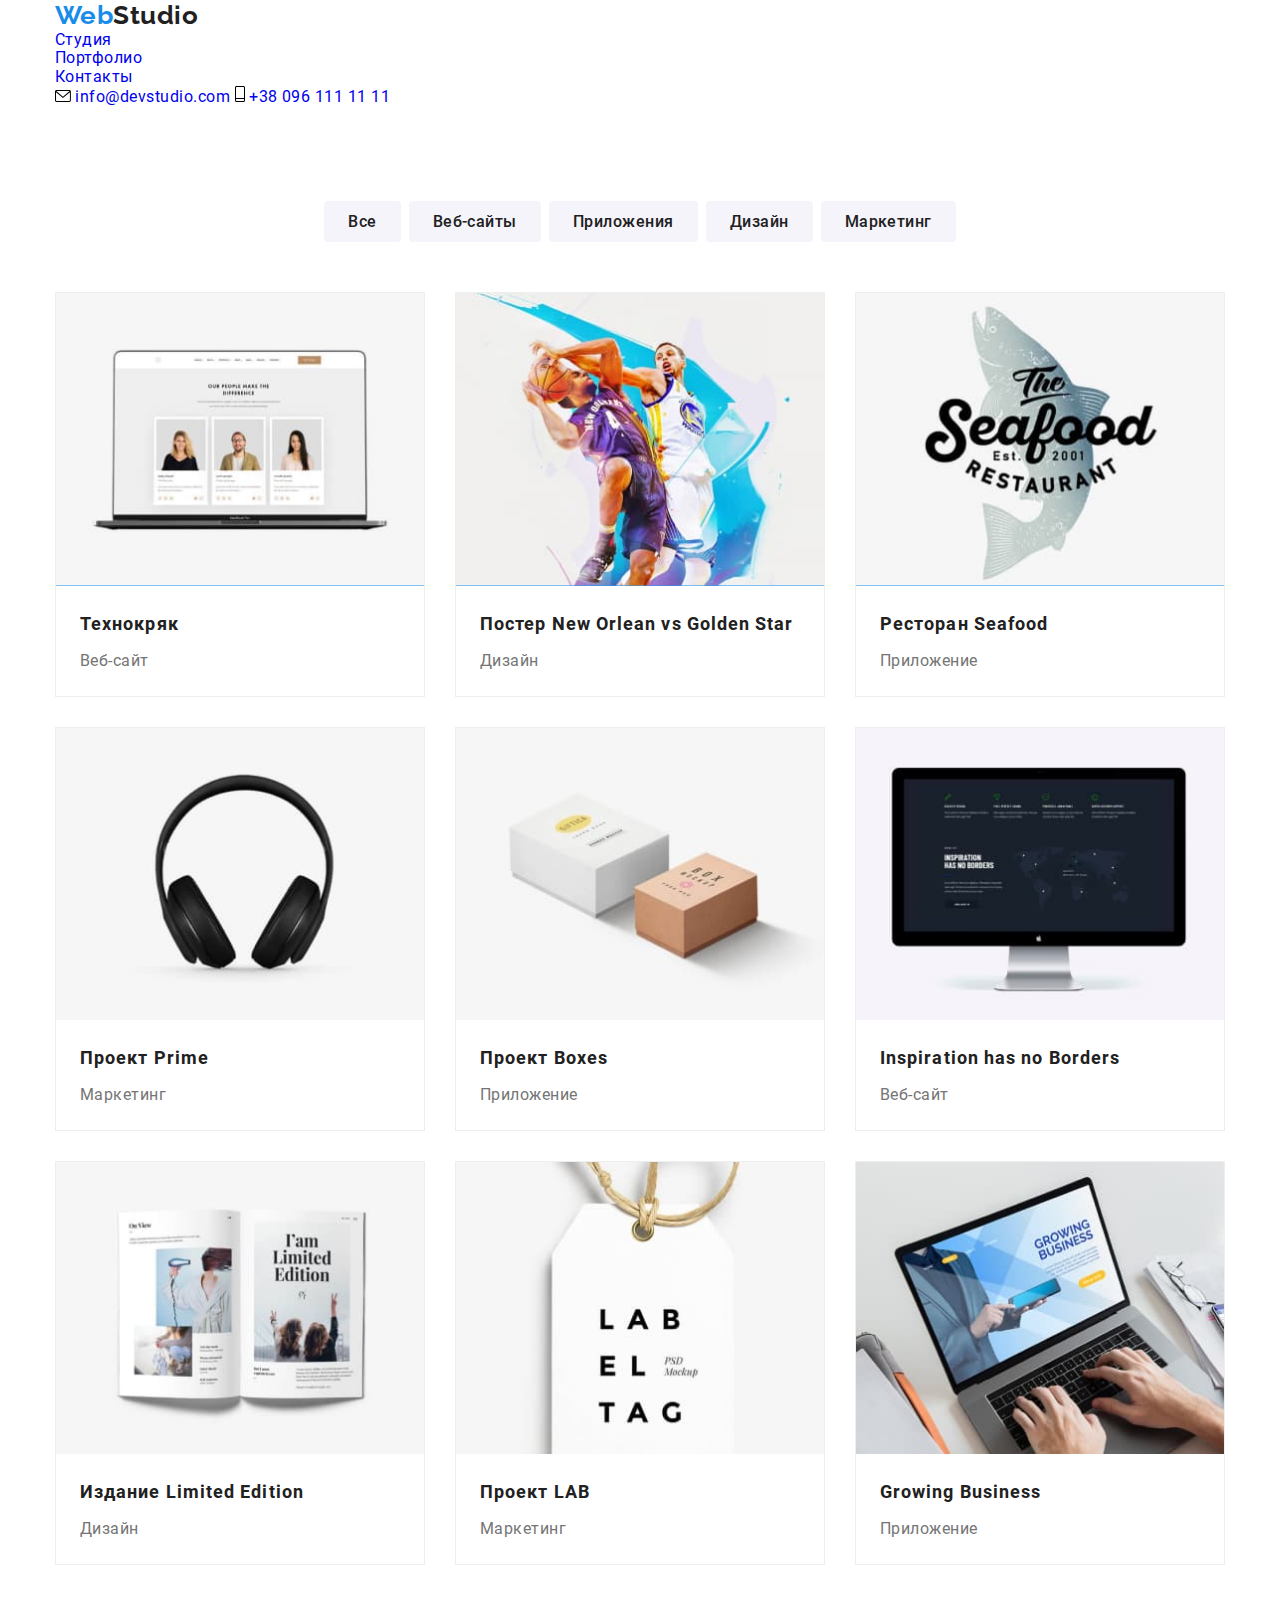
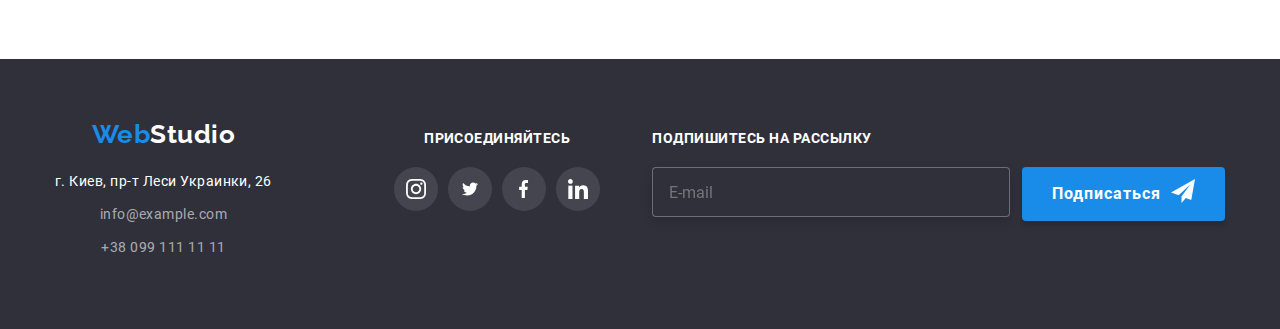
==== portfolio.html @ 05b466fe "Сдалан секции Студии" ====
<!DOCTYPE html>
<html lang="ru">
<head>
    <meta charset="UTF-8">
    <meta name="viewport" content="width=device-width, initial-scale=1.0">
    <title>Portfolio</title>
    <link rel="stylesheet" href="./css/main.min.css">
</head>
<body>
  <header class="page-header">
    <div class="container">
      <div class="page-header__flex">
        <a class="logo link" href="#">
          <span class="logo__web">Web</span>
          <span class="logo__studio">Studio</span>
        </a>
        <nav>
          <ul class="page-header__nav-list list">
            <li class="page-header__nav-item">
              <a class="page-header__nav-link link" href="/index.html">Студия</a>
            </li>
            <li class="page-header__nav-item">
              <a class="page-header__nav-link page-header__nav-link--current link" href="#">Портфолио</a>
            </li>
            <li class="page-header__nav-item">
              <a class="page-header__nav-link link" href="#">Контакты</a>
            </li>
          </ul>
        </nav>
        <div class="page-header__contact">
          <a class="page-header__link link" href="meilto:info@devstudio.com">
            <svg class="page-header__logo" width="16" height="12">
              <use href="./img/sprite.svg#meil"></use>
            </svg>
            info@devstudio.com
          </a>
          <a class="page-header__link link" href="tel:+380961111111">
            <svg class="page-header__logo" width="10" height="16">
              <use href="./img/sprite.svg#phone"></use>
            </svg>
            +38 096 111 11 11
          </a>
        </div>
      </div>
    </div>
      </header>
    <main>
        <section class="section">
            <div class="container">
                <!-- кнопки -->
                <ul class="portfolio-buttons list">
                    <li class="portfolio-buttons__item"><button type="button" class="portfolio-buttons__button">Все</button></li>
                    <li class="portfolio-buttons__item"><button type="button" class="portfolio-buttons__button">Веб-сайты</button></li>
                    <li class="portfolio-buttons__item"><button type="button" class="portfolio-buttons__button">Приложения</button></li>
                    <li class="portfolio-buttons__item"><button type="button" class="portfolio-buttons__button">Дизайн</button></li>
                    <li class="portfolio-buttons__item"><button type="button" class="portfolio-buttons__button">Маркетинг</button></li>
                </ul>

                <!-- перечень работ  -->
                <ul class="project list">
                    <li class="project__list">
                        <a class="project-card link" href="#">
                            <div class="project-card__top">
                                <img class="project-card__img" src="./img/prj1.jpg" alt="пример веб-сайта"/>
                                <div class="project-card__action">
                                    <p class="project-card__info">Технокряк это современная площадка распространения коронавируса. Компании используют эту платформу для цифрового шпионажа и атак на защищённые сервера конкурентов.</p>
                                </div>
                            </div>
                           <div class="project-card__list">
                                <h3 class="project-card__title">Технокряк</h3>
                                <p class="project-card__text">Веб-сайт</p>
                           </div>
                        </a>
                    </li>
                    <li class="project__list">
                        <a class="project-card link" href="#">
                            <div class="project-card__top">
                                <img class="project-card__img" src="./img/prj2.jpg" alt="дизайн постера"/>
                                <div class="project-card__action">
                                    <p class="project-card__info">Технокряк это современная площадка распространения коронавируса. Компании используют эту платформу для цифрового шпионажа и атак на защищённые сервера конкурентов.</p>
                                </div>
                            </div>
                            <div class="project-card__list">
                                 <h3 class="project-card__title">Постер New Orlean vs Golden Star</h3>
                                 <p class="project-card__text">Дизайн</p>
                            </div>
                         </a>
                    </li>
                    <li class="project__list">
                        <a class="project-card link" href="#">
                            <div class="project-card__top">
                                <img class="project-card__img" src="./img/prj3.jpg" alt="приложение ресторана"/>
                                <div class="project-card__action">
                                    <p class="project-card__info">Технокряк это современная площадка распространения коронавируса. Компании используют эту платформу для цифрового шпионажа и атак на защищённые сервера конкурентов.</p>
                                </div>
                            </div>                       
                            <div class="project-card__list">
                                 <h3 class="project-card__title">Ресторан Seafood</h3>
                                 <p class="project-card__text">Приложение</p>
                            </div>
                         </a>
                    </li>
                    <li class="project__list">
                        <a class="project-card link" href="#">
                            <div class="project-card__top">
                                <img class="project-card__img" src="./img/prj4.jpg" alt="прект маректинг"/>
                                <div class="project-card__action">
                                    <p class="project-card__info">Технокряк это современная площадка распространения коронавируса. Компании используют эту платформу для цифрового шпионажа и атак на защищённые сервера конкурентов.</p>
                                </div>
                            </div>
                            <div class="project-card__list">
                                 <h3 class="project-card__title">Проект Prime</h3>
                                 <p class="project-card__text">Маркетинг</p>
                            </div>
                         </a>
                    </li>
                    <li class="project__list">
                        <a class="project-card link" href="#">
                            <div class="project-card__top">
                                <img class="project-card__img" src="./img/prj5.jpg" alt="приложение коробки"/>
                                <div class="project-card__action">
                                    <p class="project-card__info">Технокряк это современная площадка распространения коронавируса. Компании используют эту платформу для цифрового шпионажа и атак на защищённые сервера конкурентов.</p>
                                </div>
                            </div>           
                            <div class="project-card__list">
                                 <h3 class="project-card__title">Проект Boxes</h3>
                                 <p class="project-card__text">Приложение</p>
                            </div>
                         </a>
                    </li>
                    <li class="project__list">
                        <a class="project-card link" href="#">
                            <div class="project-card__top">
                                <img class="project-card__img" src="./img/prj6.jpg" alt="пример веб-сайта на мониторе"/>
                                <div class="project-card__action">
                                    <p class="project-card__info">Технокряк это современная площадка распространения коронавируса. Компании используют эту платформу для цифрового шпионажа и атак на защищённые сервера конкурентов.</p>
                                </div>
                            </div>   
                            <div class="project-card__list">
                                 <h3 class="project-card__title">Inspiration has no Borders</h3>
                                 <p class="project-card__text">Веб-сайт</p>
                            </div>
                         </a> 
                    </li>
                    <li class="project__list">
                        <a class="project-card link" href="#">
                            <div class="project-card__top">
                                <img class="project-card__img" src="./img/prj7.jpg" alt="дизайн журнала"/>
                                <div class="project-card__action">
                                    <p class="project-card__info">Технокряк это современная площадка распространения коронавируса. Компании используют эту платформу для цифрового шпионажа и атак на защищённые сервера конкурентов.</p>
                                </div>
                            </div>  
                            <div class="project-card__list">
                                 <h3 class="project-card__title">Издание Limited Edition</h3>
                                 <p class="project-card__text">Дизайн</p>
                            </div>
                         </a>
                    </li>
                    <li class="project__list">
                        <a class="project-card link" href="#">
                            <div class="project-card__top">
                                <img class="project-card__img" src="./img/prj8.jpg" alt="маркетинговый проект"/>
                                <div class="project-card__action">
                                    <p class="project-card__info">Технокряк это современная площадка распространения коронавируса. Компании используют эту платформу для цифрового шпионажа и атак на защищённые сервера конкурентов.</p>
                                </div>
                            </div>  
                            <div class="project-card__list">
                                 <h3 class="project-card__title">Проект LAB</h3>
                                 <p class="project-card__text">Маркетинг</p>
                            </div>
                         </a> 
                    </li>
                    <li class="project__list">
                        <a class="project-card link" href="#">
                            <div class="project-card__top">
                                <img class="project-card__img" src="./img/prj9.jpg" alt="пример приложения"/>
                                <div class="project-card__action">
                                    <p class="project-card__info">Технокряк это современная площадка распространения коронавируса. Компании используют эту платформу для цифрового шпионажа и атак на защищённые сервера конкурентов.</p>
                                </div>
                            </div> 
                            <div class="project-card__list">
                                 <h3 class="project-card__title">Growing Business</h3>
                                 <p class="project-card__text">Приложение</p>
                            </div>
                         </a>
                    </li>
                </ul>
            </div>
        </section>
    </main>
    <footer>
        <div class="container footer">
            <div class="footer__info">
              <a class="logo footer__info-logo link" href="#">
                <span class="logo__web">Web</span>
                <span class="logo__studio logo__studio--invers">Studio</span>
              </a>
              <address  class="footer__contact">
                <span class="footer__adress">г. Киев, пр-т Леси Украинки, 26</span
                ><br />
                <a class="footer__link link" href="mailto:info@example.com"
                  >info@example.com</a
                ><br />
                <a class="footer__link link" href="tel:+380991111111"
                  >+38 099 111 11 11</a
                >
              </address>
            </div>
    
            <!-- добавление соц-сетей -->
            <div class="footer__social">
              <p class="footer__text">присоединяйтесь</p>
              <ul class="social-icon list">
                <li class="social-icon__item">
                  <a class="social-icon__link footer__social--iconcolor footer__social--iconbackcolor" href="#">
                    <svg width="20" height="20">
                      <use href="./img/sprite.svg#instagram"></use>
                    </svg>
                  </a>
                </li>
                <li class="social-icon__item">
                  <a class="social-icon__link footer__social--iconcolor footer__social--iconbackcolor" href="#">
                    <svg width="20" height="16">
                      <use href="./img/sprite.svg#twitter"></use>
                    </svg>
                  </a>
                </li>
                <li class="social-icon__item">
                  <a class="social-icon__link footer__social--iconcolor footer__social--iconbackcolor" href="#">
                    <svg width="10" height="20">
                      <use href="./img/sprite.svg#facebook"></use>
                    </svg>
                  </a>
                </li>
                <li class="social-icon__item">
                  <a class="social-icon__link footer__social--iconcolor footer__social--iconbackcolor" href="#">
                    <svg width="20" height="20">
                      <use href="./img/sprite.svg#linkedin"></use>
                    </svg>
                  </a>
                </li>
              </ul>
            </div>
            <!-- добавление формы -->
            <div class="footer__form">
              <p class="footer__text">Подпишитесь на рассылку</p>
              <form class="footer__form-area">
                <input
                  class="footer__mail-input"
                  type="email"
                  name="E-mail"
                  placeholder="E-mail"
                />
                <button class="footer__button" type="submit">
                  <p class="footer__button-text">Подписаться</p>
                  <svg width="24" height="24">
                    <use href="./img/sprite.svg#icon-plain-1"></use>
                  </svg>
                </button>
              </form>
            </div>
          </div>
    </footer>
</body>
</html>
---- css/main.min.css ----
/*! normalize.css v8.0.1 | MIT License | github.com/necolas/normalize.css */html{line-height:1.15;-webkit-text-size-adjust:100%}body{margin:0}main{display:block}h1{font-size:2em;margin:0.67em 0}hr{-webkit-box-sizing:content-box;box-sizing:content-box;height:0;overflow:visible}pre{font-family:monospace, monospace;font-size:1em}a{background-color:transparent}abbr[title]{border-bottom:none;text-decoration:underline;-webkit-text-decoration:underline dotted;text-decoration:underline dotted}b,strong{font-weight:bolder}code,kbd,samp{font-family:monospace, monospace;font-size:1em}small{font-size:80%}sub,sup{font-size:75%;line-height:0;position:relative;vertical-align:baseline}sub{bottom:-0.25em}sup{top:-0.5em}img{border-style:none}button,input,optgroup,select,textarea{font-family:inherit;font-size:100%;line-height:1.15;margin:0}button,input{overflow:visible}button,select{text-transform:none}button,[type="button"],[type="reset"],[type="submit"]{-webkit-appearance:button}button::-moz-focus-inner,[type="button"]::-moz-focus-inner,[type="reset"]::-moz-focus-inner,[type="submit"]::-moz-focus-inner{border-style:none;padding:0}button:-moz-focusring,[type="button"]:-moz-focusring,[type="reset"]:-moz-focusring,[type="submit"]:-moz-focusring{outline:1px dotted ButtonText}fieldset{padding:0.35em 0.75em 0.625em}legend{-webkit-box-sizing:border-box;box-sizing:border-box;color:inherit;display:table;max-width:100%;padding:0;white-space:normal}progress{vertical-align:baseline}textarea{overflow:auto}[type="checkbox"],[type="radio"]{-webkit-box-sizing:border-box;box-sizing:border-box;padding:0}[type="number"]::-webkit-inner-spin-button,[type="number"]::-webkit-outer-spin-button{height:auto}[type="search"]{-webkit-appearance:textfield;outline-offset:-2px}[type="search"]::-webkit-search-decoration{-webkit-appearance:none}::-webkit-file-upload-button{-webkit-appearance:button;font:inherit}details{display:block}summary{display:list-item}template{display:none}[hidden]{display:none}@font-face{font-family:'Roboto';font-style:normal;font-weight:400;src:url("../fonts/roboto-v20-latin_cyrillic-regular.eot");src:local(""),url("../fonts/roboto-v20-latin_cyrillic-regular.eot?#iefix") format("embedded-opentype"),url("../fonts/roboto-v20-latin_cyrillic-regular.woff2") format("woff2"),url("../fonts/roboto-v20-latin_cyrillic-regular.woff") format("woff"),url("../fonts/roboto-v20-latin_cyrillic-regular.ttf") format("truetype"),url("../fonts/roboto-v20-latin_cyrillic-regular.svg#Roboto") format("svg")}@font-face{font-family:'Roboto';font-style:normal;font-weight:500;src:url("../fonts/roboto-v20-latin_cyrillic-500.eot");src:local(""),url("../fonts/roboto-v20-latin_cyrillic-500.eot?#iefix") format("embedded-opentype"),url("../fonts/roboto-v20-latin_cyrillic-500.woff2") format("woff2"),url("../fonts/roboto-v20-latin_cyrillic-500.woff") format("woff"),url("../fonts/roboto-v20-latin_cyrillic-500.ttf") format("truetype"),url("../fonts/roboto-v20-latin_cyrillic-500.svg#Roboto") format("svg")}@font-face{font-family:'Roboto';font-style:normal;font-weight:700;src:url("../fonts/roboto-v20-latin_cyrillic-700.eot");src:local(""),url("../fonts/roboto-v20-latin_cyrillic-700.eot?#iefix") format("embedded-opentype"),url("../fonts/roboto-v20-latin_cyrillic-700.woff2") format("woff2"),url("../fonts/roboto-v20-latin_cyrillic-700.woff") format("woff"),url("../fonts/roboto-v20-latin_cyrillic-700.ttf") format("truetype"),url("../fonts/roboto-v20-latin_cyrillic-700.svg#Roboto") format("svg")}@font-face{font-family:'Roboto';font-style:normal;font-weight:900;src:url("../fonts/roboto-v20-latin_cyrillic-900.eot");src:local(""),url("../fonts/roboto-v20-latin_cyrillic-900.eot?#iefix") format("embedded-opentype"),url("../fonts/roboto-v20-latin_cyrillic-900.woff2") format("woff2"),url("../fonts/roboto-v20-latin_cyrillic-900.woff") format("woff"),url("../fonts/roboto-v20-latin_cyrillic-900.ttf") format("truetype"),url("../fonts/roboto-v20-latin_cyrillic-900.svg#Roboto") format("svg")}@font-face{font-family:'Raleway';font-style:normal;font-weight:700;src:url("../fonts/raleway-v19-latin_cyrillic-700.eot");src:local(""),url("../fonts/raleway-v19-latin_cyrillic-700.eot?#iefix") format("embedded-opentype"),url("../fonts/raleway-v19-latin_cyrillic-700.woff2") format("woff2"),url("../fonts/raleway-v19-latin_cyrillic-700.woff") format("woff"),url("../fonts/raleway-v19-latin_cyrillic-700.ttf") format("truetype"),url("../fonts/raleway-v19-latin_cyrillic-700.svg#Raleway") format("svg")}html{-webkit-box-sizing:border-box;box-sizing:border-box}*,::after,::before{-webkit-box-sizing:inherit;box-sizing:inherit}body{margin:0px;font-family:"Roboto",sans-serif;letter-spacing:0.03em;background-color:#fff;color:#757575}h1,h2,h3,h4,ul,li,p{margin:0px;padding:0px}textarea{resize:none}.section{padding:60px 0px}@media screen and (min-width: 1200px){.section{padding:94px 0}}.title{margin-bottom:30px;color:#212121;font-weight:700;font-size:36px;line-height:1.16;text-align:center}@media screen and (min-width: 1200px){.title{margin-bottom:50px}}img{display:block}.container{padding:0px 15px;margin:0px auto}@media screen and (min-width: 480px){.container{width:480px}}@media screen and (min-width: 768px){.container{width:768px}}@media screen and (min-width: 1200px){.container{width:1200px}}.link{text-decoration:none}.list{list-style:none}footer{padding:60px 0px;background-color:#2f303a}.logo{display:-webkit-box;display:-ms-flexbox;display:flex;font-family:"Raleway",sans-serif;font-weight:700;font-size:26px;line-height:1.19}.logo__web{color:#188ce8}.logo__studio{color:#212121}.logo__studio--invers{color:#fff}.hero{padding:118px 0;text-align:center;max-width:480px;max-height:400px;margin:0px auto;background-color:#c4c4c4;background-image:-webkit-gradient(linear, left top, left bottom, from(rgba(47,48,58,0.4)), to(rgba(47,48,58,0.4))),url(../img/hero.jpg);background-image:linear-gradient(rgba(47,48,58,0.4), rgba(47,48,58,0.4)),url(../img/hero.jpg);background-position:center;background-size:cover}@media screen and (min-width: 768px){.hero{max-width:768px;max-height:400px}}@media screen and (min-width: 1200px){.hero{max-width:1600px;max-height:600px;padding:200px 0}}.hero__title{width:360px;margin:0 auto 30px;font-weight:900;font-size:26px;line-height:1.42;letter-spacing:0.06em;text-transform:uppercase;text-align:center;color:#fff}@media screen and (min-width: 1200px){.hero__title{width:696px;font-size:44px;line-height:1.36}}.hero__button{font-weight:700;font-size:16px;line-height:1.87;letter-spacing:0.06em;cursor:pointer;border-radius:4px;border-style:none;outline:transparent;display:inline-block;text-align:center;padding:10px 32px;color:#fff;background-color:#188ce8;-webkit-box-shadow:0px 4px 4px rgba(0,0,0,0.15);box-shadow:0px 4px 4px rgba(0,0,0,0.15)}.backdrop{position:fixed;top:0;left:0;width:100%;height:100%;background-color:rgba(0,0,0,0.2);opacity:1;-webkit-transition:opacity 250ms cubic-bezier(0.4, 0, 0.2, 1);transition:opacity 250ms cubic-bezier(0.4, 0, 0.2, 1);overflow-y:scroll}.backdrop.is-hidden{opacity:0;pointer-events:none}.modal{height:581px;width:528px;padding:40px 41px;background-color:#fff;position:absolute;top:50%;left:50%;border-radius:4px;-webkit-box-shadow:0px 1px 3px rgba(0,0,0,0.12),0px 1px 1px rgba(0,0,0,0.14),0px 2px 1px rgba(0,0,0,0.2);box-shadow:0px 1px 3px rgba(0,0,0,0.12),0px 1px 1px rgba(0,0,0,0.14),0px 2px 1px rgba(0,0,0,0.2);-webkit-transform:translate(-50%, -50%) scale(1);transform:translate(-50%, -50%) scale(1);-webkit-transition:-webkit-transform 250ms cubic-bezier(0.4, 0, 0.2, 1);transition:-webkit-transform 250ms cubic-bezier(0.4, 0, 0.2, 1);transition:transform 250ms cubic-bezier(0.4, 0, 0.2, 1);transition:transform 250ms cubic-bezier(0.4, 0, 0.2, 1), -webkit-transform 250ms cubic-bezier(0.4, 0, 0.2, 1)}.backdrop.is-hidden .modal{-webkit-transform:translate(-50%, -50%) scale(1.1);transform:translate(-50%, -50%) scale(1.1)}.modal__close-button{position:absolute;top:8px;right:8px;width:30px;height:30px;display:-webkit-box;display:-ms-flexbox;display:flex;-webkit-box-align:center;-ms-flex-align:center;align-items:center;-webkit-box-pack:center;-ms-flex-pack:center;justify-content:center;border:1px solid rgba(0,0,0,0.1);border-radius:50%;background-color:#fff;cursor:pointer;-webkit-transition:fill 250ms cubic-bezier(0.4, 0, 0.2, 1);transition:fill 250ms cubic-bezier(0.4, 0, 0.2, 1)}.modal__close-button:hover{fill:#188ce8}.modal__title{margin-bottom:12px;text-align:center;color:#212121;font-weight:700;font-size:20px;line-height:1.15}.modal__field{display:-webkit-box;display:-ms-flexbox;display:flex;-webkit-box-orient:vertical;-webkit-box-direction:normal;-ms-flex-direction:column;flex-direction:column;margin-bottom:10px}.modal__label{margin-bottom:4px;font-size:12px;line-height:1.16;letter-spacing:0.01em;cursor:pointer}.modal__textarea{margin:0px;padding:0px;padding-top:12px;padding-left:16px;margin-bottom:20px;height:120px;border:1px solid rgba(33,33,33,0.2);-webkit-box-sizing:border-box;box-sizing:border-box;border-radius:4px;cursor:pointer;-webkit-transition:border 250ms cubic-bezier(0.4, 0, 0.2, 1);transition:border 250ms cubic-bezier(0.4, 0, 0.2, 1)}.modal__textarea:focus{border:1px solid #188ce8;outline:none}.modal__textarea::-webkit-input-placeholder{font-size:12px;line-height:1.16;letter-spacing:0.01em;color:rgba(117,117,117,0.5)}.modal__textarea:-ms-input-placeholder{font-size:12px;line-height:1.16;letter-spacing:0.01em;color:rgba(117,117,117,0.5)}.modal__textarea::-ms-input-placeholder{font-size:12px;line-height:1.16;letter-spacing:0.01em;color:rgba(117,117,117,0.5)}.modal__textarea::placeholder{font-size:12px;line-height:1.16;letter-spacing:0.01em;color:rgba(117,117,117,0.5)}.modal__policy{position:relative;display:-webkit-box;display:-ms-flexbox;display:flex;-webkit-box-align:center;-ms-flex-align:center;align-items:center;margin:0px;padding:0px;margin-bottom:30px}.modal__policy-lable{margin-left:35px;font-size:14px;line-height:1.71;cursor:pointer}.modal__policy-link{color:#188ce8}.modal__checkbox{position:absolute;clip:rect(0 0 0 0);width:1px;height:1px;margin:-1px}.modal__checkbox-icon{position:absolute;left:13px;top:50%;-webkit-transform:translateY(-50%);transform:translateY(-50%);display:inline-block;margin-right:7px;width:15px;height:15px;border:2px solid #212121;border-radius:4px;-webkit-transition-duration:250ms;transition-duration:250ms;-webkit-transition-timing-function:cubic-bezier(0.4, 0, 0.2, 1);transition-timing-function:cubic-bezier(0.4, 0, 0.2, 1)}.modal__checkbox:checked+.modal__checkbox-icon{background-color:#188ce8;background-image:url(../img/icon-check.svg);background-size:contain;background-origin:border-box;border-color:#188ce8}.modal__button{display:block;margin:0px auto;padding:10px 55px;text-align:center;background-color:#188ce8;color:#fff;-webkit-box-shadow:0px 4px 4px rgba(0,0,0,0.15);box-shadow:0px 4px 4px rgba(0,0,0,0.15);border-radius:4px;border-color:transparent;cursor:pointer;font-weight:700;font-size:16px;line-height:1.87;text-align:center;letter-spacing:0.06em}.modal__form{position:relative}.modal__form-input{width:100%;height:40px;margin:0px;padding:0px;padding-left:42px;border:1px solid rgba(33,33,33,0.2);-webkit-box-sizing:border-box;box-sizing:border-box;border-radius:4px;cursor:pointer;-webkit-transition:border 250ms cubic-bezier(0.4, 0, 0.2, 1);transition:border 250ms cubic-bezier(0.4, 0, 0.2, 1)}.modal__form-input:focus{border:1px solid #188ce8;outline:none}.modal__form-input:focus+.modal__form-icon{fill:#188ce8}.modal__form-icon{position:absolute;top:50%;left:15px;-webkit-transform:translateY(-50%);transform:translateY(-50%);fill:#212121;-webkit-transition:fill 250ms cubic-bezier(0.4, 0, 0.2, 1);transition:fill 250ms cubic-bezier(0.4, 0, 0.2, 1)}.advantages{padding:94px 0 0}.advantages__title--hidden{position:absolute;clip:rect(0 0 0 0);width:1px;height:1px;margin:-1px}.advantages__list{margin-bottom:-30px}@media screen and (min-width: 768px){.advantages__list{display:-webkit-box;display:-ms-flexbox;display:flex;-ms-flex-wrap:wrap;flex-wrap:wrap;-webkit-box-pack:justify;-ms-flex-pack:justify;justify-content:space-between;margin:-15px}}.advantages__item{margin-bottom:30px}@media screen and (min-width: 768px){.advantages__item{width:calc((100% - 4 * 15px) / 2);margin:15px}}@media screen and (min-width: 1200px){.advantages__item{width:calc((100% - 8 * 15px) / 4);margin:15px}}.advantages__card{height:120px;margin-bottom:30px;display:-webkit-box;display:-ms-flexbox;display:flex;-webkit-box-align:center;-ms-flex-align:center;align-items:center;-webkit-box-pack:center;-ms-flex-pack:center;justify-content:center;background-color:#f5f4fa}.advantages__sub-title{font-weight:700;font-size:14px;line-height:1.14;margin-bottom:10px;color:#212121;text-transform:uppercase}.advantages__text{font-weight:400;font-size:14px;line-height:1.71;-webkit-box-align:stretch;-ms-flex-align:stretch;align-items:stretch}.job{display:none}@media screen and (min-width: 1200px){.job{display:inline-block}.job__list{display:-webkit-box;display:-ms-flexbox;display:flex}.job__item:not(:last-child){margin-right:30px}.job__img{position:relative}.job__img-title{position:absolute;bottom:0;width:100%;height:70px;background-color:rgba(47,48,58,0.8)}.job__sub-title{padding:27px 0;text-align:center;font-weight:700;font-size:14px;line-height:1.14;text-transform:uppercase;color:#fff}}.team{background-color:#f5f4fa;margin-bottom:-30px}@media screen and (min-width: 768px){.team__list{display:-webkit-box;display:-ms-flexbox;display:flex;-ms-flex-wrap:wrap;flex-wrap:wrap;-webkit-box-pack:justify;-ms-flex-pack:justify;justify-content:space-between;margin:-15px}}.team-card{display:block;margin-bottom:30px;padding-bottom:24px;text-align:center;font-size:16px;line-height:1.18;background-color:#fff;-webkit-box-shadow:0px 1px 3px rgba(0,0,0,0.12),0px 1px 1px rgba(0,0,0,0.14),0px 2px 1px rgba(0,0,0,0.2);box-shadow:0px 1px 3px rgba(0,0,0,0.12),0px 1px 1px rgba(0,0,0,0.14),0px 2px 1px rgba(0,0,0,0.2);border-radius:0px 0px 4px 4px}@media screen and (min-width: 768px){.team-card{width:calc((100% - 4 * 15px) / 2);margin:15px}}@media screen and (min-width: 1200px){.team-card{width:calc((100% - 8 * 15px) / 4);margin:15px}}.team-card__foto{width:100%;margin-bottom:30px}.team-card__sub-title{margin-bottom:10px;color:#212121;font-weight:500}.team-card__text{font-weight:400;margin-bottom:16px}.social-icon{display:-webkit-box;display:-ms-flexbox;display:flex;-webkit-box-align:center;-ms-flex-align:center;align-items:center;-webkit-box-pack:center;-ms-flex-pack:center;justify-content:center}.social-icon__item:not(:last-child){margin-right:10px}.social-icon__link{display:-webkit-box;display:-ms-flexbox;display:flex;-webkit-box-align:center;-ms-flex-align:center;align-items:center;-webkit-box-pack:center;-ms-flex-pack:center;justify-content:center;width:44px;height:44px;border-radius:50%;fill:#afb1b8;-webkit-transition-property:fill, background-color;transition-property:fill, background-color;-webkit-transition-duration:250ms;transition-duration:250ms;-webkit-transition-timing-function:cubic-bezier(0.4, 0, 0.2, 1);transition-timing-function:cubic-bezier(0.4, 0, 0.2, 1)}.social-icon__link:hover,.social-icon__link:focus{background-color:#188ce8;fill:#fff}.our-clients__list{display:-webkit-box;display:-ms-flexbox;display:flex;-ms-flex-wrap:wrap;flex-wrap:wrap;-webkit-box-pack:justify;-ms-flex-pack:justify;justify-content:space-between;margin-bottom:-30px;margin:-15px}@media screen and (min-width: 768px){.our-clients__list{margin:-15px}}.our-clients__item{height:90px;width:calc((100% - 4 * 15px) / 2);margin:15px}@media screen and (min-width: 768px){.our-clients__item{width:calc((100% - 6 * 15px) / 3)}}@media screen and (min-width: 1200px){.our-clients__item{width:calc((100% - 12 * 15px) / 6)}}.our-clients__link{display:-webkit-box;display:-ms-flexbox;display:flex;-webkit-box-align:center;-ms-flex-align:center;align-items:center;-webkit-box-pack:center;-ms-flex-pack:center;justify-content:center;width:100%;height:100%;border:1px solid #afb1b8;border-radius:4px;fill:#afb1b8;-webkit-transition-property:fill, border;transition-property:fill, border;-webkit-transition-duration:250ms;transition-duration:250ms;-webkit-transition-timing-function:cubic-bezier(0.4, 0, 0.2, 1);transition-timing-function:cubic-bezier(0.4, 0, 0.2, 1)}.our-clients__link:hover,.our-clients__link:focus{fill:#188ce8;border:1px solid #188ce8}.portfolio-buttons{display:-webkit-box;display:-ms-flexbox;display:flex;-webkit-box-align:center;-ms-flex-align:center;align-items:center;-webkit-box-pack:center;-ms-flex-pack:center;justify-content:center;margin-bottom:50px}.portfolio-buttons__item:not(:last-child){margin-right:8px}.portfolio-buttons__button{padding:6px 22px;background-color:#f5f4fa;color:#212121;border-radius:4px;border-color:transparent;cursor:pointer;font-family:inherit;font-weight:500;font-size:16px;line-height:1.62;text-align:center;letter-spacing:0.03em;-webkit-transition-property:background-color, color, -webkit-filter;transition-property:background-color, color, -webkit-filter;transition-property:background-color, color, filter;transition-property:background-color, color, filter, -webkit-filter;-webkit-transition-duration:250ms;transition-duration:250ms;-webkit-transition-timing-function:cubic-bezier(0.4, 0, 0.2, 1);transition-timing-function:cubic-bezier(0.4, 0, 0.2, 1)}.portfolio-buttons__button:focus,.portfolio-buttons__button:hover{color:#fff;background-color:#188ce8;-webkit-filter:drop-shadow(0px 4px 4px rgba(0,0,0,0.25));filter:drop-shadow(0px 4px 4px rgba(0,0,0,0.25))}.project{display:-webkit-box;display:-ms-flexbox;display:flex;-ms-flex-wrap:wrap;flex-wrap:wrap;margin:-30px 0 0 -30px}.project__list{width:370px;border:1px solid #eee;margin:30px 0 0 30px;-ms-flex-preferred-size:calc(100% / 3-30px);flex-basis:calc(100% / 3-30px)}.project-card{display:block;-webkit-transition-property:-webkit-box-shadow;transition-property:-webkit-box-shadow;transition-property:box-shadow;transition-property:box-shadow, -webkit-box-shadow;-webkit-transition-duration:250ms;transition-duration:250ms;-webkit-transition-timing-function:cubic-bezier(0.4, 0, 0.2, 1);transition-timing-function:cubic-bezier(0.4, 0, 0.2, 1)}.project-card:focus,.project-card:hover{-webkit-box-shadow:0px 1px 1px rgba(0,0,0,0.12),0px 4px 4px rgba(0,0,0,0.06),1px 4px 6px rgba(0,0,0,0.16);box-shadow:0px 1px 1px rgba(0,0,0,0.12),0px 4px 4px rgba(0,0,0,0.06),1px 4px 6px rgba(0,0,0,0.16)}.project-card__img{display:block;width:100%;margin:0}.project-card__list{display:block;padding:20px 24px}.project-card__title{color:#212121;margin-bottom:4px;font-weight:700;font-size:18px;line-height:2;letter-spacing:0.06em}.project-card__text{color:#757575;font-size:16px;line-height:1.87}.project-card__top{position:relative;overflow:hidden}.project-card__action{position:absolute;top:0;left:0;width:100%;height:100%;padding:63px 24px;background-color:rgba(33,150,243,0.9);-webkit-transform:translateY(100%);transform:translateY(100%);-webkit-transition:-webkit-transform 250ms cubic-bezier(0.4, 0, 0.2, 1);transition:-webkit-transform 250ms cubic-bezier(0.4, 0, 0.2, 1);transition:transform 250ms cubic-bezier(0.4, 0, 0.2, 1);transition:transform 250ms cubic-bezier(0.4, 0, 0.2, 1), -webkit-transform 250ms cubic-bezier(0.4, 0, 0.2, 1)}.project-card__info{font-size:18px;line-height:1.56;color:#fff}.project__list:hover .project-card__action{-webkit-transform:translateY(0);transform:translateY(0)}.footer{text-align:center}@media screen and (min-width: 1200px){.footer{display:-webkit-box;display:-ms-flexbox;display:flex;-webkit-box-pack:justify;-ms-flex-pack:justify;justify-content:space-between;-webkit-box-align:baseline;-ms-flex-align:baseline;align-items:baseline}}@media screen and (min-width: 768px){.footer__main{display:-webkit-box;display:-ms-flexbox;display:flex;-ms-flex-pack:distribute;justify-content:space-around}}@media screen and (min-width: 768px){.footer__info{text-align:center}}@media screen and (min-width: 1200px){.footer__info{margin-right:70px}}.footer__info-logo{-webkit-box-pack:center;-ms-flex-pack:center;justify-content:center;margin-bottom:20px}.footer__contact{margin-bottom:60px;font-style:normal;font-weight:400;font-size:14px;line-height:1.71}@media screen and (min-width: 1200px){.footer__contact{margin-bottom:0}}.footer__adress{display:inline-block;margin-bottom:9px;color:#fff}.footer__link{display:inline-block;margin-bottom:9px;color:rgba(255,255,255,0.6);-webkit-transition:color 250ms cubic-bezier(0.4, 0, 0.2, 1);transition:color 250ms cubic-bezier(0.4, 0, 0.2, 1)}.footer__link:hover,.footer__link:focus{color:#188ce8}.footer__text{margin-bottom:20px;font-weight:700;font-size:14px;line-height:1.14;text-transform:uppercase;color:#fff}.footer__social{margin-bottom:63px}@media screen and (min-width: 1200px){.footer__social{margin-bottom:0}}.footer__social--iconcolor{fill:#fff}.footer__social--iconbackcolor{background-color:rgba(255,255,255,0.1)}@media screen and (min-width: 1200px){.footer__form{text-align:left}}.footer__form-area{display:block}@media screen and (min-width: 1200px){.footer__form-area{display:-webkit-box;display:-ms-flexbox;display:flex}}.footer__mail-input{width:450px;height:50px;padding:0px;margin-bottom:20px;padding-left:16px;border:1px solid rgba(255,255,255,0.3);-webkit-box-sizing:border-box;box-sizing:border-box;-webkit-filter:drop-shadow(0px 4px 4px rgba(0,0,0,0.15));filter:drop-shadow(0px 4px 4px rgba(0,0,0,0.15));border-radius:4px;background-color:#2f303a;color:#fff;-webkit-transition:border 250ms cubic-bezier(0.4, 0, 0.2, 1);transition:border 250ms cubic-bezier(0.4, 0, 0.2, 1)}@media screen and (min-width: 1200px){.footer__mail-input{width:358px;margin-right:12px;margin-bottom:0}}.footer__mail-input:focus{margin-bottom:20px;border:1px solid #188ce8;outline:none}.footer__button{display:-webkit-box;display:-ms-flexbox;display:flex;margin:0 auto;padding:10px 28px;background-color:#188ce8;color:#fff;fill:#fff;font-weight:700;font-size:16px;line-height:1.87;text-align:center;letter-spacing:0.06em;-webkit-box-shadow:0px 4px 4px rgba(0,0,0,0.15);box-shadow:0px 4px 4px rgba(0,0,0,0.15);border-radius:4px;border-color:transparent;cursor:pointer}@media screen and (min-width: 1200px){.footer__button{margin:0}}.footer__button-text{margin-right:10px}
/*# sourceMappingURL=main.min.css.map */
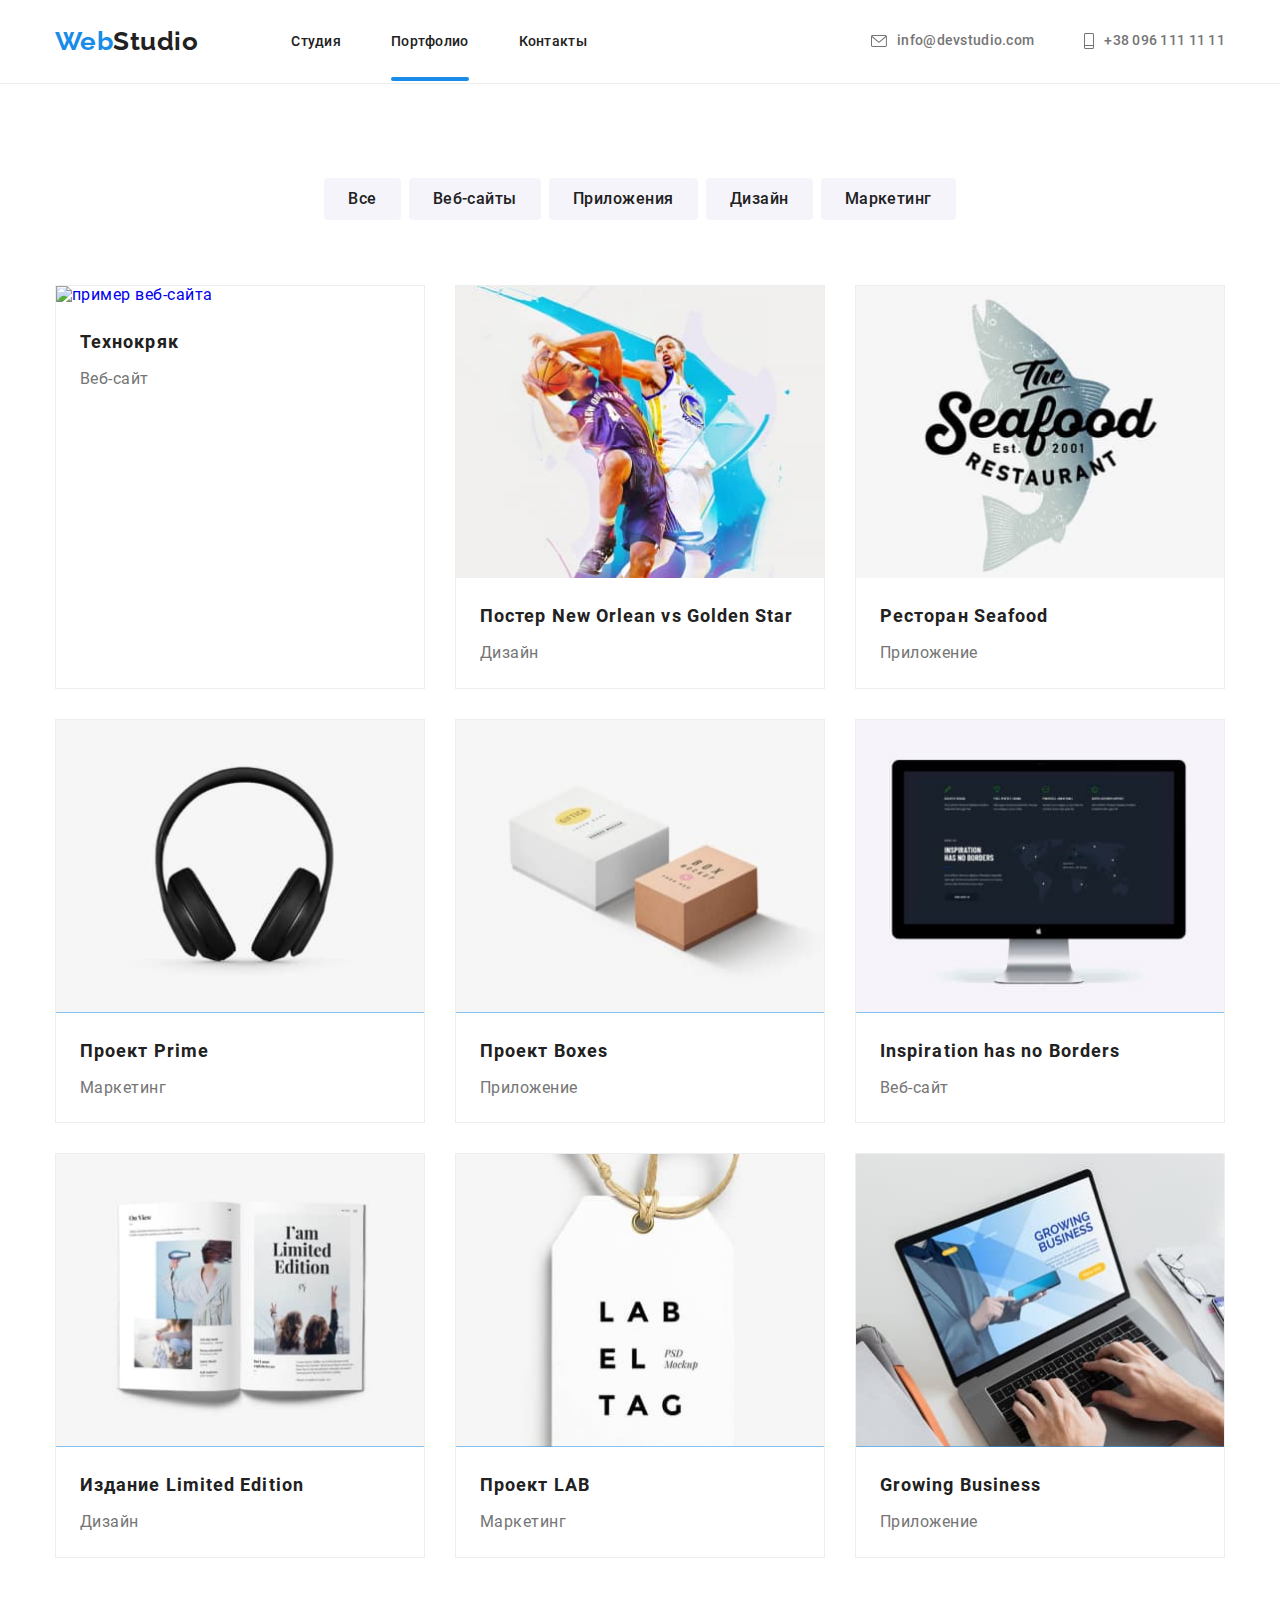
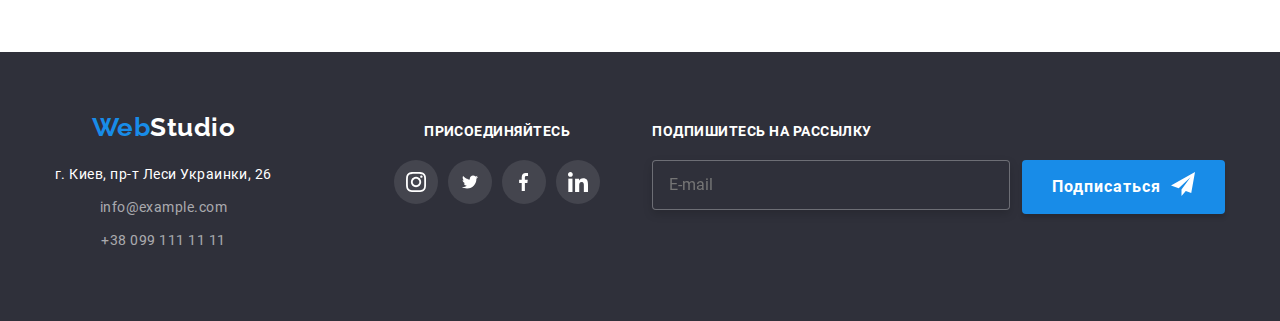
==== commit de702039: "Сделан бекгранд героя" ====
--- a/portfolio.html
+++ b/portfolio.html
@@ -10,7 +10,7 @@
   <header class="page-header">
     <div class="container">
       <div class="page-header__flex">
-        <a class="logo link" href="#">
+        <a class="logo page-header__logo link" href="#">
           <span class="logo__web">Web</span>
           <span class="logo__studio">Studio</span>
         </a>
@@ -29,18 +29,23 @@
         </nav>
         <div class="page-header__contact">
           <a class="page-header__link link" href="meilto:info@devstudio.com">
-            <svg class="page-header__logo" width="16" height="12">
+            <svg class="page-header__icon" width="16" height="12">
               <use href="./img/sprite.svg#meil"></use>
             </svg>
             info@devstudio.com
           </a>
           <a class="page-header__link link" href="tel:+380961111111">
-            <svg class="page-header__logo" width="10" height="16">
+            <svg class="page-header__icon" width="10" height="16">
               <use href="./img/sprite.svg#phone"></use>
             </svg>
             +38 096 111 11 11
           </a>
         </div>
+        <button class="page-header__menu" type="button" data-menu-open>
+          <svg width="40px" height="40px" class="page-header__menu-icon">
+            <use href="./img/sprite.svg#icon-menu" ></use>
+          </svg>
+        </button>
       </div>
     </div>
       </header>
@@ -61,7 +66,32 @@
                     <li class="project__list">
                         <a class="project-card link" href="#">
                             <div class="project-card__top">
-                                <img class="project-card__img" src="./img/prj1.jpg" alt="пример веб-сайта"/>
+                              <picture>
+                                <source
+                                srcset="
+                                ./img/portfolio/card-1/card-1-mobile.webp,
+                                ./img/portfolio/card-1/card-1-mobile-2x.webp,
+                                ./img/portfolio/card-1/card-1-tablet.webp,
+                                ./img/portfolio/card-1/card-1-tablet-2x.webp,
+                                ./img/portfolio/card-1/card-1-descktop.webp,
+                                ./img/portfolio/card-1/card-1-descktop-2x.webp"
+                                type="image/webp"
+                                />
+                                <img
+                                class="project-card__img"
+                                srcset="
+                                ./img/portfolio/card-1/card-1-mobile.jpg,
+                                ./img/portfolio/card-1/card-1-mobile-2x.jpg,
+                                ./img/portfolio/card-1/card-1-tablet.jpg,
+                                ./img/portfolio/card-1/card-1-tablet-2x.jpg,
+                                ./img/portfolio/card-1/card-1-descktop.jpg,
+                                ./img/portfolio/card-1/card-1-descktop-2x.jpg
+                                "
+                                src="./img/portfolio/card-1/card-1-mobile.jpg "
+                                alt="пример веб-сайта"
+                              />
+                              </picture>
+                                <!-- <img class="project-card__img" src="./img/prj1.jpg" alt="пример веб-сайта"/> -->
                                 <div class="project-card__action">
                                     <p class="project-card__info">Технокряк это современная площадка распространения коронавируса. Компании используют эту платформу для цифрового шпионажа и атак на защищённые сервера конкурентов.</p>
                                 </div>
--- a/css/main.min.css
+++ b/css/main.min.css
@@ -1,2 +1,2 @@
-/*! normalize.css v8.0.1 | MIT License | github.com/necolas/normalize.css */html{line-height:1.15;-webkit-text-size-adjust:100%}body{margin:0}main{display:block}h1{font-size:2em;margin:0.67em 0}hr{-webkit-box-sizing:content-box;box-sizing:content-box;height:0;overflow:visible}pre{font-family:monospace, monospace;font-size:1em}a{background-color:transparent}abbr[title]{border-bottom:none;text-decoration:underline;-webkit-text-decoration:underline dotted;text-decoration:underline dotted}b,strong{font-weight:bolder}code,kbd,samp{font-family:monospace, monospace;font-size:1em}small{font-size:80%}sub,sup{font-size:75%;line-height:0;position:relative;vertical-align:baseline}sub{bottom:-0.25em}sup{top:-0.5em}img{border-style:none}button,input,optgroup,select,textarea{font-family:inherit;font-size:100%;line-height:1.15;margin:0}button,input{overflow:visible}button,select{text-transform:none}button,[type="button"],[type="reset"],[type="submit"]{-webkit-appearance:button}button::-moz-focus-inner,[type="button"]::-moz-focus-inner,[type="reset"]::-moz-focus-inner,[type="submit"]::-moz-focus-inner{border-style:none;padding:0}button:-moz-focusring,[type="button"]:-moz-focusring,[type="reset"]:-moz-focusring,[type="submit"]:-moz-focusring{outline:1px dotted ButtonText}fieldset{padding:0.35em 0.75em 0.625em}legend{-webkit-box-sizing:border-box;box-sizing:border-box;color:inherit;display:table;max-width:100%;padding:0;white-space:normal}progress{vertical-align:baseline}textarea{overflow:auto}[type="checkbox"],[type="radio"]{-webkit-box-sizing:border-box;box-sizing:border-box;padding:0}[type="number"]::-webkit-inner-spin-button,[type="number"]::-webkit-outer-spin-button{height:auto}[type="search"]{-webkit-appearance:textfield;outline-offset:-2px}[type="search"]::-webkit-search-decoration{-webkit-appearance:none}::-webkit-file-upload-button{-webkit-appearance:button;font:inherit}details{display:block}summary{display:list-item}template{display:none}[hidden]{display:none}@font-face{font-family:'Roboto';font-style:normal;font-weight:400;src:url("../fonts/roboto-v20-latin_cyrillic-regular.eot");src:local(""),url("../fonts/roboto-v20-latin_cyrillic-regular.eot?#iefix") format("embedded-opentype"),url("../fonts/roboto-v20-latin_cyrillic-regular.woff2") format("woff2"),url("../fonts/roboto-v20-latin_cyrillic-regular.woff") format("woff"),url("../fonts/roboto-v20-latin_cyrillic-regular.ttf") format("truetype"),url("../fonts/roboto-v20-latin_cyrillic-regular.svg#Roboto") format("svg")}@font-face{font-family:'Roboto';font-style:normal;font-weight:500;src:url("../fonts/roboto-v20-latin_cyrillic-500.eot");src:local(""),url("../fonts/roboto-v20-latin_cyrillic-500.eot?#iefix") format("embedded-opentype"),url("../fonts/roboto-v20-latin_cyrillic-500.woff2") format("woff2"),url("../fonts/roboto-v20-latin_cyrillic-500.woff") format("woff"),url("../fonts/roboto-v20-latin_cyrillic-500.ttf") format("truetype"),url("../fonts/roboto-v20-latin_cyrillic-500.svg#Roboto") format("svg")}@font-face{font-family:'Roboto';font-style:normal;font-weight:700;src:url("../fonts/roboto-v20-latin_cyrillic-700.eot");src:local(""),url("../fonts/roboto-v20-latin_cyrillic-700.eot?#iefix") format("embedded-opentype"),url("../fonts/roboto-v20-latin_cyrillic-700.woff2") format("woff2"),url("../fonts/roboto-v20-latin_cyrillic-700.woff") format("woff"),url("../fonts/roboto-v20-latin_cyrillic-700.ttf") format("truetype"),url("../fonts/roboto-v20-latin_cyrillic-700.svg#Roboto") format("svg")}@font-face{font-family:'Roboto';font-style:normal;font-weight:900;src:url("../fonts/roboto-v20-latin_cyrillic-900.eot");src:local(""),url("../fonts/roboto-v20-latin_cyrillic-900.eot?#iefix") format("embedded-opentype"),url("../fonts/roboto-v20-latin_cyrillic-900.woff2") format("woff2"),url("../fonts/roboto-v20-latin_cyrillic-900.woff") format("woff"),url("../fonts/roboto-v20-latin_cyrillic-900.ttf") format("truetype"),url("../fonts/roboto-v20-latin_cyrillic-900.svg#Roboto") format("svg")}@font-face{font-family:'Raleway';font-style:normal;font-weight:700;src:url("../fonts/raleway-v19-latin_cyrillic-700.eot");src:local(""),url("../fonts/raleway-v19-latin_cyrillic-700.eot?#iefix") format("embedded-opentype"),url("../fonts/raleway-v19-latin_cyrillic-700.woff2") format("woff2"),url("../fonts/raleway-v19-latin_cyrillic-700.woff") format("woff"),url("../fonts/raleway-v19-latin_cyrillic-700.ttf") format("truetype"),url("../fonts/raleway-v19-latin_cyrillic-700.svg#Raleway") format("svg")}html{-webkit-box-sizing:border-box;box-sizing:border-box}*,::after,::before{-webkit-box-sizing:inherit;box-sizing:inherit}body{margin:0px;font-family:"Roboto",sans-serif;letter-spacing:0.03em;background-color:#fff;color:#757575}h1,h2,h3,h4,ul,li,p{margin:0px;padding:0px}textarea{resize:none}.section{padding:60px 0px}@media screen and (min-width: 1200px){.section{padding:94px 0}}.title{margin-bottom:30px;color:#212121;font-weight:700;font-size:36px;line-height:1.16;text-align:center}@media screen and (min-width: 1200px){.title{margin-bottom:50px}}img{display:block}.container{padding:0px 15px;margin:0px auto}@media screen and (min-width: 480px){.container{width:480px}}@media screen and (min-width: 768px){.container{width:768px}}@media screen and (min-width: 1200px){.container{width:1200px}}.link{text-decoration:none}.list{list-style:none}footer{padding:60px 0px;background-color:#2f303a}.logo{display:-webkit-box;display:-ms-flexbox;display:flex;font-family:"Raleway",sans-serif;font-weight:700;font-size:26px;line-height:1.19}.logo__web{color:#188ce8}.logo__studio{color:#212121}.logo__studio--invers{color:#fff}.hero{padding:118px 0;text-align:center;max-width:480px;max-height:400px;margin:0px auto;background-color:#c4c4c4;background-image:-webkit-gradient(linear, left top, left bottom, from(rgba(47,48,58,0.4)), to(rgba(47,48,58,0.4))),url(../img/hero.jpg);background-image:linear-gradient(rgba(47,48,58,0.4), rgba(47,48,58,0.4)),url(../img/hero.jpg);background-position:center;background-size:cover}@media screen and (min-width: 768px){.hero{max-width:768px;max-height:400px}}@media screen and (min-width: 1200px){.hero{max-width:1600px;max-height:600px;padding:200px 0}}.hero__title{width:360px;margin:0 auto 30px;font-weight:900;font-size:26px;line-height:1.42;letter-spacing:0.06em;text-transform:uppercase;text-align:center;color:#fff}@media screen and (min-width: 1200px){.hero__title{width:696px;font-size:44px;line-height:1.36}}.hero__button{font-weight:700;font-size:16px;line-height:1.87;letter-spacing:0.06em;cursor:pointer;border-radius:4px;border-style:none;outline:transparent;display:inline-block;text-align:center;padding:10px 32px;color:#fff;background-color:#188ce8;-webkit-box-shadow:0px 4px 4px rgba(0,0,0,0.15);box-shadow:0px 4px 4px rgba(0,0,0,0.15)}.backdrop{position:fixed;top:0;left:0;width:100%;height:100%;background-color:rgba(0,0,0,0.2);opacity:1;-webkit-transition:opacity 250ms cubic-bezier(0.4, 0, 0.2, 1);transition:opacity 250ms cubic-bezier(0.4, 0, 0.2, 1);overflow-y:scroll}.backdrop.is-hidden{opacity:0;pointer-events:none}.modal{height:581px;width:528px;padding:40px 41px;background-color:#fff;position:absolute;top:50%;left:50%;border-radius:4px;-webkit-box-shadow:0px 1px 3px rgba(0,0,0,0.12),0px 1px 1px rgba(0,0,0,0.14),0px 2px 1px rgba(0,0,0,0.2);box-shadow:0px 1px 3px rgba(0,0,0,0.12),0px 1px 1px rgba(0,0,0,0.14),0px 2px 1px rgba(0,0,0,0.2);-webkit-transform:translate(-50%, -50%) scale(1);transform:translate(-50%, -50%) scale(1);-webkit-transition:-webkit-transform 250ms cubic-bezier(0.4, 0, 0.2, 1);transition:-webkit-transform 250ms cubic-bezier(0.4, 0, 0.2, 1);transition:transform 250ms cubic-bezier(0.4, 0, 0.2, 1);transition:transform 250ms cubic-bezier(0.4, 0, 0.2, 1), -webkit-transform 250ms cubic-bezier(0.4, 0, 0.2, 1)}.backdrop.is-hidden .modal{-webkit-transform:translate(-50%, -50%) scale(1.1);transform:translate(-50%, -50%) scale(1.1)}.modal__close-button{position:absolute;top:8px;right:8px;width:30px;height:30px;display:-webkit-box;display:-ms-flexbox;display:flex;-webkit-box-align:center;-ms-flex-align:center;align-items:center;-webkit-box-pack:center;-ms-flex-pack:center;justify-content:center;border:1px solid rgba(0,0,0,0.1);border-radius:50%;background-color:#fff;cursor:pointer;-webkit-transition:fill 250ms cubic-bezier(0.4, 0, 0.2, 1);transition:fill 250ms cubic-bezier(0.4, 0, 0.2, 1)}.modal__close-button:hover{fill:#188ce8}.modal__title{margin-bottom:12px;text-align:center;color:#212121;font-weight:700;font-size:20px;line-height:1.15}.modal__field{display:-webkit-box;display:-ms-flexbox;display:flex;-webkit-box-orient:vertical;-webkit-box-direction:normal;-ms-flex-direction:column;flex-direction:column;margin-bottom:10px}.modal__label{margin-bottom:4px;font-size:12px;line-height:1.16;letter-spacing:0.01em;cursor:pointer}.modal__textarea{margin:0px;padding:0px;padding-top:12px;padding-left:16px;margin-bottom:20px;height:120px;border:1px solid rgba(33,33,33,0.2);-webkit-box-sizing:border-box;box-sizing:border-box;border-radius:4px;cursor:pointer;-webkit-transition:border 250ms cubic-bezier(0.4, 0, 0.2, 1);transition:border 250ms cubic-bezier(0.4, 0, 0.2, 1)}.modal__textarea:focus{border:1px solid #188ce8;outline:none}.modal__textarea::-webkit-input-placeholder{font-size:12px;line-height:1.16;letter-spacing:0.01em;color:rgba(117,117,117,0.5)}.modal__textarea:-ms-input-placeholder{font-size:12px;line-height:1.16;letter-spacing:0.01em;color:rgba(117,117,117,0.5)}.modal__textarea::-ms-input-placeholder{font-size:12px;line-height:1.16;letter-spacing:0.01em;color:rgba(117,117,117,0.5)}.modal__textarea::placeholder{font-size:12px;line-height:1.16;letter-spacing:0.01em;color:rgba(117,117,117,0.5)}.modal__policy{position:relative;display:-webkit-box;display:-ms-flexbox;display:flex;-webkit-box-align:center;-ms-flex-align:center;align-items:center;margin:0px;padding:0px;margin-bottom:30px}.modal__policy-lable{margin-left:35px;font-size:14px;line-height:1.71;cursor:pointer}.modal__policy-link{color:#188ce8}.modal__checkbox{position:absolute;clip:rect(0 0 0 0);width:1px;height:1px;margin:-1px}.modal__checkbox-icon{position:absolute;left:13px;top:50%;-webkit-transform:translateY(-50%);transform:translateY(-50%);display:inline-block;margin-right:7px;width:15px;height:15px;border:2px solid #212121;border-radius:4px;-webkit-transition-duration:250ms;transition-duration:250ms;-webkit-transition-timing-function:cubic-bezier(0.4, 0, 0.2, 1);transition-timing-function:cubic-bezier(0.4, 0, 0.2, 1)}.modal__checkbox:checked+.modal__checkbox-icon{background-color:#188ce8;background-image:url(../img/icon-check.svg);background-size:contain;background-origin:border-box;border-color:#188ce8}.modal__button{display:block;margin:0px auto;padding:10px 55px;text-align:center;background-color:#188ce8;color:#fff;-webkit-box-shadow:0px 4px 4px rgba(0,0,0,0.15);box-shadow:0px 4px 4px rgba(0,0,0,0.15);border-radius:4px;border-color:transparent;cursor:pointer;font-weight:700;font-size:16px;line-height:1.87;text-align:center;letter-spacing:0.06em}.modal__form{position:relative}.modal__form-input{width:100%;height:40px;margin:0px;padding:0px;padding-left:42px;border:1px solid rgba(33,33,33,0.2);-webkit-box-sizing:border-box;box-sizing:border-box;border-radius:4px;cursor:pointer;-webkit-transition:border 250ms cubic-bezier(0.4, 0, 0.2, 1);transition:border 250ms cubic-bezier(0.4, 0, 0.2, 1)}.modal__form-input:focus{border:1px solid #188ce8;outline:none}.modal__form-input:focus+.modal__form-icon{fill:#188ce8}.modal__form-icon{position:absolute;top:50%;left:15px;-webkit-transform:translateY(-50%);transform:translateY(-50%);fill:#212121;-webkit-transition:fill 250ms cubic-bezier(0.4, 0, 0.2, 1);transition:fill 250ms cubic-bezier(0.4, 0, 0.2, 1)}.advantages{padding:94px 0 0}.advantages__title--hidden{position:absolute;clip:rect(0 0 0 0);width:1px;height:1px;margin:-1px}.advantages__list{margin-bottom:-30px}@media screen and (min-width: 768px){.advantages__list{display:-webkit-box;display:-ms-flexbox;display:flex;-ms-flex-wrap:wrap;flex-wrap:wrap;-webkit-box-pack:justify;-ms-flex-pack:justify;justify-content:space-between;margin:-15px}}.advantages__item{margin-bottom:30px}@media screen and (min-width: 768px){.advantages__item{width:calc((100% - 4 * 15px) / 2);margin:15px}}@media screen and (min-width: 1200px){.advantages__item{width:calc((100% - 8 * 15px) / 4);margin:15px}}.advantages__card{height:120px;margin-bottom:30px;display:-webkit-box;display:-ms-flexbox;display:flex;-webkit-box-align:center;-ms-flex-align:center;align-items:center;-webkit-box-pack:center;-ms-flex-pack:center;justify-content:center;background-color:#f5f4fa}.advantages__sub-title{font-weight:700;font-size:14px;line-height:1.14;margin-bottom:10px;color:#212121;text-transform:uppercase}.advantages__text{font-weight:400;font-size:14px;line-height:1.71;-webkit-box-align:stretch;-ms-flex-align:stretch;align-items:stretch}.job{display:none}@media screen and (min-width: 1200px){.job{display:inline-block}.job__list{display:-webkit-box;display:-ms-flexbox;display:flex}.job__item:not(:last-child){margin-right:30px}.job__img{position:relative}.job__img-title{position:absolute;bottom:0;width:100%;height:70px;background-color:rgba(47,48,58,0.8)}.job__sub-title{padding:27px 0;text-align:center;font-weight:700;font-size:14px;line-height:1.14;text-transform:uppercase;color:#fff}}.team{background-color:#f5f4fa;margin-bottom:-30px}@media screen and (min-width: 768px){.team__list{display:-webkit-box;display:-ms-flexbox;display:flex;-ms-flex-wrap:wrap;flex-wrap:wrap;-webkit-box-pack:justify;-ms-flex-pack:justify;justify-content:space-between;margin:-15px}}.team-card{display:block;margin-bottom:30px;padding-bottom:24px;text-align:center;font-size:16px;line-height:1.18;background-color:#fff;-webkit-box-shadow:0px 1px 3px rgba(0,0,0,0.12),0px 1px 1px rgba(0,0,0,0.14),0px 2px 1px rgba(0,0,0,0.2);box-shadow:0px 1px 3px rgba(0,0,0,0.12),0px 1px 1px rgba(0,0,0,0.14),0px 2px 1px rgba(0,0,0,0.2);border-radius:0px 0px 4px 4px}@media screen and (min-width: 768px){.team-card{width:calc((100% - 4 * 15px) / 2);margin:15px}}@media screen and (min-width: 1200px){.team-card{width:calc((100% - 8 * 15px) / 4);margin:15px}}.team-card__foto{width:100%;margin-bottom:30px}.team-card__sub-title{margin-bottom:10px;color:#212121;font-weight:500}.team-card__text{font-weight:400;margin-bottom:16px}.social-icon{display:-webkit-box;display:-ms-flexbox;display:flex;-webkit-box-align:center;-ms-flex-align:center;align-items:center;-webkit-box-pack:center;-ms-flex-pack:center;justify-content:center}.social-icon__item:not(:last-child){margin-right:10px}.social-icon__link{display:-webkit-box;display:-ms-flexbox;display:flex;-webkit-box-align:center;-ms-flex-align:center;align-items:center;-webkit-box-pack:center;-ms-flex-pack:center;justify-content:center;width:44px;height:44px;border-radius:50%;fill:#afb1b8;-webkit-transition-property:fill, background-color;transition-property:fill, background-color;-webkit-transition-duration:250ms;transition-duration:250ms;-webkit-transition-timing-function:cubic-bezier(0.4, 0, 0.2, 1);transition-timing-function:cubic-bezier(0.4, 0, 0.2, 1)}.social-icon__link:hover,.social-icon__link:focus{background-color:#188ce8;fill:#fff}.our-clients__list{display:-webkit-box;display:-ms-flexbox;display:flex;-ms-flex-wrap:wrap;flex-wrap:wrap;-webkit-box-pack:justify;-ms-flex-pack:justify;justify-content:space-between;margin-bottom:-30px;margin:-15px}@media screen and (min-width: 768px){.our-clients__list{margin:-15px}}.our-clients__item{height:90px;width:calc((100% - 4 * 15px) / 2);margin:15px}@media screen and (min-width: 768px){.our-clients__item{width:calc((100% - 6 * 15px) / 3)}}@media screen and (min-width: 1200px){.our-clients__item{width:calc((100% - 12 * 15px) / 6)}}.our-clients__link{display:-webkit-box;display:-ms-flexbox;display:flex;-webkit-box-align:center;-ms-flex-align:center;align-items:center;-webkit-box-pack:center;-ms-flex-pack:center;justify-content:center;width:100%;height:100%;border:1px solid #afb1b8;border-radius:4px;fill:#afb1b8;-webkit-transition-property:fill, border;transition-property:fill, border;-webkit-transition-duration:250ms;transition-duration:250ms;-webkit-transition-timing-function:cubic-bezier(0.4, 0, 0.2, 1);transition-timing-function:cubic-bezier(0.4, 0, 0.2, 1)}.our-clients__link:hover,.our-clients__link:focus{fill:#188ce8;border:1px solid #188ce8}.portfolio-buttons{display:-webkit-box;display:-ms-flexbox;display:flex;-webkit-box-align:center;-ms-flex-align:center;align-items:center;-webkit-box-pack:center;-ms-flex-pack:center;justify-content:center;margin-bottom:50px}.portfolio-buttons__item:not(:last-child){margin-right:8px}.portfolio-buttons__button{padding:6px 22px;background-color:#f5f4fa;color:#212121;border-radius:4px;border-color:transparent;cursor:pointer;font-family:inherit;font-weight:500;font-size:16px;line-height:1.62;text-align:center;letter-spacing:0.03em;-webkit-transition-property:background-color, color, -webkit-filter;transition-property:background-color, color, -webkit-filter;transition-property:background-color, color, filter;transition-property:background-color, color, filter, -webkit-filter;-webkit-transition-duration:250ms;transition-duration:250ms;-webkit-transition-timing-function:cubic-bezier(0.4, 0, 0.2, 1);transition-timing-function:cubic-bezier(0.4, 0, 0.2, 1)}.portfolio-buttons__button:focus,.portfolio-buttons__button:hover{color:#fff;background-color:#188ce8;-webkit-filter:drop-shadow(0px 4px 4px rgba(0,0,0,0.25));filter:drop-shadow(0px 4px 4px rgba(0,0,0,0.25))}.project{display:-webkit-box;display:-ms-flexbox;display:flex;-ms-flex-wrap:wrap;flex-wrap:wrap;margin:-30px 0 0 -30px}.project__list{width:370px;border:1px solid #eee;margin:30px 0 0 30px;-ms-flex-preferred-size:calc(100% / 3-30px);flex-basis:calc(100% / 3-30px)}.project-card{display:block;-webkit-transition-property:-webkit-box-shadow;transition-property:-webkit-box-shadow;transition-property:box-shadow;transition-property:box-shadow, -webkit-box-shadow;-webkit-transition-duration:250ms;transition-duration:250ms;-webkit-transition-timing-function:cubic-bezier(0.4, 0, 0.2, 1);transition-timing-function:cubic-bezier(0.4, 0, 0.2, 1)}.project-card:focus,.project-card:hover{-webkit-box-shadow:0px 1px 1px rgba(0,0,0,0.12),0px 4px 4px rgba(0,0,0,0.06),1px 4px 6px rgba(0,0,0,0.16);box-shadow:0px 1px 1px rgba(0,0,0,0.12),0px 4px 4px rgba(0,0,0,0.06),1px 4px 6px rgba(0,0,0,0.16)}.project-card__img{display:block;width:100%;margin:0}.project-card__list{display:block;padding:20px 24px}.project-card__title{color:#212121;margin-bottom:4px;font-weight:700;font-size:18px;line-height:2;letter-spacing:0.06em}.project-card__text{color:#757575;font-size:16px;line-height:1.87}.project-card__top{position:relative;overflow:hidden}.project-card__action{position:absolute;top:0;left:0;width:100%;height:100%;padding:63px 24px;background-color:rgba(33,150,243,0.9);-webkit-transform:translateY(100%);transform:translateY(100%);-webkit-transition:-webkit-transform 250ms cubic-bezier(0.4, 0, 0.2, 1);transition:-webkit-transform 250ms cubic-bezier(0.4, 0, 0.2, 1);transition:transform 250ms cubic-bezier(0.4, 0, 0.2, 1);transition:transform 250ms cubic-bezier(0.4, 0, 0.2, 1), -webkit-transform 250ms cubic-bezier(0.4, 0, 0.2, 1)}.project-card__info{font-size:18px;line-height:1.56;color:#fff}.project__list:hover .project-card__action{-webkit-transform:translateY(0);transform:translateY(0)}.footer{text-align:center}@media screen and (min-width: 1200px){.footer{display:-webkit-box;display:-ms-flexbox;display:flex;-webkit-box-pack:justify;-ms-flex-pack:justify;justify-content:space-between;-webkit-box-align:baseline;-ms-flex-align:baseline;align-items:baseline}}@media screen and (min-width: 768px){.footer__main{display:-webkit-box;display:-ms-flexbox;display:flex;-ms-flex-pack:distribute;justify-content:space-around}}@media screen and (min-width: 768px){.footer__info{text-align:center}}@media screen and (min-width: 1200px){.footer__info{margin-right:70px}}.footer__info-logo{-webkit-box-pack:center;-ms-flex-pack:center;justify-content:center;margin-bottom:20px}.footer__contact{margin-bottom:60px;font-style:normal;font-weight:400;font-size:14px;line-height:1.71}@media screen and (min-width: 1200px){.footer__contact{margin-bottom:0}}.footer__adress{display:inline-block;margin-bottom:9px;color:#fff}.footer__link{display:inline-block;margin-bottom:9px;color:rgba(255,255,255,0.6);-webkit-transition:color 250ms cubic-bezier(0.4, 0, 0.2, 1);transition:color 250ms cubic-bezier(0.4, 0, 0.2, 1)}.footer__link:hover,.footer__link:focus{color:#188ce8}.footer__text{margin-bottom:20px;font-weight:700;font-size:14px;line-height:1.14;text-transform:uppercase;color:#fff}.footer__social{margin-bottom:63px}@media screen and (min-width: 1200px){.footer__social{margin-bottom:0}}.footer__social--iconcolor{fill:#fff}.footer__social--iconbackcolor{background-color:rgba(255,255,255,0.1)}@media screen and (min-width: 1200px){.footer__form{text-align:left}}.footer__form-area{display:block}@media screen and (min-width: 1200px){.footer__form-area{display:-webkit-box;display:-ms-flexbox;display:flex}}.footer__mail-input{width:450px;height:50px;padding:0px;margin-bottom:20px;padding-left:16px;border:1px solid rgba(255,255,255,0.3);-webkit-box-sizing:border-box;box-sizing:border-box;-webkit-filter:drop-shadow(0px 4px 4px rgba(0,0,0,0.15));filter:drop-shadow(0px 4px 4px rgba(0,0,0,0.15));border-radius:4px;background-color:#2f303a;color:#fff;-webkit-transition:border 250ms cubic-bezier(0.4, 0, 0.2, 1);transition:border 250ms cubic-bezier(0.4, 0, 0.2, 1)}@media screen and (min-width: 1200px){.footer__mail-input{width:358px;margin-right:12px;margin-bottom:0}}.footer__mail-input:focus{margin-bottom:20px;border:1px solid #188ce8;outline:none}.footer__button{display:-webkit-box;display:-ms-flexbox;display:flex;margin:0 auto;padding:10px 28px;background-color:#188ce8;color:#fff;fill:#fff;font-weight:700;font-size:16px;line-height:1.87;text-align:center;letter-spacing:0.06em;-webkit-box-shadow:0px 4px 4px rgba(0,0,0,0.15);box-shadow:0px 4px 4px rgba(0,0,0,0.15);border-radius:4px;border-color:transparent;cursor:pointer}@media screen and (min-width: 1200px){.footer__button{margin:0}}.footer__button-text{margin-right:10px}
+/*! normalize.css v8.0.1 | MIT License | github.com/necolas/normalize.css */html{line-height:1.15;-webkit-text-size-adjust:100%}body{margin:0}main{display:block}h1{font-size:2em;margin:0.67em 0}hr{-webkit-box-sizing:content-box;box-sizing:content-box;height:0;overflow:visible}pre{font-family:monospace, monospace;font-size:1em}a{background-color:transparent}abbr[title]{border-bottom:none;text-decoration:underline;-webkit-text-decoration:underline dotted;text-decoration:underline dotted}b,strong{font-weight:bolder}code,kbd,samp{font-family:monospace, monospace;font-size:1em}small{font-size:80%}sub,sup{font-size:75%;line-height:0;position:relative;vertical-align:baseline}sub{bottom:-0.25em}sup{top:-0.5em}img{border-style:none}button,input,optgroup,select,textarea{font-family:inherit;font-size:100%;line-height:1.15;margin:0}button,input{overflow:visible}button,select{text-transform:none}button,[type="button"],[type="reset"],[type="submit"]{-webkit-appearance:button}button::-moz-focus-inner,[type="button"]::-moz-focus-inner,[type="reset"]::-moz-focus-inner,[type="submit"]::-moz-focus-inner{border-style:none;padding:0}button:-moz-focusring,[type="button"]:-moz-focusring,[type="reset"]:-moz-focusring,[type="submit"]:-moz-focusring{outline:1px dotted ButtonText}fieldset{padding:0.35em 0.75em 0.625em}legend{-webkit-box-sizing:border-box;box-sizing:border-box;color:inherit;display:table;max-width:100%;padding:0;white-space:normal}progress{vertical-align:baseline}textarea{overflow:auto}[type="checkbox"],[type="radio"]{-webkit-box-sizing:border-box;box-sizing:border-box;padding:0}[type="number"]::-webkit-inner-spin-button,[type="number"]::-webkit-outer-spin-button{height:auto}[type="search"]{-webkit-appearance:textfield;outline-offset:-2px}[type="search"]::-webkit-search-decoration{-webkit-appearance:none}::-webkit-file-upload-button{-webkit-appearance:button;font:inherit}details{display:block}summary{display:list-item}template{display:none}[hidden]{display:none}@font-face{font-family:'Roboto';font-style:normal;font-weight:400;src:url("../fonts/roboto-v20-latin_cyrillic-regular.eot");src:local(""),url("../fonts/roboto-v20-latin_cyrillic-regular.eot?#iefix") format("embedded-opentype"),url("../fonts/roboto-v20-latin_cyrillic-regular.woff2") format("woff2"),url("../fonts/roboto-v20-latin_cyrillic-regular.woff") format("woff"),url("../fonts/roboto-v20-latin_cyrillic-regular.ttf") format("truetype"),url("../fonts/roboto-v20-latin_cyrillic-regular.svg#Roboto") format("svg")}@font-face{font-family:'Roboto';font-style:normal;font-weight:500;src:url("../fonts/roboto-v20-latin_cyrillic-500.eot");src:local(""),url("../fonts/roboto-v20-latin_cyrillic-500.eot?#iefix") format("embedded-opentype"),url("../fonts/roboto-v20-latin_cyrillic-500.woff2") format("woff2"),url("../fonts/roboto-v20-latin_cyrillic-500.woff") format("woff"),url("../fonts/roboto-v20-latin_cyrillic-500.ttf") format("truetype"),url("../fonts/roboto-v20-latin_cyrillic-500.svg#Roboto") format("svg")}@font-face{font-family:'Roboto';font-style:normal;font-weight:700;src:url("../fonts/roboto-v20-latin_cyrillic-700.eot");src:local(""),url("../fonts/roboto-v20-latin_cyrillic-700.eot?#iefix") format("embedded-opentype"),url("../fonts/roboto-v20-latin_cyrillic-700.woff2") format("woff2"),url("../fonts/roboto-v20-latin_cyrillic-700.woff") format("woff"),url("../fonts/roboto-v20-latin_cyrillic-700.ttf") format("truetype"),url("../fonts/roboto-v20-latin_cyrillic-700.svg#Roboto") format("svg")}@font-face{font-family:'Roboto';font-style:normal;font-weight:900;src:url("../fonts/roboto-v20-latin_cyrillic-900.eot");src:local(""),url("../fonts/roboto-v20-latin_cyrillic-900.eot?#iefix") format("embedded-opentype"),url("../fonts/roboto-v20-latin_cyrillic-900.woff2") format("woff2"),url("../fonts/roboto-v20-latin_cyrillic-900.woff") format("woff"),url("../fonts/roboto-v20-latin_cyrillic-900.ttf") format("truetype"),url("../fonts/roboto-v20-latin_cyrillic-900.svg#Roboto") format("svg")}@font-face{font-family:'Raleway';font-style:normal;font-weight:700;src:url("../fonts/raleway-v19-latin_cyrillic-700.eot");src:local(""),url("../fonts/raleway-v19-latin_cyrillic-700.eot?#iefix") format("embedded-opentype"),url("../fonts/raleway-v19-latin_cyrillic-700.woff2") format("woff2"),url("../fonts/raleway-v19-latin_cyrillic-700.woff") format("woff"),url("../fonts/raleway-v19-latin_cyrillic-700.ttf") format("truetype"),url("../fonts/raleway-v19-latin_cyrillic-700.svg#Raleway") format("svg")}html{-webkit-box-sizing:border-box;box-sizing:border-box}*,::after,::before{-webkit-box-sizing:inherit;box-sizing:inherit}body{margin:0px;font-family:"Roboto",sans-serif;letter-spacing:0.03em;background-color:#fff;color:#757575}h1,h2,h3,h4,ul,li,p{margin:0px;padding:0px}textarea{resize:none}.section{padding:60px 0px}@media screen and (min-width: 1200px){.section{padding:94px 0}}.title{margin-bottom:30px;color:#212121;font-weight:700;font-size:36px;line-height:1.16;text-align:center}@media screen and (min-width: 1200px){.title{margin-bottom:50px}}img{display:block;width:100%;height:auto}.container{padding:0px 15px;margin:0px auto}@media screen and (min-width: 480px){.container{width:480px}}@media screen and (min-width: 768px){.container{width:768px}}@media screen and (min-width: 1200px){.container{width:1200px}}.link{text-decoration:none}.list{list-style:none}footer{padding:60px 0px;background-color:#2f303a}.page-header{border-bottom:1px solid #ececec}.page-header__flex{display:-webkit-box;display:-ms-flexbox;display:flex;-webkit-box-align:center;-ms-flex-align:center;align-items:center}.page-header__nav-list{display:none}@media screen and (min-width: 768px){.page-header__nav-list{display:-webkit-box;display:-ms-flexbox;display:flex}}.page-header__contact{display:none}@media screen and (min-width: 768px){.page-header__contact{display:inline-block;margin-left:auto}}@media screen and (min-width: 1200px){.page-header__contact{display:-webkit-box;display:-ms-flexbox;display:flex;margin-right:-50px}}@media screen and (min-width: 768px){.page-header__link{display:-webkit-box;display:-ms-flexbox;display:flex;-webkit-box-align:center;-ms-flex-align:center;align-items:center;color:#757575;fill:#757575;font-weight:500;font-size:14px;line-height:1.14;letter-spacing:0.02em;-webkit-transition:color,fill 250ms cubic-bezier(0.4, 0, 0.2, 1);transition:color,fill 250ms cubic-bezier(0.4, 0, 0.2, 1)}.page-header__link:not(:last-child){margin-bottom:10px}}@media screen and (min-width: 1200px){.page-header__link{-webkit-box-align:center;-ms-flex-align:center;align-items:center;padding:32px 0;margin-right:50px}.page-header__link:not(:last-child){margin-bottom:0}}.page-header__link:focus,.page-header__link:hover{color:#188ce8;fill:#188ce8}.page-header__icon{margin-right:8px}@media screen and (min-width: 1200px){.page-header__icon{margin-right:10px}}.page-header__menu{margin-left:auto;background-color:transparent;border:none;cursor:pointer}@media screen and (min-width: 768px){.page-header__menu{display:none}}.page-header__logo{margin:16px 0;font-size:24px;line-height:1.16}@media screen and (min-width: 768px){.page-header__logo{margin:26px 88px 26px 0}}@media screen and (min-width: 1200px){.page-header__logo{margin-right:93px;font-size:26px;line-height:1.19}}.page-header__nav-link--current{position:relative}.page-header__nav-link--current::after{content:"";position:absolute;bottom:0;left:0;border-radius:2px;width:100%;height:4px;background-color:#188ce8}.page-header__nav-link{position:relative;padding:32px 0px;font-weight:500;font-size:14px;line-height:1.14;letter-spacing:0.02em;color:#212121;-webkit-transition:color 250ms cubic-bezier(0.4, 0, 0.2, 1);transition:color 250ms cubic-bezier(0.4, 0, 0.2, 1)}.page-header__nav-item:not(:last-child){margin-right:50px}.page-header__nav-link:hover,.page-header__nav-link:focus{color:#188ce8}.page-header__nav-link::after{content:"";position:absolute;bottom:0;left:0;border-radius:2px;width:100%;height:4px;background-color:#188ce8;-webkit-transform:scaleX(0);transform:scaleX(0);-webkit-transition:-webkit-transform 250ms cubic-bezier(0.4, 0, 0.2, 1);transition:-webkit-transform 250ms cubic-bezier(0.4, 0, 0.2, 1);transition:transform 250ms cubic-bezier(0.4, 0, 0.2, 1);transition:transform 250ms cubic-bezier(0.4, 0, 0.2, 1), -webkit-transform 250ms cubic-bezier(0.4, 0, 0.2, 1)}.page-header__nav-link--current::after,.page-header__nav-link:hover::after,.page-header__nav-link:focus::after{-webkit-transform:scaleX(1);transform:scaleX(1)}.logo{display:-webkit-box;display:-ms-flexbox;display:flex;font-family:"Raleway",sans-serif;font-weight:700;font-size:26px;line-height:1.19}.logo__web{color:#188ce8}.logo__studio{color:#212121}.logo__studio--invers{color:#fff}.hero{padding:118px 0;text-align:center;max-width:480px;max-height:400px;margin:0px auto;background-color:#c4c4c4;background-image:-webkit-gradient(linear, left top, left bottom, from(rgba(47,48,58,0.4)), to(rgba(47,48,58,0.4))),url(../img/hero/hero-mobile.jpg);background-image:linear-gradient(rgba(47,48,58,0.4), rgba(47,48,58,0.4)),url(../img/hero/hero-mobile.jpg);background-position:center;background-size:cover}@media screen and (-webkit-min-device-pixel-ratio: 2), screen and (min-resolution: 192dpi), screen and (min-resolution: 2dppx){.hero{background-image:-webkit-gradient(linear, left top, right top, from(rgba(47,48,58,0.4)), to(rgba(47,48,58,0.4))),url(../img/hero/hero-mobile-2x.jpg);background-image:linear-gradient(to right, rgba(47,48,58,0.4), rgba(47,48,58,0.4)),url(../img/hero/hero-mobile-2x.jpg)}}@media screen and (min-width: 768px){.hero{max-width:768px;max-height:400px;background-image:-webkit-gradient(linear, left top, right top, from(rgba(47,48,58,0.4)), to(rgba(47,48,58,0.4))),url(../img/hero/hero-tablet.jpg);background-image:linear-gradient(to right, rgba(47,48,58,0.4), rgba(47,48,58,0.4)),url(../img/hero/hero-tablet.jpg)}}@media screen and (min-width: 768px) and (-webkit-min-device-pixel-ratio: 2), screen and (min-width: 768px) and (min-resolution: 192dpi), screen and (min-width: 768px) and (min-resolution: 2dppx){.hero{background-image:-webkit-gradient(linear, left top, right top, from(rgba(47,48,58,0.4)), to(rgba(47,48,58,0.4))),url(../img/hero/hero-tablet-2x.jpg);background-image:linear-gradient(to right, rgba(47,48,58,0.4), rgba(47,48,58,0.4)),url(../img/hero/hero-tablet-2x.jpg)}}@media screen and (min-width: 1200px){.hero{max-width:1600px;max-height:600px;padding:200px 0;background-image:-webkit-gradient(linear, left top, right top, from(rgba(47,48,58,0.4)), to(rgba(47,48,58,0.4))),url(../img/hero/hero-descktop.jpg);background-image:linear-gradient(to right, rgba(47,48,58,0.4), rgba(47,48,58,0.4)),url(../img/hero/hero-descktop.jpg)}}@media screen and (min-width: 1200px) and (-webkit-min-device-pixel-ratio: 2), screen and (min-width: 1200px) and (min-resolution: 192dpi), screen and (min-width: 1200px) and (min-resolution: 2dppx){.hero{background-image:-webkit-gradient(linear, left top, right top, from(rgba(47,48,58,0.4)), to(rgba(47,48,58,0.4))),url(../img/hero/hero-descktop-2x.jpg);background-image:linear-gradient(to right, rgba(47,48,58,0.4), rgba(47,48,58,0.4)),url(../img/hero/hero-descktop-2x.jpg)}}.hero__title{width:360px;margin:0 auto 30px;font-weight:900;font-size:26px;line-height:1.42;letter-spacing:0.06em;text-transform:uppercase;text-align:center;color:#fff}@media screen and (min-width: 1200px){.hero__title{width:696px;font-size:44px;line-height:1.36}}.hero__button{font-weight:700;font-size:16px;line-height:1.87;letter-spacing:0.06em;cursor:pointer;border-radius:4px;border-style:none;outline:transparent;display:inline-block;text-align:center;padding:10px 32px;color:#fff;background-color:#188ce8;-webkit-box-shadow:0px 4px 4px rgba(0,0,0,0.15);box-shadow:0px 4px 4px rgba(0,0,0,0.15)}.backdrop{position:fixed;top:0;left:0;width:100%;height:100%;background-color:rgba(0,0,0,0.2);opacity:1;-webkit-transition:opacity 250ms cubic-bezier(0.4, 0, 0.2, 1);transition:opacity 250ms cubic-bezier(0.4, 0, 0.2, 1);overflow-y:scroll}.backdrop.is-hidden{opacity:0;pointer-events:none}.modal{height:609px;width:450px;padding:40px;background-color:#fff;position:absolute;top:50%;left:50%;border-radius:4px;-webkit-box-shadow:0px 1px 3px rgba(0,0,0,0.12),0px 1px 1px rgba(0,0,0,0.14),0px 2px 1px rgba(0,0,0,0.2);box-shadow:0px 1px 3px rgba(0,0,0,0.12),0px 1px 1px rgba(0,0,0,0.14),0px 2px 1px rgba(0,0,0,0.2);-webkit-transform:translate(-50%, -50%) scale(1);transform:translate(-50%, -50%) scale(1);-webkit-transition:-webkit-transform 250ms cubic-bezier(0.4, 0, 0.2, 1);transition:-webkit-transform 250ms cubic-bezier(0.4, 0, 0.2, 1);transition:transform 250ms cubic-bezier(0.4, 0, 0.2, 1);transition:transform 250ms cubic-bezier(0.4, 0, 0.2, 1), -webkit-transform 250ms cubic-bezier(0.4, 0, 0.2, 1)}@media screen and (min-width: 1200px){.modal{height:581px;width:528px}}.backdrop.is-hidden .modal{-webkit-transform:translate(-50%, -50%) scale(1.1);transform:translate(-50%, -50%) scale(1.1)}.modal__close-button{position:absolute;top:8px;right:8px;width:30px;height:30px;display:-webkit-box;display:-ms-flexbox;display:flex;-webkit-box-align:center;-ms-flex-align:center;align-items:center;-webkit-box-pack:center;-ms-flex-pack:center;justify-content:center;border:1px solid rgba(0,0,0,0.1);border-radius:50%;background-color:#fff;cursor:pointer;-webkit-transition:fill 250ms cubic-bezier(0.4, 0, 0.2, 1);transition:fill 250ms cubic-bezier(0.4, 0, 0.2, 1)}.modal__close-button:hover{fill:#188ce8}.modal__title{margin-bottom:12px;text-align:center;color:#212121;font-weight:700;font-size:20px;line-height:1.15}.modal__field{display:-webkit-box;display:-ms-flexbox;display:flex;-webkit-box-orient:vertical;-webkit-box-direction:normal;-ms-flex-direction:column;flex-direction:column;margin-bottom:10px}.modal__label{margin-bottom:4px;font-size:12px;line-height:1.16;letter-spacing:0.01em;cursor:pointer}.modal__textarea{margin:0px;padding:0px;padding-top:12px;padding-left:16px;margin-bottom:20px;height:120px;border:1px solid rgba(33,33,33,0.2);-webkit-box-sizing:border-box;box-sizing:border-box;border-radius:4px;cursor:pointer;-webkit-transition:border 250ms cubic-bezier(0.4, 0, 0.2, 1);transition:border 250ms cubic-bezier(0.4, 0, 0.2, 1)}.modal__textarea:focus{border:1px solid #188ce8;outline:none}.modal__textarea::-webkit-input-placeholder{font-size:12px;line-height:1.16;letter-spacing:0.01em;color:rgba(117,117,117,0.5)}.modal__textarea:-ms-input-placeholder{font-size:12px;line-height:1.16;letter-spacing:0.01em;color:rgba(117,117,117,0.5)}.modal__textarea::-ms-input-placeholder{font-size:12px;line-height:1.16;letter-spacing:0.01em;color:rgba(117,117,117,0.5)}.modal__textarea::placeholder{font-size:12px;line-height:1.16;letter-spacing:0.01em;color:rgba(117,117,117,0.5)}.modal__policy{position:relative;display:-webkit-box;display:-ms-flexbox;display:flex;-webkit-box-align:center;-ms-flex-align:center;align-items:center;-webkit-box-pack:start;-ms-flex-pack:start;justify-content:flex-start;margin:0px;padding:0px;margin-bottom:30px}.modal__policy-lable{margin-left:20px;font-size:12px;line-height:1.16;cursor:pointer}@media screen and (min-width: 1200px){.modal__policy-lable{margin-left:35px;font-size:14px;line-height:1.71}}.modal__policy-link{color:#188ce8}.modal__checkbox{position:absolute;clip:rect(0 0 0 0);width:1px;height:1px;margin:-1px}.modal__checkbox-icon{position:absolute;left:0;top:50%;-webkit-transform:translateY(-50%);transform:translateY(-50%);display:inline-block;margin-right:7px;width:15px;height:15px;border:2px solid #212121;border-radius:4px;-webkit-transition-duration:250ms;transition-duration:250ms;-webkit-transition-timing-function:cubic-bezier(0.4, 0, 0.2, 1);transition-timing-function:cubic-bezier(0.4, 0, 0.2, 1)}@media screen and (min-width: 1200px){.modal__checkbox-icon{left:13px}}.modal__checkbox:checked+.modal__checkbox-icon{background-color:#188ce8;background-image:url(../img/icon-check.svg);background-size:contain;background-origin:border-box;border-color:#188ce8}.modal__button{display:block;margin:0px auto;padding:10px 55px;text-align:center;background-color:#188ce8;color:#fff;-webkit-box-shadow:0px 4px 4px rgba(0,0,0,0.15);box-shadow:0px 4px 4px rgba(0,0,0,0.15);border-radius:4px;border-color:transparent;cursor:pointer;font-weight:700;font-size:16px;line-height:1.87;text-align:center;letter-spacing:0.06em}.modal__form{position:relative}.modal__form-input{width:100%;height:40px;margin:0px;padding:0px;padding-left:42px;border:1px solid rgba(33,33,33,0.2);-webkit-box-sizing:border-box;box-sizing:border-box;border-radius:4px;cursor:pointer;-webkit-transition:border 250ms cubic-bezier(0.4, 0, 0.2, 1);transition:border 250ms cubic-bezier(0.4, 0, 0.2, 1)}.modal__form-input:focus{border:1px solid #188ce8;outline:none}.modal__form-input:focus+.modal__form-icon{fill:#188ce8}.modal__form-icon{position:absolute;top:50%;left:15px;-webkit-transform:translateY(-50%);transform:translateY(-50%);fill:#212121;-webkit-transition:fill 250ms cubic-bezier(0.4, 0, 0.2, 1);transition:fill 250ms cubic-bezier(0.4, 0, 0.2, 1)}@media screen and (min-width: 1200px){.advantages{padding:94px 0 0}}.advantages__title--hidden{position:absolute;clip:rect(0 0 0 0);width:1px;height:1px;margin:-1px}.advantages__list{margin-bottom:-30px}@media screen and (min-width: 768px){.advantages__list{display:-webkit-box;display:-ms-flexbox;display:flex;-ms-flex-wrap:wrap;flex-wrap:wrap;-webkit-box-pack:justify;-ms-flex-pack:justify;justify-content:space-between;margin:-15px}}.advantages__item{margin-bottom:30px}@media screen and (min-width: 768px){.advantages__item{width:calc((100% - 4 * 15px) / 2);margin:15px}}@media screen and (min-width: 1200px){.advantages__item{width:calc((100% - 8 * 15px) / 4);margin:15px}}.advantages__card{height:120px;margin-bottom:30px;display:-webkit-box;display:-ms-flexbox;display:flex;-webkit-box-align:center;-ms-flex-align:center;align-items:center;-webkit-box-pack:center;-ms-flex-pack:center;justify-content:center;background-color:#f5f4fa}.advantages__sub-title{font-weight:700;font-size:14px;line-height:1.14;margin-bottom:10px;color:#212121;text-transform:uppercase}.advantages__text{font-weight:400;font-size:14px;line-height:1.71;-webkit-box-align:stretch;-ms-flex-align:stretch;align-items:stretch}.job{display:none}@media screen and (min-width: 1200px){.job{display:block;-webkit-box-align:center;-ms-flex-align:center;align-items:center}.job__list{display:-webkit-box;display:-ms-flexbox;display:flex;-webkit-box-pack:center;-ms-flex-pack:center;justify-content:center}.job__item:not(:last-child){margin-right:30px}.job__img{position:relative}.job__img-title{position:absolute;bottom:0;width:100%;height:70px;background-color:rgba(47,48,58,0.8)}.job__sub-title{padding:27px 0;text-align:center;font-weight:700;font-size:14px;line-height:1.14;text-transform:uppercase;color:#fff}}.team{background-color:#f5f4fa;margin-bottom:-30px}@media screen and (min-width: 768px){.team__list{display:-webkit-box;display:-ms-flexbox;display:flex;-ms-flex-wrap:wrap;flex-wrap:wrap;-webkit-box-pack:justify;-ms-flex-pack:justify;justify-content:space-between;margin:-15px}}.team-card{display:block;margin-bottom:30px;padding-bottom:24px;text-align:center;font-size:16px;line-height:1.18;background-color:#fff;-webkit-box-shadow:0px 1px 3px rgba(0,0,0,0.12),0px 1px 1px rgba(0,0,0,0.14),0px 2px 1px rgba(0,0,0,0.2);box-shadow:0px 1px 3px rgba(0,0,0,0.12),0px 1px 1px rgba(0,0,0,0.14),0px 2px 1px rgba(0,0,0,0.2);border-radius:0px 0px 4px 4px}@media screen and (min-width: 768px){.team-card{width:calc((100% - 4 * 15px) / 2);margin:15px}}@media screen and (min-width: 1200px){.team-card{width:calc((100% - 8 * 15px) / 4);margin:15px}}.team-card__foto{width:100%;margin-bottom:30px}.team-card__sub-title{margin-bottom:10px;color:#212121;font-weight:500}.team-card__text{font-weight:400;margin-bottom:16px}.social-icon{display:-webkit-box;display:-ms-flexbox;display:flex;-webkit-box-align:center;-ms-flex-align:center;align-items:center;-webkit-box-pack:center;-ms-flex-pack:center;justify-content:center}.social-icon__item:not(:last-child){margin-right:10px}.social-icon__link{display:-webkit-box;display:-ms-flexbox;display:flex;-webkit-box-align:center;-ms-flex-align:center;align-items:center;-webkit-box-pack:center;-ms-flex-pack:center;justify-content:center;width:44px;height:44px;border-radius:50%;fill:#afb1b8;-webkit-transition-property:fill, background-color;transition-property:fill, background-color;-webkit-transition-duration:250ms;transition-duration:250ms;-webkit-transition-timing-function:cubic-bezier(0.4, 0, 0.2, 1);transition-timing-function:cubic-bezier(0.4, 0, 0.2, 1)}.social-icon__link:hover,.social-icon__link:focus{background-color:#188ce8;fill:#fff}.our-clients__list{display:-webkit-box;display:-ms-flexbox;display:flex;-ms-flex-wrap:wrap;flex-wrap:wrap;-webkit-box-pack:justify;-ms-flex-pack:justify;justify-content:space-between;margin-bottom:-30px;margin:-15px}@media screen and (min-width: 768px){.our-clients__list{margin:-15px}}.our-clients__item{height:90px;width:calc((100% - 4 * 15px) / 2);margin:15px}@media screen and (min-width: 768px){.our-clients__item{width:calc((100% - 6 * 15px) / 3)}}@media screen and (min-width: 1200px){.our-clients__item{width:calc((100% - 12 * 15px) / 6)}}.our-clients__link{display:-webkit-box;display:-ms-flexbox;display:flex;-webkit-box-align:center;-ms-flex-align:center;align-items:center;-webkit-box-pack:center;-ms-flex-pack:center;justify-content:center;width:100%;height:100%;border:1px solid #afb1b8;border-radius:4px;fill:#afb1b8;-webkit-transition-property:fill, border;transition-property:fill, border;-webkit-transition-duration:250ms;transition-duration:250ms;-webkit-transition-timing-function:cubic-bezier(0.4, 0, 0.2, 1);transition-timing-function:cubic-bezier(0.4, 0, 0.2, 1)}.our-clients__link:hover,.our-clients__link:focus{fill:#188ce8;border:1px solid #188ce8}.portfolio-buttons{display:-webkit-box;display:-ms-flexbox;display:flex;-ms-flex-wrap:wrap;flex-wrap:wrap;margin-bottom:15px}@media screen and (min-width: 768px){.portfolio-buttons{-webkit-box-pack:center;-ms-flex-pack:center;justify-content:center;margin-bottom:30px}}@media screen and (min-width: 1200px){.portfolio-buttons{margin-bottom:50px}}.portfolio-buttons__item:not(:last-child){margin-right:8px}.portfolio-buttons__button{padding:6px 22px;margin-bottom:15px;background-color:#f5f4fa;color:#212121;border-radius:4px;border-color:transparent;cursor:pointer;font-family:inherit;font-weight:500;font-size:16px;line-height:1.62;text-align:center;letter-spacing:0.03em;-webkit-transition-property:background-color, color, -webkit-filter;transition-property:background-color, color, -webkit-filter;transition-property:background-color, color, filter;transition-property:background-color, color, filter, -webkit-filter;-webkit-transition-duration:250ms;transition-duration:250ms;-webkit-transition-timing-function:cubic-bezier(0.4, 0, 0.2, 1);transition-timing-function:cubic-bezier(0.4, 0, 0.2, 1)}.portfolio-buttons__button:focus,.portfolio-buttons__button:hover{color:#fff;background-color:#188ce8;-webkit-filter:drop-shadow(0px 4px 4px rgba(0,0,0,0.25));filter:drop-shadow(0px 4px 4px rgba(0,0,0,0.25))}.project{margin-bottom:-30px}@media screen and (min-width: 768px){.project{display:-webkit-box;display:-ms-flexbox;display:flex;-ms-flex-wrap:wrap;flex-wrap:wrap;-webkit-box-pack:justify;-ms-flex-pack:justify;justify-content:space-between;margin:-15px}}.project__list{-webkit-box-align:center;-ms-flex-align:center;align-items:center;margin-bottom:30px;border:1px solid #eee}@media screen and (min-width: 768px){.project__list{width:calc((100% - 4 * 15px) / 2);margin:15px}}@media screen and (min-width: 1200px){.project__list{width:calc((100% - 6* 15px)/3)}}.project-card{display:block;-webkit-transition-property:-webkit-box-shadow;transition-property:-webkit-box-shadow;transition-property:box-shadow;transition-property:box-shadow, -webkit-box-shadow;-webkit-transition-duration:250ms;transition-duration:250ms;-webkit-transition-timing-function:cubic-bezier(0.4, 0, 0.2, 1);transition-timing-function:cubic-bezier(0.4, 0, 0.2, 1)}.project-card:focus,.project-card:hover{-webkit-box-shadow:0px 1px 1px rgba(0,0,0,0.12),0px 4px 4px rgba(0,0,0,0.06),1px 4px 6px rgba(0,0,0,0.16);box-shadow:0px 1px 1px rgba(0,0,0,0.12),0px 4px 4px rgba(0,0,0,0.06),1px 4px 6px rgba(0,0,0,0.16)}.project-card__img{margin:0}.project-card__list{padding:20px 24px}.project-card__title{color:#212121;margin-bottom:4px;font-weight:700;font-size:18px;line-height:2;letter-spacing:0.06em}.project-card__text{color:#757575;font-size:16px;line-height:1.87}.project-card__top{position:relative;overflow:hidden}.project-card__action{position:absolute;top:0;left:0;width:100%;height:100%;padding:63px 24px;background-color:rgba(33,150,243,0.9);-webkit-transform:translateY(100%);transform:translateY(100%);-webkit-transition:-webkit-transform 250ms cubic-bezier(0.4, 0, 0.2, 1);transition:-webkit-transform 250ms cubic-bezier(0.4, 0, 0.2, 1);transition:transform 250ms cubic-bezier(0.4, 0, 0.2, 1);transition:transform 250ms cubic-bezier(0.4, 0, 0.2, 1), -webkit-transform 250ms cubic-bezier(0.4, 0, 0.2, 1)}.project-card__info{font-size:18px;line-height:1.56;color:#fff}.project-card:hover .project-card__action{-webkit-transform:translateY(0);transform:translateY(0)}.project-card:focus .project-card__action{-webkit-transform:translateY(0);transform:translateY(0)}.footer{text-align:center}@media screen and (min-width: 1200px){.footer{display:-webkit-box;display:-ms-flexbox;display:flex;-webkit-box-pack:justify;-ms-flex-pack:justify;justify-content:space-between;-webkit-box-align:baseline;-ms-flex-align:baseline;align-items:baseline}}@media screen and (min-width: 768px){.footer__main{display:-webkit-box;display:-ms-flexbox;display:flex;-ms-flex-pack:distribute;justify-content:space-around}}@media screen and (min-width: 768px){.footer__info{text-align:center}}@media screen and (min-width: 1200px){.footer__info{margin-right:70px}}.footer__info-logo{-webkit-box-pack:center;-ms-flex-pack:center;justify-content:center;margin-bottom:20px}.footer__contact{margin-bottom:60px;font-style:normal;font-weight:400;font-size:14px;line-height:1.71}@media screen and (min-width: 1200px){.footer__contact{margin-bottom:0}}.footer__adress{display:inline-block;margin-bottom:9px;color:#fff}.footer__link{display:inline-block;margin-bottom:9px;color:rgba(255,255,255,0.6);-webkit-transition:color 250ms cubic-bezier(0.4, 0, 0.2, 1);transition:color 250ms cubic-bezier(0.4, 0, 0.2, 1)}.footer__link:hover,.footer__link:focus{color:#188ce8}.footer__text{margin-bottom:20px;font-weight:700;font-size:14px;line-height:1.14;text-transform:uppercase;color:#fff}.footer__social{margin-bottom:63px}@media screen and (min-width: 1200px){.footer__social{margin-bottom:0}}.footer__social--iconcolor{fill:#fff}.footer__social--iconbackcolor{background-color:rgba(255,255,255,0.1)}@media screen and (min-width: 1200px){.footer__form{text-align:left}}.footer__form-area{display:block}@media screen and (min-width: 1200px){.footer__form-area{display:-webkit-box;display:-ms-flexbox;display:flex}}.footer__mail-input{width:450px;height:50px;padding:0px;margin-bottom:20px;padding-left:16px;border:1px solid rgba(255,255,255,0.3);-webkit-box-sizing:border-box;box-sizing:border-box;-webkit-filter:drop-shadow(0px 4px 4px rgba(0,0,0,0.15));filter:drop-shadow(0px 4px 4px rgba(0,0,0,0.15));border-radius:4px;background-color:#2f303a;color:#fff;-webkit-transition:border 250ms cubic-bezier(0.4, 0, 0.2, 1);transition:border 250ms cubic-bezier(0.4, 0, 0.2, 1)}@media screen and (min-width: 1200px){.footer__mail-input{width:358px;margin-right:12px;margin-bottom:0}}.footer__mail-input:focus{margin-bottom:20px;border:1px solid #188ce8;outline:none}.footer__button{display:-webkit-box;display:-ms-flexbox;display:flex;margin:0 auto;padding:10px 28px;background-color:#188ce8;color:#fff;fill:#fff;font-weight:700;font-size:16px;line-height:1.87;text-align:center;letter-spacing:0.06em;-webkit-box-shadow:0px 4px 4px rgba(0,0,0,0.15);box-shadow:0px 4px 4px rgba(0,0,0,0.15);border-radius:4px;border-color:transparent;cursor:pointer}@media screen and (min-width: 1200px){.footer__button{margin:0}}.footer__button-text{margin-right:10px}.menu{position:relative;background-color:#FFFF;width:100%;height:100%}.menu__close-button{position:absolute;right:10px;top:10px;border:none;background-color:transparent}.menu__nav{display:block;color:black}
 /*# sourceMappingURL=main.min.css.map */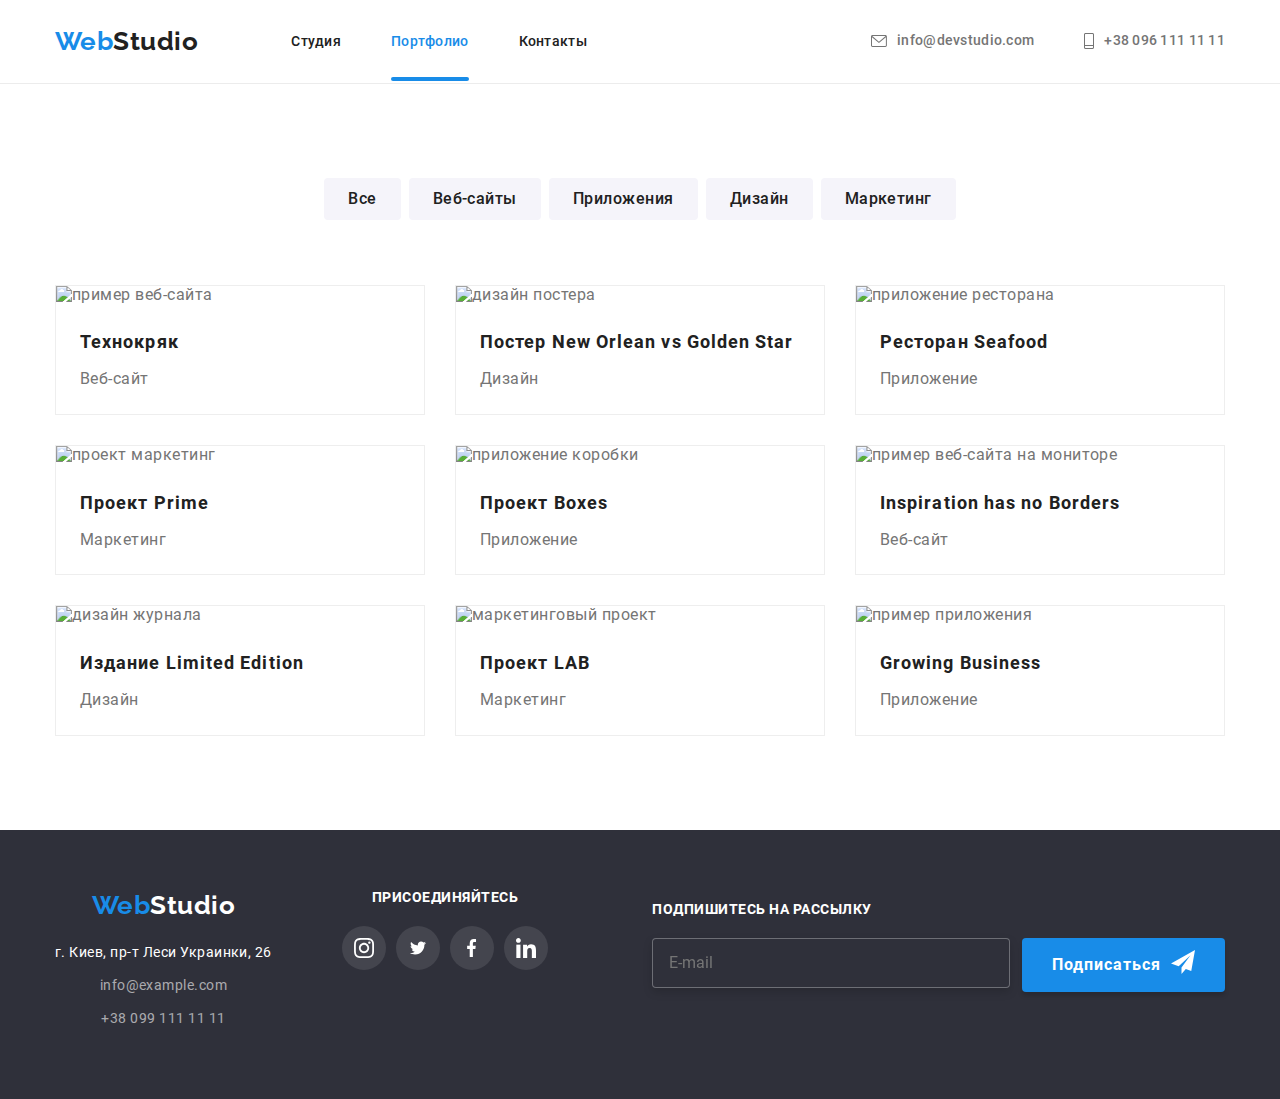
==== commit f15fe0f7: "Переделаны картинки портфолио+студия" ====
--- a/portfolio.html
+++ b/portfolio.html
@@ -7,48 +7,90 @@
     <link rel="stylesheet" href="./css/main.min.css">
 </head>
 <body>
-  <header class="page-header">
-    <div class="container">
-      <div class="page-header__flex">
-        <a class="logo page-header__logo link" href="#">
-          <span class="logo__web">Web</span>
-          <span class="logo__studio">Studio</span>
-        </a>
-        <nav>
-          <ul class="page-header__nav-list list">
-            <li class="page-header__nav-item">
-              <a class="page-header__nav-link link" href="/index.html">Студия</a>
+    <header class="page-header">
+      <div class="container">
+        <div class="page-header__flex">
+          <a class="logo page-header__logo link" href="#">
+            <span class="logo__web">Web</span>
+            <span class="logo__studio">Studio</span>
+          </a>
+          <nav>
+            <ul class="page-header__nav-list list">
+              <li class="page-header__nav-item">
+                <a class="page-header__nav-link link" href="./index.html">Студия</a>
+              </li>
+              <li class="page-header__nav-item">
+                <a class="page-header__nav-link page-header__nav-link--current link" href="#">Портфолио</a>
+              </li>
+              <li class="page-header__nav-item">
+                <a class="page-header__nav-link link" href="#">Контакты</a>
+              </li>
+            </ul>
+          </nav>
+          <div class="page-header__contact">
+            <a class="page-header__link link" href="meilto:info@devstudio.com">
+              <svg class="page-header__icon" width="16" height="12">
+                <use href="./img/sprite.svg#meil"></use>
+              </svg>
+              info@devstudio.com
+            </a>
+            <a class="page-header__link link" href="tel:+380961111111">
+              <svg class="page-header__icon" width="10" height="16">
+                <use href="./img/sprite.svg#phone"></use>
+              </svg>
+              +38 096 111 11 11
+            </a>
+          </div>
+          <button class="page-header__menu" type="button" data-menu-button>
+            <svg width="24" height="16" class="page-header__menu-icon">
+              <use class="btn-menu-open" href="./img/sprite.svg#burger-menu"></use>
+              <use class="btn-menu-close" href="./img/sprite.svg#close-logo"></use>
+            </svg>
+          </button>
+        </div>
+      </div>
+    </header>
+   
+    <div class="mobile-menu" data-menu>
+      <div class="container">
+        <ul class="page-header__nav-list list">
+          <li class="page-header__nav-item">
+            <a class="page-header__nav-link link" href="./index.html">Студия</a>
+          </li>
+          <li class="page-header__nav-item">
+            <a class="page-header__nav-link page-header__nav-link--current link" href="#">Портфолио</a>
+          </li>
+          <li class="page-header__nav-item">
+            <a class="page-header__nav-link link" href="#">Контакты</a>
+          </li>
+        </ul>
+        <div>
+          <div class="page-header__contact">
+            <a class="page-header__link link" href="meilto:info@devstudio.com">
+              info@devstudio.com
+            </a>
+            <a class="page-header__link link" href="tel:+380961111111">
+              +38 096 111 11 11
+            </a>
+          </div>
+
+          <ul class="social list">
+            <li class="social__item">
+              <a class="link social__link" href="#">Instagram </a>
             </li>
-            <li class="page-header__nav-item">
-              <a class="page-header__nav-link page-header__nav-link--current link" href="#">Портфолио</a>
+            <li class="social__item">
+              <a class="link social__link" href="#"> Twitter</a>
             </li>
-            <li class="page-header__nav-item">
-              <a class="page-header__nav-link link" href="#">Контакты</a>
+            <li class="social__item">
+              <a class="link social__link" href="#"> Facebook</a>
+            </li>
+            <li class="social__item">
+              <a class="link social__link" href="#"> LinkedIn</a>
             </li>
           </ul>
-        </nav>
-        <div class="page-header__contact">
-          <a class="page-header__link link" href="meilto:info@devstudio.com">
-            <svg class="page-header__icon" width="16" height="12">
-              <use href="./img/sprite.svg#meil"></use>
-            </svg>
-            info@devstudio.com
-          </a>
-          <a class="page-header__link link" href="tel:+380961111111">
-            <svg class="page-header__icon" width="10" height="16">
-              <use href="./img/sprite.svg#phone"></use>
-            </svg>
-            +38 096 111 11 11
-          </a>
         </div>
-        <button class="page-header__menu" type="button" data-menu-open>
-          <svg width="40px" height="40px" class="page-header__menu-icon">
-            <use href="./img/sprite.svg#icon-menu" ></use>
-          </svg>
-        </button>
       </div>
     </div>
-      </header>
     <main>
         <section class="section">
             <div class="container">
@@ -69,29 +111,29 @@
                               <picture>
                                 <source
                                 srcset="
-                                ./img/portfolio/card-1/card-1-mobile.webp,
-                                ./img/portfolio/card-1/card-1-mobile-2x.webp,
-                                ./img/portfolio/card-1/card-1-tablet.webp,
-                                ./img/portfolio/card-1/card-1-tablet-2x.webp,
-                                ./img/portfolio/card-1/card-1-descktop.webp,
-                                ./img/portfolio/card-1/card-1-descktop-2x.webp"
-                                type="image/webp"
-                                />
-                                <img
-                                class="project-card__img"
-                                srcset="
-                                ./img/portfolio/card-1/card-1-mobile.jpg,
-                                ./img/portfolio/card-1/card-1-mobile-2x.jpg,
-                                ./img/portfolio/card-1/card-1-tablet.jpg,
-                                ./img/portfolio/card-1/card-1-tablet-2x.jpg,
-                                ./img/portfolio/card-1/card-1-descktop.jpg,
-                                ./img/portfolio/card-1/card-1-descktop-2x.jpg
+                                ./img/portfolio/card-1/card-1-descktop.webp 1x,
+                                ./img/portfolio/card-1/card-1-descktop-2x.webp 2x,
+                                ./img/portfolio/card-1/card-1-tablet.webp 1x,
+                                ./img/portfolio/card-1/card-1-tablet-2x.webp 2x,
+                                ./img/portfolio/card-1/card-1-mobile.webp 1x,
+                                ./img/portfolio/card-1/card-1-mobile-2x.webp 2x
+                                "
+                                type="image/webp"
+                                />
+                                <img
+                                class="project-card__img"
+                                srcset="
+                                ./img/portfolio/card-1/card-1-descktop.jpg 1x,
+                                ./img/portfolio/card-1/card-1-descktop-2x.jpg 2x,
+                                ./img/portfolio/card-1/card-1-tablet.jpg 1x,
+                                ./img/portfolio/card-1/card-1-tablet-2x.jpg 2x,
+                                ./img/portfolio/card-1/card-1-mobile.jpg 1x,
+                                ./img/portfolio/card-1/card-1-mobile-2x.jpg 2x
                                 "
                                 src="./img/portfolio/card-1/card-1-mobile.jpg "
                                 alt="пример веб-сайта"
                               />
                               </picture>
-                                <!-- <img class="project-card__img" src="./img/prj1.jpg" alt="пример веб-сайта"/> -->
                                 <div class="project-card__action">
                                     <p class="project-card__info">Технокряк это современная площадка распространения коронавируса. Компании используют эту платформу для цифрового шпионажа и атак на защищённые сервера конкурентов.</p>
                                 </div>
@@ -105,7 +147,32 @@
                     <li class="project__list">
                         <a class="project-card link" href="#">
                             <div class="project-card__top">
-                                <img class="project-card__img" src="./img/prj2.jpg" alt="дизайн постера"/>
+                              <picture>
+                                <source
+                                srcset="
+                                ./img/portfolio/card-2/card-2-descktop.webp 1x,
+                                ./img/portfolio/card-2/card-2-descktop-2x.webp 2x,
+                                ./img/portfolio/card-2/card-2-tablet.webp 1x,
+                                ./img/portfolio/card-2/card-2-tablet-2x.webp 2x,
+                                ./img/portfolio/card-2/card-2-mobile.webp 1x,
+                                ./img/portfolio/card-2/card-2-mobile-2x.webp 2x
+                                "
+                                type="image/webp"
+                                />
+                                <img
+                                class="project-card__img"
+                                srcset="
+                                ./img/portfolio/card-2/card-2-descktop.jpg 1x,
+                                ./img/portfolio/card-2/card-2-descktop-2x.jpg 2x,
+                                ./img/portfolio/card-2/card-2-tablet.jpg 1x,
+                                ./img/portfolio/card-2/card-2-tablet-2x.jpg 2x,
+                                ./img/portfolio/card-2/card-2-mobile.jpg 1x,
+                                ./img/portfolio/card-2/card-2-mobile-2x.jpg 2x
+                                "
+                                src="./img/portfolio/card-2/card-2-mobile.jpg "
+                                alt="дизайн постера"
+                              />
+                              </picture>
                                 <div class="project-card__action">
                                     <p class="project-card__info">Технокряк это современная площадка распространения коронавируса. Компании используют эту платформу для цифрового шпионажа и атак на защищённые сервера конкурентов.</p>
                                 </div>
@@ -119,7 +186,32 @@
                     <li class="project__list">
                         <a class="project-card link" href="#">
                             <div class="project-card__top">
-                                <img class="project-card__img" src="./img/prj3.jpg" alt="приложение ресторана"/>
+                              <picture>
+                                <source
+                                srcset="
+                                ./img/portfolio/card-3/card-3-descktop.webp 1x,
+                                ./img/portfolio/card-3/card-3-descktop-2x.webp 2x,
+                                ./img/portfolio/card-3/card-3-tablet.webp 1x,
+                                ./img/portfolio/card-3/card-3-tablet-2x.webp 2x,
+                                ./img/portfolio/card-3/card-3-mobile.webp 1x,
+                                ./img/portfolio/card-3/card-3-mobile-2x.webp 2x
+                                "
+                                type="image/webp"
+                                />
+                                <img
+                                class="project-card__img"
+                                srcset="
+                                ./img/portfolio/card-3/card-3-descktop.jpg 1x,
+                                ./img/portfolio/card-3/card-3-descktop-2x.jpg 2x,
+                                ./img/portfolio/card-3/card-3-tablet.jpg 1x,
+                                ./img/portfolio/card-3/card-3-tablet-2x.jpg 2x,
+                                ./img/portfolio/card-3/card-3-mobile.jpg 1x,
+                                ./img/portfolio/card-3/card-3-mobile-2x.jpg 2x
+                                "
+                                src="./img/portfolio/card-3/card-3-mobile.jpg "
+                                alt="приложение ресторана"
+                              />
+                              </picture>
                                 <div class="project-card__action">
                                     <p class="project-card__info">Технокряк это современная площадка распространения коронавируса. Компании используют эту платформу для цифрового шпионажа и атак на защищённые сервера конкурентов.</p>
                                 </div>
@@ -133,7 +225,32 @@
                     <li class="project__list">
                         <a class="project-card link" href="#">
                             <div class="project-card__top">
-                                <img class="project-card__img" src="./img/prj4.jpg" alt="прект маректинг"/>
+                              <picture>
+                                <source
+                                srcset="
+                                ./img/portfolio/card-4/card-4-descktop.webp 1x,
+                                ./img/portfolio/card-4/card-4-descktop-2x.webp 2x,
+                                ./img/portfolio/card-4/card-4-tablet.webp 1x,
+                                ./img/portfolio/card-4/card-4-tablet-2x.webp 2x,
+                                ./img/portfolio/card-4/card-4-mobile.webp 1x,
+                                ./img/portfolio/card-4/card-4-mobile-2x.webp 2x
+                                "
+                                type="image/webp"
+                                />
+                                <img
+                                class="project-card__img"
+                                srcset="
+                                ./img/portfolio/card-4/card-4-descktop.jpg 1x,
+                                ./img/portfolio/card-4/card-4-descktop-2x.jpg 2x,
+                                ./img/portfolio/card-4/card-4-tablet.jpg 1x,
+                                ./img/portfolio/card-4/card-4-tablet-2x.jpg 2x,
+                                ./img/portfolio/card-4/card-4-mobile.jpg 1x,
+                                ./img/portfolio/card-4/card-4-mobile-2x.jpg 2x
+                                "
+                                src="./img/portfolio/card-4/card-4-mobile.jpg "
+                                alt="проект маркетинг"
+                              />
+                              </picture>
                                 <div class="project-card__action">
                                     <p class="project-card__info">Технокряк это современная площадка распространения коронавируса. Компании используют эту платформу для цифрового шпионажа и атак на защищённые сервера конкурентов.</p>
                                 </div>
@@ -147,7 +264,32 @@
                     <li class="project__list">
                         <a class="project-card link" href="#">
                             <div class="project-card__top">
-                                <img class="project-card__img" src="./img/prj5.jpg" alt="приложение коробки"/>
+                              <picture>
+                                <source
+                                srcset="
+                                ./img/portfolio/card-5/card-5-descktop.webp 1x,
+                                ./img/portfolio/card-5/card-5-descktop-2x.webp 2x,
+                                ./img/portfolio/card-5/card-5-tablet.webp 1x,
+                                ./img/portfolio/card-5/card-5-tablet-2x.webp 2x,
+                                ./img/portfolio/card-5/card-5-mobile.webp 1x,
+                                ./img/portfolio/card-5/card-5-mobile-2x.webp 2x
+                                "
+                                type="image/webp"
+                                />
+                                <img
+                                class="project-card__img"
+                                srcset="
+                                ./img/portfolio/card-5/card-5-descktop.jpg 1x,
+                                ./img/portfolio/card-5/card-5-descktop-2x.jpg 2x,
+                                ./img/portfolio/card-5/card-5-tablet.jpg 1x,
+                                ./img/portfolio/card-5/card-5-tablet-2x.jpg 2x,
+                                ./img/portfolio/card-5/card-5-mobile.jpg 1x,
+                                ./img/portfolio/card-5/card-5-mobile-2x.jpg 2x
+                                "
+                                src="./img/portfolio/card-5/card-5-mobile.jpg "
+                                alt="приложение коробки"
+                              />
+                              </picture>
                                 <div class="project-card__action">
                                     <p class="project-card__info">Технокряк это современная площадка распространения коронавируса. Компании используют эту платформу для цифрового шпионажа и атак на защищённые сервера конкурентов.</p>
                                 </div>
@@ -161,7 +303,32 @@
                     <li class="project__list">
                         <a class="project-card link" href="#">
                             <div class="project-card__top">
-                                <img class="project-card__img" src="./img/prj6.jpg" alt="пример веб-сайта на мониторе"/>
+                              <picture>
+                                <source
+                                srcset="
+                                ./img/portfolio/card-6/card-6-descktop.webp 1x,
+                                ./img/portfolio/card-6/card-6-descktop-2x.webp 2x,
+                                ./img/portfolio/card-6/card-6-tablet.webp 1x,
+                                ./img/portfolio/card-6/card-6-tablet-2x.webp 2x,
+                                ./img/portfolio/card-6/card-6-mobile.webp 1x,
+                                ./img/portfolio/card-6/card-6-mobile-2x.webp 2x
+                                "
+                                type="image/webp"
+                                />
+                                <img
+                                class="project-card__img"
+                                srcset="
+                                ./img/portfolio/card-6/card-6-descktop.jpg 1x,
+                                ./img/portfolio/card-6/card-6-descktop-2x.jpg 2x,
+                                ./img/portfolio/card-6/card-6-tablet.jpg 1x,
+                                ./img/portfolio/card-6/card-6-tablet-2x.jpg 2x,
+                                ./img/portfolio/card-6/card-6-mobile.jpg 1x,
+                                ./img/portfolio/card-6/card-6-mobile-2x.jpg 2x
+                                "
+                                src="./img/portfolio/card-6/card-6-mobile.jpg "
+                                alt="пример веб-сайта на мониторе"
+                              />
+                              </picture>
                                 <div class="project-card__action">
                                     <p class="project-card__info">Технокряк это современная площадка распространения коронавируса. Компании используют эту платформу для цифрового шпионажа и атак на защищённые сервера конкурентов.</p>
                                 </div>
@@ -175,7 +342,32 @@
                     <li class="project__list">
                         <a class="project-card link" href="#">
                             <div class="project-card__top">
-                                <img class="project-card__img" src="./img/prj7.jpg" alt="дизайн журнала"/>
+                              <picture>
+                                <source
+                                srcset="
+                                ./img/portfolio/card-7/card-7-descktop.webp 1x,
+                                ./img/portfolio/card-7/card-7-descktop-2x.webp 2x,
+                                ./img/portfolio/card-7/card-7-tablet.webp 1x,
+                                ./img/portfolio/card-7/card-7-tablet-2x.webp 2x,
+                                ./img/portfolio/card-7/card-7-mobile.webp 1x,
+                                ./img/portfolio/card-7/card-7-mobile-2x.webp 2x 
+                                "
+                                type="image/webp"
+                                />
+                                <img
+                                class="project-card__img"
+                                srcset="
+                                ./img/portfolio/card-7/card-7-descktop.jpg 1x,
+                                ./img/portfolio/card-7/card-7-descktop-2x.jpg 2x,
+                                ./img/portfolio/card-7/card-7-tablet.jpg 1x,
+                                ./img/portfolio/card-7/card-7-tablet-2x.jpg 2x,
+                                ./img/portfolio/card-7/card-7-mobile.jpg 1x,
+                                ./img/portfolio/card-7/card-7-mobile-2x.jpg 2x
+                                "
+                                src="./img/portfolio/card-7/card-7-mobile.jpg "
+                                alt="дизайн журнала"
+                              />
+                              </picture>
                                 <div class="project-card__action">
                                     <p class="project-card__info">Технокряк это современная площадка распространения коронавируса. Компании используют эту платформу для цифрового шпионажа и атак на защищённые сервера конкурентов.</p>
                                 </div>
@@ -189,7 +381,32 @@
                     <li class="project__list">
                         <a class="project-card link" href="#">
                             <div class="project-card__top">
-                                <img class="project-card__img" src="./img/prj8.jpg" alt="маркетинговый проект"/>
+                              <picture>
+                                <source
+                                srcset="
+                                ./img/portfolio/card-8/card-8-descktop.webp 1x,
+                                ./img/portfolio/card-8/card-8-descktop-2x.webp 2x,
+                                ./img/portfolio/card-8/card-8-tablet.webp 1x,
+                                ./img/portfolio/card-8/card-8-tablet-2x.webp 2x,
+                                ./img/portfolio/card-8/card-8-mobile.webp 1x,
+                                ./img/portfolio/card-8/card-8-mobile-2x.webp 2x
+                                "
+                                type="image/webp"
+                                />
+                                <img
+                                class="project-card__img"
+                                srcset="
+                                ./img/portfolio/card-8/card-8-descktop.jpg 1x,
+                                ./img/portfolio/card-8/card-8-descktop-2x.jpg 2x,
+                                ./img/portfolio/card-8/card-8-tablet.jpg 1x,
+                                ./img/portfolio/card-8/card-8-tablet-2x.jpg 2x,
+                                ./img/portfolio/card-8/card-8-mobile.jpg 1x,
+                                ./img/portfolio/card-8/card-8-mobile-2x.jpg 2x
+                                "
+                                src="./img/portfolio/card-8/card-8-mobile.jpg "
+                                alt="маркетинговый проект"
+                              />
+                              </picture>
                                 <div class="project-card__action">
                                     <p class="project-card__info">Технокряк это современная площадка распространения коронавируса. Компании используют эту платформу для цифрового шпионажа и атак на защищённые сервера конкурентов.</p>
                                 </div>
@@ -203,7 +420,32 @@
                     <li class="project__list">
                         <a class="project-card link" href="#">
                             <div class="project-card__top">
-                                <img class="project-card__img" src="./img/prj9.jpg" alt="пример приложения"/>
+                              <picture>
+                                <source
+                                srcset="
+                                ./img/portfolio/card-9/card-9-descktop.webp 1x,
+                                ./img/portfolio/card-9/card-9-descktop-2x.webp 2x,
+                                ./img/portfolio/card-9/card-9-tablet.webp 1x,
+                                ./img/portfolio/card-9/card-9-tablet-2x.webp 2x,
+                                ./img/portfolio/card-9/card-9-mobile.webp 1x,
+                                ./img/portfolio/card-9/card-9-mobile-2x.webp 2x
+                                "
+                                type="image/webp"
+                                />
+                                <img
+                                class="project-card__img"
+                                srcset="
+                                ./img/portfolio/card-9/card-9-descktop.jpg 1x,
+                                ./img/portfolio/card-9/card-9-descktop-2x.jpg 2x,
+                                ./img/portfolio/card-9/card-9-tablet.jpg 1x,
+                                ./img/portfolio/card-9/card-9-tablet-2x.jpg 2x,
+                                ./img/portfolio/card-9/card-9-mobile.jpg 1x,
+                                ./img/portfolio/card-9/card-9-mobile-2x.jpg 2x
+                                "
+                                src="./img/portfolio/card-9/card-9-mobile.jpg "
+                                alt="пример приложения"
+                              />
+                              </picture>
                                 <div class="project-card__action">
                                     <p class="project-card__info">Технокряк это современная площадка распространения коронавируса. Компании используют эту платформу для цифрового шпионажа и атак на защищённые сервера конкурентов.</p>
                                 </div>
@@ -219,77 +461,79 @@
         </section>
     </main>
     <footer>
-        <div class="container footer">
-            <div class="footer__info">
-              <a class="logo footer__info-logo link" href="#">
-                <span class="logo__web">Web</span>
-                <span class="logo__studio logo__studio--invers">Studio</span>
-              </a>
-              <address  class="footer__contact">
-                <span class="footer__adress">г. Киев, пр-т Леси Украинки, 26</span
-                ><br />
-                <a class="footer__link link" href="mailto:info@example.com"
-                  >info@example.com</a
-                ><br />
-                <a class="footer__link link" href="tel:+380991111111"
-                  >+38 099 111 11 11</a
-                >
-              </address>
-            </div>
-    
-            <!-- добавление соц-сетей -->
-            <div class="footer__social">
-              <p class="footer__text">присоединяйтесь</p>
-              <ul class="social-icon list">
-                <li class="social-icon__item">
-                  <a class="social-icon__link footer__social--iconcolor footer__social--iconbackcolor" href="#">
-                    <svg width="20" height="20">
-                      <use href="./img/sprite.svg#instagram"></use>
-                    </svg>
-                  </a>
-                </li>
-                <li class="social-icon__item">
-                  <a class="social-icon__link footer__social--iconcolor footer__social--iconbackcolor" href="#">
-                    <svg width="20" height="16">
-                      <use href="./img/sprite.svg#twitter"></use>
-                    </svg>
-                  </a>
-                </li>
-                <li class="social-icon__item">
-                  <a class="social-icon__link footer__social--iconcolor footer__social--iconbackcolor" href="#">
-                    <svg width="10" height="20">
-                      <use href="./img/sprite.svg#facebook"></use>
-                    </svg>
-                  </a>
-                </li>
-                <li class="social-icon__item">
-                  <a class="social-icon__link footer__social--iconcolor footer__social--iconbackcolor" href="#">
-                    <svg width="20" height="20">
-                      <use href="./img/sprite.svg#linkedin"></use>
-                    </svg>
-                  </a>
-                </li>
-              </ul>
-            </div>
-            <!-- добавление формы -->
-            <div class="footer__form">
-              <p class="footer__text">Подпишитесь на рассылку</p>
-              <form class="footer__form-area">
-                <input
-                  class="footer__mail-input"
-                  type="email"
-                  name="E-mail"
-                  placeholder="E-mail"
-                />
-                <button class="footer__button" type="submit">
-                  <p class="footer__button-text">Подписаться</p>
-                  <svg width="24" height="24">
-                    <use href="./img/sprite.svg#icon-plain-1"></use>
+      <div class="container footer">
+        <div class="footer__main">
+          <div class="footer__info">
+            <a class="logo footer__info-logo link" href="#">
+              <span class="logo__web">Web</span>
+              <span class="logo__studio logo__studio--invers">Studio</span>
+            </a>
+            <address  class="footer__contact">
+              <span class="footer__adress">г. Киев, пр-т Леси Украинки, 26</span
+              ><br />
+              <a class="footer__link link" href="mailto:info@example.com"
+                >info@example.com</a
+              ><br />
+              <a class="footer__link link" href="tel:+380991111111"
+                >+38 099 111 11 11</a
+              >
+            </address>
+          </div>
+          <!-- добавление соц-сетей -->
+          <div class="footer__social">
+            <p class="footer__text">присоединяйтесь</p>
+            <ul class="social-icon list">
+              <li class="social-icon__item">
+                <a class="social-icon__link footer__social--iconcolor footer__social--iconbackcolor" href="#">
+                  <svg width="20" height="20">
+                    <use href="./img/sprite.svg#instagram"></use>
                   </svg>
-                </button>
-              </form>
-            </div>
+                </a>
+              </li>
+              <li class="social-icon__item">
+                <a class="social-icon__link footer__social--iconcolor footer__social--iconbackcolor" href="#">
+                  <svg width="20" height="16">
+                    <use href="./img/sprite.svg#twitter"></use>
+                  </svg>
+                </a>
+              </li>
+              <li class="social-icon__item">
+                <a class="social-icon__link footer__social--iconcolor footer__social--iconbackcolor" href="#">
+                  <svg width="10" height="20">
+                    <use href="./img/sprite.svg#facebook"></use>
+                  </svg>
+                </a>
+              </li>
+              <li class="social-icon__item">
+                <a class="social-icon__link footer__social--iconcolor footer__social--iconbackcolor" href="#">
+                  <svg width="20" height="20">
+                    <use href="./img/sprite.svg#linkedin"></use>
+                  </svg>
+                </a>
+              </li>
+            </ul>
           </div>
+        </div>
+        <!-- добавление формы -->
+        <div class="footer__form">
+          <p class="footer__text">Подпишитесь на рассылку</p>
+          <form class="footer__form-area">
+            <input
+              class="footer__mail-input"
+              type="email"
+              name="E-mail"
+              placeholder="E-mail"
+            />
+            <button class="footer__button" type="submit">
+              <p class="footer__button-text">Подписаться</p>
+              <svg width="24" height="24">
+                <use href="./img/sprite.svg#icon-plain-1"></use>
+              </svg>
+            </button>
+          </form>
+        </div>
+      </div>
     </footer>
+    <script src="./js/mobile-menu.js"></script>
 </body>
 </html>--- a/css/main.min.css
+++ b/css/main.min.css
@@ -1,2 +1,2 @@
-/*! normalize.css v8.0.1 | MIT License | github.com/necolas/normalize.css */html{line-height:1.15;-webkit-text-size-adjust:100%}body{margin:0}main{display:block}h1{font-size:2em;margin:0.67em 0}hr{-webkit-box-sizing:content-box;box-sizing:content-box;height:0;overflow:visible}pre{font-family:monospace, monospace;font-size:1em}a{background-color:transparent}abbr[title]{border-bottom:none;text-decoration:underline;-webkit-text-decoration:underline dotted;text-decoration:underline dotted}b,strong{font-weight:bolder}code,kbd,samp{font-family:monospace, monospace;font-size:1em}small{font-size:80%}sub,sup{font-size:75%;line-height:0;position:relative;vertical-align:baseline}sub{bottom:-0.25em}sup{top:-0.5em}img{border-style:none}button,input,optgroup,select,textarea{font-family:inherit;font-size:100%;line-height:1.15;margin:0}button,input{overflow:visible}button,select{text-transform:none}button,[type="button"],[type="reset"],[type="submit"]{-webkit-appearance:button}button::-moz-focus-inner,[type="button"]::-moz-focus-inner,[type="reset"]::-moz-focus-inner,[type="submit"]::-moz-focus-inner{border-style:none;padding:0}button:-moz-focusring,[type="button"]:-moz-focusring,[type="reset"]:-moz-focusring,[type="submit"]:-moz-focusring{outline:1px dotted ButtonText}fieldset{padding:0.35em 0.75em 0.625em}legend{-webkit-box-sizing:border-box;box-sizing:border-box;color:inherit;display:table;max-width:100%;padding:0;white-space:normal}progress{vertical-align:baseline}textarea{overflow:auto}[type="checkbox"],[type="radio"]{-webkit-box-sizing:border-box;box-sizing:border-box;padding:0}[type="number"]::-webkit-inner-spin-button,[type="number"]::-webkit-outer-spin-button{height:auto}[type="search"]{-webkit-appearance:textfield;outline-offset:-2px}[type="search"]::-webkit-search-decoration{-webkit-appearance:none}::-webkit-file-upload-button{-webkit-appearance:button;font:inherit}details{display:block}summary{display:list-item}template{display:none}[hidden]{display:none}@font-face{font-family:'Roboto';font-style:normal;font-weight:400;src:url("../fonts/roboto-v20-latin_cyrillic-regular.eot");src:local(""),url("../fonts/roboto-v20-latin_cyrillic-regular.eot?#iefix") format("embedded-opentype"),url("../fonts/roboto-v20-latin_cyrillic-regular.woff2") format("woff2"),url("../fonts/roboto-v20-latin_cyrillic-regular.woff") format("woff"),url("../fonts/roboto-v20-latin_cyrillic-regular.ttf") format("truetype"),url("../fonts/roboto-v20-latin_cyrillic-regular.svg#Roboto") format("svg")}@font-face{font-family:'Roboto';font-style:normal;font-weight:500;src:url("../fonts/roboto-v20-latin_cyrillic-500.eot");src:local(""),url("../fonts/roboto-v20-latin_cyrillic-500.eot?#iefix") format("embedded-opentype"),url("../fonts/roboto-v20-latin_cyrillic-500.woff2") format("woff2"),url("../fonts/roboto-v20-latin_cyrillic-500.woff") format("woff"),url("../fonts/roboto-v20-latin_cyrillic-500.ttf") format("truetype"),url("../fonts/roboto-v20-latin_cyrillic-500.svg#Roboto") format("svg")}@font-face{font-family:'Roboto';font-style:normal;font-weight:700;src:url("../fonts/roboto-v20-latin_cyrillic-700.eot");src:local(""),url("../fonts/roboto-v20-latin_cyrillic-700.eot?#iefix") format("embedded-opentype"),url("../fonts/roboto-v20-latin_cyrillic-700.woff2") format("woff2"),url("../fonts/roboto-v20-latin_cyrillic-700.woff") format("woff"),url("../fonts/roboto-v20-latin_cyrillic-700.ttf") format("truetype"),url("../fonts/roboto-v20-latin_cyrillic-700.svg#Roboto") format("svg")}@font-face{font-family:'Roboto';font-style:normal;font-weight:900;src:url("../fonts/roboto-v20-latin_cyrillic-900.eot");src:local(""),url("../fonts/roboto-v20-latin_cyrillic-900.eot?#iefix") format("embedded-opentype"),url("../fonts/roboto-v20-latin_cyrillic-900.woff2") format("woff2"),url("../fonts/roboto-v20-latin_cyrillic-900.woff") format("woff"),url("../fonts/roboto-v20-latin_cyrillic-900.ttf") format("truetype"),url("../fonts/roboto-v20-latin_cyrillic-900.svg#Roboto") format("svg")}@font-face{font-family:'Raleway';font-style:normal;font-weight:700;src:url("../fonts/raleway-v19-latin_cyrillic-700.eot");src:local(""),url("../fonts/raleway-v19-latin_cyrillic-700.eot?#iefix") format("embedded-opentype"),url("../fonts/raleway-v19-latin_cyrillic-700.woff2") format("woff2"),url("../fonts/raleway-v19-latin_cyrillic-700.woff") format("woff"),url("../fonts/raleway-v19-latin_cyrillic-700.ttf") format("truetype"),url("../fonts/raleway-v19-latin_cyrillic-700.svg#Raleway") format("svg")}html{-webkit-box-sizing:border-box;box-sizing:border-box}*,::after,::before{-webkit-box-sizing:inherit;box-sizing:inherit}body{margin:0px;font-family:"Roboto",sans-serif;letter-spacing:0.03em;background-color:#fff;color:#757575}h1,h2,h3,h4,ul,li,p{margin:0px;padding:0px}textarea{resize:none}.section{padding:60px 0px}@media screen and (min-width: 1200px){.section{padding:94px 0}}.title{margin-bottom:30px;color:#212121;font-weight:700;font-size:36px;line-height:1.16;text-align:center}@media screen and (min-width: 1200px){.title{margin-bottom:50px}}img{display:block;width:100%;height:auto}.container{padding:0px 15px;margin:0px auto}@media screen and (min-width: 480px){.container{width:480px}}@media screen and (min-width: 768px){.container{width:768px}}@media screen and (min-width: 1200px){.container{width:1200px}}.link{text-decoration:none}.list{list-style:none}footer{padding:60px 0px;background-color:#2f303a}.page-header{border-bottom:1px solid #ececec}.page-header__flex{display:-webkit-box;display:-ms-flexbox;display:flex;-webkit-box-align:center;-ms-flex-align:center;align-items:center}.page-header__nav-list{display:none}@media screen and (min-width: 768px){.page-header__nav-list{display:-webkit-box;display:-ms-flexbox;display:flex}}.page-header__contact{display:none}@media screen and (min-width: 768px){.page-header__contact{display:inline-block;margin-left:auto}}@media screen and (min-width: 1200px){.page-header__contact{display:-webkit-box;display:-ms-flexbox;display:flex;margin-right:-50px}}@media screen and (min-width: 768px){.page-header__link{display:-webkit-box;display:-ms-flexbox;display:flex;-webkit-box-align:center;-ms-flex-align:center;align-items:center;color:#757575;fill:#757575;font-weight:500;font-size:14px;line-height:1.14;letter-spacing:0.02em;-webkit-transition:color,fill 250ms cubic-bezier(0.4, 0, 0.2, 1);transition:color,fill 250ms cubic-bezier(0.4, 0, 0.2, 1)}.page-header__link:not(:last-child){margin-bottom:10px}}@media screen and (min-width: 1200px){.page-header__link{-webkit-box-align:center;-ms-flex-align:center;align-items:center;padding:32px 0;margin-right:50px}.page-header__link:not(:last-child){margin-bottom:0}}.page-header__link:focus,.page-header__link:hover{color:#188ce8;fill:#188ce8}.page-header__icon{margin-right:8px}@media screen and (min-width: 1200px){.page-header__icon{margin-right:10px}}.page-header__menu{margin-left:auto;background-color:transparent;border:none;cursor:pointer}@media screen and (min-width: 768px){.page-header__menu{display:none}}.page-header__logo{margin:16px 0;font-size:24px;line-height:1.16}@media screen and (min-width: 768px){.page-header__logo{margin:26px 88px 26px 0}}@media screen and (min-width: 1200px){.page-header__logo{margin-right:93px;font-size:26px;line-height:1.19}}.page-header__nav-link--current{position:relative}.page-header__nav-link--current::after{content:"";position:absolute;bottom:0;left:0;border-radius:2px;width:100%;height:4px;background-color:#188ce8}.page-header__nav-link{position:relative;padding:32px 0px;font-weight:500;font-size:14px;line-height:1.14;letter-spacing:0.02em;color:#212121;-webkit-transition:color 250ms cubic-bezier(0.4, 0, 0.2, 1);transition:color 250ms cubic-bezier(0.4, 0, 0.2, 1)}.page-header__nav-item:not(:last-child){margin-right:50px}.page-header__nav-link:hover,.page-header__nav-link:focus{color:#188ce8}.page-header__nav-link::after{content:"";position:absolute;bottom:0;left:0;border-radius:2px;width:100%;height:4px;background-color:#188ce8;-webkit-transform:scaleX(0);transform:scaleX(0);-webkit-transition:-webkit-transform 250ms cubic-bezier(0.4, 0, 0.2, 1);transition:-webkit-transform 250ms cubic-bezier(0.4, 0, 0.2, 1);transition:transform 250ms cubic-bezier(0.4, 0, 0.2, 1);transition:transform 250ms cubic-bezier(0.4, 0, 0.2, 1), -webkit-transform 250ms cubic-bezier(0.4, 0, 0.2, 1)}.page-header__nav-link--current::after,.page-header__nav-link:hover::after,.page-header__nav-link:focus::after{-webkit-transform:scaleX(1);transform:scaleX(1)}.logo{display:-webkit-box;display:-ms-flexbox;display:flex;font-family:"Raleway",sans-serif;font-weight:700;font-size:26px;line-height:1.19}.logo__web{color:#188ce8}.logo__studio{color:#212121}.logo__studio--invers{color:#fff}.hero{padding:118px 0;text-align:center;max-width:480px;max-height:400px;margin:0px auto;background-color:#c4c4c4;background-image:-webkit-gradient(linear, left top, left bottom, from(rgba(47,48,58,0.4)), to(rgba(47,48,58,0.4))),url(../img/hero/hero-mobile.jpg);background-image:linear-gradient(rgba(47,48,58,0.4), rgba(47,48,58,0.4)),url(../img/hero/hero-mobile.jpg);background-position:center;background-size:cover}@media screen and (-webkit-min-device-pixel-ratio: 2), screen and (min-resolution: 192dpi), screen and (min-resolution: 2dppx){.hero{background-image:-webkit-gradient(linear, left top, right top, from(rgba(47,48,58,0.4)), to(rgba(47,48,58,0.4))),url(../img/hero/hero-mobile-2x.jpg);background-image:linear-gradient(to right, rgba(47,48,58,0.4), rgba(47,48,58,0.4)),url(../img/hero/hero-mobile-2x.jpg)}}@media screen and (min-width: 768px){.hero{max-width:768px;max-height:400px;background-image:-webkit-gradient(linear, left top, right top, from(rgba(47,48,58,0.4)), to(rgba(47,48,58,0.4))),url(../img/hero/hero-tablet.jpg);background-image:linear-gradient(to right, rgba(47,48,58,0.4), rgba(47,48,58,0.4)),url(../img/hero/hero-tablet.jpg)}}@media screen and (min-width: 768px) and (-webkit-min-device-pixel-ratio: 2), screen and (min-width: 768px) and (min-resolution: 192dpi), screen and (min-width: 768px) and (min-resolution: 2dppx){.hero{background-image:-webkit-gradient(linear, left top, right top, from(rgba(47,48,58,0.4)), to(rgba(47,48,58,0.4))),url(../img/hero/hero-tablet-2x.jpg);background-image:linear-gradient(to right, rgba(47,48,58,0.4), rgba(47,48,58,0.4)),url(../img/hero/hero-tablet-2x.jpg)}}@media screen and (min-width: 1200px){.hero{max-width:1600px;max-height:600px;padding:200px 0;background-image:-webkit-gradient(linear, left top, right top, from(rgba(47,48,58,0.4)), to(rgba(47,48,58,0.4))),url(../img/hero/hero-descktop.jpg);background-image:linear-gradient(to right, rgba(47,48,58,0.4), rgba(47,48,58,0.4)),url(../img/hero/hero-descktop.jpg)}}@media screen and (min-width: 1200px) and (-webkit-min-device-pixel-ratio: 2), screen and (min-width: 1200px) and (min-resolution: 192dpi), screen and (min-width: 1200px) and (min-resolution: 2dppx){.hero{background-image:-webkit-gradient(linear, left top, right top, from(rgba(47,48,58,0.4)), to(rgba(47,48,58,0.4))),url(../img/hero/hero-descktop-2x.jpg);background-image:linear-gradient(to right, rgba(47,48,58,0.4), rgba(47,48,58,0.4)),url(../img/hero/hero-descktop-2x.jpg)}}.hero__title{width:360px;margin:0 auto 30px;font-weight:900;font-size:26px;line-height:1.42;letter-spacing:0.06em;text-transform:uppercase;text-align:center;color:#fff}@media screen and (min-width: 1200px){.hero__title{width:696px;font-size:44px;line-height:1.36}}.hero__button{font-weight:700;font-size:16px;line-height:1.87;letter-spacing:0.06em;cursor:pointer;border-radius:4px;border-style:none;outline:transparent;display:inline-block;text-align:center;padding:10px 32px;color:#fff;background-color:#188ce8;-webkit-box-shadow:0px 4px 4px rgba(0,0,0,0.15);box-shadow:0px 4px 4px rgba(0,0,0,0.15)}.backdrop{position:fixed;top:0;left:0;width:100%;height:100%;background-color:rgba(0,0,0,0.2);opacity:1;-webkit-transition:opacity 250ms cubic-bezier(0.4, 0, 0.2, 1);transition:opacity 250ms cubic-bezier(0.4, 0, 0.2, 1);overflow-y:scroll}.backdrop.is-hidden{opacity:0;pointer-events:none}.modal{height:609px;width:450px;padding:40px;background-color:#fff;position:absolute;top:50%;left:50%;border-radius:4px;-webkit-box-shadow:0px 1px 3px rgba(0,0,0,0.12),0px 1px 1px rgba(0,0,0,0.14),0px 2px 1px rgba(0,0,0,0.2);box-shadow:0px 1px 3px rgba(0,0,0,0.12),0px 1px 1px rgba(0,0,0,0.14),0px 2px 1px rgba(0,0,0,0.2);-webkit-transform:translate(-50%, -50%) scale(1);transform:translate(-50%, -50%) scale(1);-webkit-transition:-webkit-transform 250ms cubic-bezier(0.4, 0, 0.2, 1);transition:-webkit-transform 250ms cubic-bezier(0.4, 0, 0.2, 1);transition:transform 250ms cubic-bezier(0.4, 0, 0.2, 1);transition:transform 250ms cubic-bezier(0.4, 0, 0.2, 1), -webkit-transform 250ms cubic-bezier(0.4, 0, 0.2, 1)}@media screen and (min-width: 1200px){.modal{height:581px;width:528px}}.backdrop.is-hidden .modal{-webkit-transform:translate(-50%, -50%) scale(1.1);transform:translate(-50%, -50%) scale(1.1)}.modal__close-button{position:absolute;top:8px;right:8px;width:30px;height:30px;display:-webkit-box;display:-ms-flexbox;display:flex;-webkit-box-align:center;-ms-flex-align:center;align-items:center;-webkit-box-pack:center;-ms-flex-pack:center;justify-content:center;border:1px solid rgba(0,0,0,0.1);border-radius:50%;background-color:#fff;cursor:pointer;-webkit-transition:fill 250ms cubic-bezier(0.4, 0, 0.2, 1);transition:fill 250ms cubic-bezier(0.4, 0, 0.2, 1)}.modal__close-button:hover{fill:#188ce8}.modal__title{margin-bottom:12px;text-align:center;color:#212121;font-weight:700;font-size:20px;line-height:1.15}.modal__field{display:-webkit-box;display:-ms-flexbox;display:flex;-webkit-box-orient:vertical;-webkit-box-direction:normal;-ms-flex-direction:column;flex-direction:column;margin-bottom:10px}.modal__label{margin-bottom:4px;font-size:12px;line-height:1.16;letter-spacing:0.01em;cursor:pointer}.modal__textarea{margin:0px;padding:0px;padding-top:12px;padding-left:16px;margin-bottom:20px;height:120px;border:1px solid rgba(33,33,33,0.2);-webkit-box-sizing:border-box;box-sizing:border-box;border-radius:4px;cursor:pointer;-webkit-transition:border 250ms cubic-bezier(0.4, 0, 0.2, 1);transition:border 250ms cubic-bezier(0.4, 0, 0.2, 1)}.modal__textarea:focus{border:1px solid #188ce8;outline:none}.modal__textarea::-webkit-input-placeholder{font-size:12px;line-height:1.16;letter-spacing:0.01em;color:rgba(117,117,117,0.5)}.modal__textarea:-ms-input-placeholder{font-size:12px;line-height:1.16;letter-spacing:0.01em;color:rgba(117,117,117,0.5)}.modal__textarea::-ms-input-placeholder{font-size:12px;line-height:1.16;letter-spacing:0.01em;color:rgba(117,117,117,0.5)}.modal__textarea::placeholder{font-size:12px;line-height:1.16;letter-spacing:0.01em;color:rgba(117,117,117,0.5)}.modal__policy{position:relative;display:-webkit-box;display:-ms-flexbox;display:flex;-webkit-box-align:center;-ms-flex-align:center;align-items:center;-webkit-box-pack:start;-ms-flex-pack:start;justify-content:flex-start;margin:0px;padding:0px;margin-bottom:30px}.modal__policy-lable{margin-left:20px;font-size:12px;line-height:1.16;cursor:pointer}@media screen and (min-width: 1200px){.modal__policy-lable{margin-left:35px;font-size:14px;line-height:1.71}}.modal__policy-link{color:#188ce8}.modal__checkbox{position:absolute;clip:rect(0 0 0 0);width:1px;height:1px;margin:-1px}.modal__checkbox-icon{position:absolute;left:0;top:50%;-webkit-transform:translateY(-50%);transform:translateY(-50%);display:inline-block;margin-right:7px;width:15px;height:15px;border:2px solid #212121;border-radius:4px;-webkit-transition-duration:250ms;transition-duration:250ms;-webkit-transition-timing-function:cubic-bezier(0.4, 0, 0.2, 1);transition-timing-function:cubic-bezier(0.4, 0, 0.2, 1)}@media screen and (min-width: 1200px){.modal__checkbox-icon{left:13px}}.modal__checkbox:checked+.modal__checkbox-icon{background-color:#188ce8;background-image:url(../img/icon-check.svg);background-size:contain;background-origin:border-box;border-color:#188ce8}.modal__button{display:block;margin:0px auto;padding:10px 55px;text-align:center;background-color:#188ce8;color:#fff;-webkit-box-shadow:0px 4px 4px rgba(0,0,0,0.15);box-shadow:0px 4px 4px rgba(0,0,0,0.15);border-radius:4px;border-color:transparent;cursor:pointer;font-weight:700;font-size:16px;line-height:1.87;text-align:center;letter-spacing:0.06em}.modal__form{position:relative}.modal__form-input{width:100%;height:40px;margin:0px;padding:0px;padding-left:42px;border:1px solid rgba(33,33,33,0.2);-webkit-box-sizing:border-box;box-sizing:border-box;border-radius:4px;cursor:pointer;-webkit-transition:border 250ms cubic-bezier(0.4, 0, 0.2, 1);transition:border 250ms cubic-bezier(0.4, 0, 0.2, 1)}.modal__form-input:focus{border:1px solid #188ce8;outline:none}.modal__form-input:focus+.modal__form-icon{fill:#188ce8}.modal__form-icon{position:absolute;top:50%;left:15px;-webkit-transform:translateY(-50%);transform:translateY(-50%);fill:#212121;-webkit-transition:fill 250ms cubic-bezier(0.4, 0, 0.2, 1);transition:fill 250ms cubic-bezier(0.4, 0, 0.2, 1)}@media screen and (min-width: 1200px){.advantages{padding:94px 0 0}}.advantages__title--hidden{position:absolute;clip:rect(0 0 0 0);width:1px;height:1px;margin:-1px}.advantages__list{margin-bottom:-30px}@media screen and (min-width: 768px){.advantages__list{display:-webkit-box;display:-ms-flexbox;display:flex;-ms-flex-wrap:wrap;flex-wrap:wrap;-webkit-box-pack:justify;-ms-flex-pack:justify;justify-content:space-between;margin:-15px}}.advantages__item{margin-bottom:30px}@media screen and (min-width: 768px){.advantages__item{width:calc((100% - 4 * 15px) / 2);margin:15px}}@media screen and (min-width: 1200px){.advantages__item{width:calc((100% - 8 * 15px) / 4);margin:15px}}.advantages__card{height:120px;margin-bottom:30px;display:-webkit-box;display:-ms-flexbox;display:flex;-webkit-box-align:center;-ms-flex-align:center;align-items:center;-webkit-box-pack:center;-ms-flex-pack:center;justify-content:center;background-color:#f5f4fa}.advantages__sub-title{font-weight:700;font-size:14px;line-height:1.14;margin-bottom:10px;color:#212121;text-transform:uppercase}.advantages__text{font-weight:400;font-size:14px;line-height:1.71;-webkit-box-align:stretch;-ms-flex-align:stretch;align-items:stretch}.job{display:none}@media screen and (min-width: 1200px){.job{display:block;-webkit-box-align:center;-ms-flex-align:center;align-items:center}.job__list{display:-webkit-box;display:-ms-flexbox;display:flex;-webkit-box-pack:center;-ms-flex-pack:center;justify-content:center}.job__item:not(:last-child){margin-right:30px}.job__img{position:relative}.job__img-title{position:absolute;bottom:0;width:100%;height:70px;background-color:rgba(47,48,58,0.8)}.job__sub-title{padding:27px 0;text-align:center;font-weight:700;font-size:14px;line-height:1.14;text-transform:uppercase;color:#fff}}.team{background-color:#f5f4fa;margin-bottom:-30px}@media screen and (min-width: 768px){.team__list{display:-webkit-box;display:-ms-flexbox;display:flex;-ms-flex-wrap:wrap;flex-wrap:wrap;-webkit-box-pack:justify;-ms-flex-pack:justify;justify-content:space-between;margin:-15px}}.team-card{display:block;margin-bottom:30px;padding-bottom:24px;text-align:center;font-size:16px;line-height:1.18;background-color:#fff;-webkit-box-shadow:0px 1px 3px rgba(0,0,0,0.12),0px 1px 1px rgba(0,0,0,0.14),0px 2px 1px rgba(0,0,0,0.2);box-shadow:0px 1px 3px rgba(0,0,0,0.12),0px 1px 1px rgba(0,0,0,0.14),0px 2px 1px rgba(0,0,0,0.2);border-radius:0px 0px 4px 4px}@media screen and (min-width: 768px){.team-card{width:calc((100% - 4 * 15px) / 2);margin:15px}}@media screen and (min-width: 1200px){.team-card{width:calc((100% - 8 * 15px) / 4);margin:15px}}.team-card__foto{width:100%;margin-bottom:30px}.team-card__sub-title{margin-bottom:10px;color:#212121;font-weight:500}.team-card__text{font-weight:400;margin-bottom:16px}.social-icon{display:-webkit-box;display:-ms-flexbox;display:flex;-webkit-box-align:center;-ms-flex-align:center;align-items:center;-webkit-box-pack:center;-ms-flex-pack:center;justify-content:center}.social-icon__item:not(:last-child){margin-right:10px}.social-icon__link{display:-webkit-box;display:-ms-flexbox;display:flex;-webkit-box-align:center;-ms-flex-align:center;align-items:center;-webkit-box-pack:center;-ms-flex-pack:center;justify-content:center;width:44px;height:44px;border-radius:50%;fill:#afb1b8;-webkit-transition-property:fill, background-color;transition-property:fill, background-color;-webkit-transition-duration:250ms;transition-duration:250ms;-webkit-transition-timing-function:cubic-bezier(0.4, 0, 0.2, 1);transition-timing-function:cubic-bezier(0.4, 0, 0.2, 1)}.social-icon__link:hover,.social-icon__link:focus{background-color:#188ce8;fill:#fff}.our-clients__list{display:-webkit-box;display:-ms-flexbox;display:flex;-ms-flex-wrap:wrap;flex-wrap:wrap;-webkit-box-pack:justify;-ms-flex-pack:justify;justify-content:space-between;margin-bottom:-30px;margin:-15px}@media screen and (min-width: 768px){.our-clients__list{margin:-15px}}.our-clients__item{height:90px;width:calc((100% - 4 * 15px) / 2);margin:15px}@media screen and (min-width: 768px){.our-clients__item{width:calc((100% - 6 * 15px) / 3)}}@media screen and (min-width: 1200px){.our-clients__item{width:calc((100% - 12 * 15px) / 6)}}.our-clients__link{display:-webkit-box;display:-ms-flexbox;display:flex;-webkit-box-align:center;-ms-flex-align:center;align-items:center;-webkit-box-pack:center;-ms-flex-pack:center;justify-content:center;width:100%;height:100%;border:1px solid #afb1b8;border-radius:4px;fill:#afb1b8;-webkit-transition-property:fill, border;transition-property:fill, border;-webkit-transition-duration:250ms;transition-duration:250ms;-webkit-transition-timing-function:cubic-bezier(0.4, 0, 0.2, 1);transition-timing-function:cubic-bezier(0.4, 0, 0.2, 1)}.our-clients__link:hover,.our-clients__link:focus{fill:#188ce8;border:1px solid #188ce8}.portfolio-buttons{display:-webkit-box;display:-ms-flexbox;display:flex;-ms-flex-wrap:wrap;flex-wrap:wrap;margin-bottom:15px}@media screen and (min-width: 768px){.portfolio-buttons{-webkit-box-pack:center;-ms-flex-pack:center;justify-content:center;margin-bottom:30px}}@media screen and (min-width: 1200px){.portfolio-buttons{margin-bottom:50px}}.portfolio-buttons__item:not(:last-child){margin-right:8px}.portfolio-buttons__button{padding:6px 22px;margin-bottom:15px;background-color:#f5f4fa;color:#212121;border-radius:4px;border-color:transparent;cursor:pointer;font-family:inherit;font-weight:500;font-size:16px;line-height:1.62;text-align:center;letter-spacing:0.03em;-webkit-transition-property:background-color, color, -webkit-filter;transition-property:background-color, color, -webkit-filter;transition-property:background-color, color, filter;transition-property:background-color, color, filter, -webkit-filter;-webkit-transition-duration:250ms;transition-duration:250ms;-webkit-transition-timing-function:cubic-bezier(0.4, 0, 0.2, 1);transition-timing-function:cubic-bezier(0.4, 0, 0.2, 1)}.portfolio-buttons__button:focus,.portfolio-buttons__button:hover{color:#fff;background-color:#188ce8;-webkit-filter:drop-shadow(0px 4px 4px rgba(0,0,0,0.25));filter:drop-shadow(0px 4px 4px rgba(0,0,0,0.25))}.project{margin-bottom:-30px}@media screen and (min-width: 768px){.project{display:-webkit-box;display:-ms-flexbox;display:flex;-ms-flex-wrap:wrap;flex-wrap:wrap;-webkit-box-pack:justify;-ms-flex-pack:justify;justify-content:space-between;margin:-15px}}.project__list{-webkit-box-align:center;-ms-flex-align:center;align-items:center;margin-bottom:30px;border:1px solid #eee}@media screen and (min-width: 768px){.project__list{width:calc((100% - 4 * 15px) / 2);margin:15px}}@media screen and (min-width: 1200px){.project__list{width:calc((100% - 6* 15px)/3)}}.project-card{display:block;-webkit-transition-property:-webkit-box-shadow;transition-property:-webkit-box-shadow;transition-property:box-shadow;transition-property:box-shadow, -webkit-box-shadow;-webkit-transition-duration:250ms;transition-duration:250ms;-webkit-transition-timing-function:cubic-bezier(0.4, 0, 0.2, 1);transition-timing-function:cubic-bezier(0.4, 0, 0.2, 1)}.project-card:focus,.project-card:hover{-webkit-box-shadow:0px 1px 1px rgba(0,0,0,0.12),0px 4px 4px rgba(0,0,0,0.06),1px 4px 6px rgba(0,0,0,0.16);box-shadow:0px 1px 1px rgba(0,0,0,0.12),0px 4px 4px rgba(0,0,0,0.06),1px 4px 6px rgba(0,0,0,0.16)}.project-card__img{margin:0}.project-card__list{padding:20px 24px}.project-card__title{color:#212121;margin-bottom:4px;font-weight:700;font-size:18px;line-height:2;letter-spacing:0.06em}.project-card__text{color:#757575;font-size:16px;line-height:1.87}.project-card__top{position:relative;overflow:hidden}.project-card__action{position:absolute;top:0;left:0;width:100%;height:100%;padding:63px 24px;background-color:rgba(33,150,243,0.9);-webkit-transform:translateY(100%);transform:translateY(100%);-webkit-transition:-webkit-transform 250ms cubic-bezier(0.4, 0, 0.2, 1);transition:-webkit-transform 250ms cubic-bezier(0.4, 0, 0.2, 1);transition:transform 250ms cubic-bezier(0.4, 0, 0.2, 1);transition:transform 250ms cubic-bezier(0.4, 0, 0.2, 1), -webkit-transform 250ms cubic-bezier(0.4, 0, 0.2, 1)}.project-card__info{font-size:18px;line-height:1.56;color:#fff}.project-card:hover .project-card__action{-webkit-transform:translateY(0);transform:translateY(0)}.project-card:focus .project-card__action{-webkit-transform:translateY(0);transform:translateY(0)}.footer{text-align:center}@media screen and (min-width: 1200px){.footer{display:-webkit-box;display:-ms-flexbox;display:flex;-webkit-box-pack:justify;-ms-flex-pack:justify;justify-content:space-between;-webkit-box-align:baseline;-ms-flex-align:baseline;align-items:baseline}}@media screen and (min-width: 768px){.footer__main{display:-webkit-box;display:-ms-flexbox;display:flex;-ms-flex-pack:distribute;justify-content:space-around}}@media screen and (min-width: 768px){.footer__info{text-align:center}}@media screen and (min-width: 1200px){.footer__info{margin-right:70px}}.footer__info-logo{-webkit-box-pack:center;-ms-flex-pack:center;justify-content:center;margin-bottom:20px}.footer__contact{margin-bottom:60px;font-style:normal;font-weight:400;font-size:14px;line-height:1.71}@media screen and (min-width: 1200px){.footer__contact{margin-bottom:0}}.footer__adress{display:inline-block;margin-bottom:9px;color:#fff}.footer__link{display:inline-block;margin-bottom:9px;color:rgba(255,255,255,0.6);-webkit-transition:color 250ms cubic-bezier(0.4, 0, 0.2, 1);transition:color 250ms cubic-bezier(0.4, 0, 0.2, 1)}.footer__link:hover,.footer__link:focus{color:#188ce8}.footer__text{margin-bottom:20px;font-weight:700;font-size:14px;line-height:1.14;text-transform:uppercase;color:#fff}.footer__social{margin-bottom:63px}@media screen and (min-width: 1200px){.footer__social{margin-bottom:0}}.footer__social--iconcolor{fill:#fff}.footer__social--iconbackcolor{background-color:rgba(255,255,255,0.1)}@media screen and (min-width: 1200px){.footer__form{text-align:left}}.footer__form-area{display:block}@media screen and (min-width: 1200px){.footer__form-area{display:-webkit-box;display:-ms-flexbox;display:flex}}.footer__mail-input{width:450px;height:50px;padding:0px;margin-bottom:20px;padding-left:16px;border:1px solid rgba(255,255,255,0.3);-webkit-box-sizing:border-box;box-sizing:border-box;-webkit-filter:drop-shadow(0px 4px 4px rgba(0,0,0,0.15));filter:drop-shadow(0px 4px 4px rgba(0,0,0,0.15));border-radius:4px;background-color:#2f303a;color:#fff;-webkit-transition:border 250ms cubic-bezier(0.4, 0, 0.2, 1);transition:border 250ms cubic-bezier(0.4, 0, 0.2, 1)}@media screen and (min-width: 1200px){.footer__mail-input{width:358px;margin-right:12px;margin-bottom:0}}.footer__mail-input:focus{margin-bottom:20px;border:1px solid #188ce8;outline:none}.footer__button{display:-webkit-box;display:-ms-flexbox;display:flex;margin:0 auto;padding:10px 28px;background-color:#188ce8;color:#fff;fill:#fff;font-weight:700;font-size:16px;line-height:1.87;text-align:center;letter-spacing:0.06em;-webkit-box-shadow:0px 4px 4px rgba(0,0,0,0.15);box-shadow:0px 4px 4px rgba(0,0,0,0.15);border-radius:4px;border-color:transparent;cursor:pointer}@media screen and (min-width: 1200px){.footer__button{margin:0}}.footer__button-text{margin-right:10px}.menu{position:relative;background-color:#FFFF;width:100%;height:100%}.menu__close-button{position:absolute;right:10px;top:10px;border:none;background-color:transparent}.menu__nav{display:block;color:black}
+/*! normalize.css v8.0.1 | MIT License | github.com/necolas/normalize.css */html{line-height:1.15;-webkit-text-size-adjust:100%}body{margin:0}main{display:block}h1{font-size:2em;margin:0.67em 0}hr{-webkit-box-sizing:content-box;box-sizing:content-box;height:0;overflow:visible}pre{font-family:monospace, monospace;font-size:1em}a{background-color:transparent}abbr[title]{border-bottom:none;text-decoration:underline;-webkit-text-decoration:underline dotted;text-decoration:underline dotted}b,strong{font-weight:bolder}code,kbd,samp{font-family:monospace, monospace;font-size:1em}small{font-size:80%}sub,sup{font-size:75%;line-height:0;position:relative;vertical-align:baseline}sub{bottom:-0.25em}sup{top:-0.5em}img{border-style:none}button,input,optgroup,select,textarea{font-family:inherit;font-size:100%;line-height:1.15;margin:0}button,input{overflow:visible}button,select{text-transform:none}button,[type="button"],[type="reset"],[type="submit"]{-webkit-appearance:button}button::-moz-focus-inner,[type="button"]::-moz-focus-inner,[type="reset"]::-moz-focus-inner,[type="submit"]::-moz-focus-inner{border-style:none;padding:0}button:-moz-focusring,[type="button"]:-moz-focusring,[type="reset"]:-moz-focusring,[type="submit"]:-moz-focusring{outline:1px dotted ButtonText}fieldset{padding:0.35em 0.75em 0.625em}legend{-webkit-box-sizing:border-box;box-sizing:border-box;color:inherit;display:table;max-width:100%;padding:0;white-space:normal}progress{vertical-align:baseline}textarea{overflow:auto}[type="checkbox"],[type="radio"]{-webkit-box-sizing:border-box;box-sizing:border-box;padding:0}[type="number"]::-webkit-inner-spin-button,[type="number"]::-webkit-outer-spin-button{height:auto}[type="search"]{-webkit-appearance:textfield;outline-offset:-2px}[type="search"]::-webkit-search-decoration{-webkit-appearance:none}::-webkit-file-upload-button{-webkit-appearance:button;font:inherit}details{display:block}summary{display:list-item}template{display:none}[hidden]{display:none}@font-face{font-family:'Roboto';font-style:normal;font-weight:400;src:url("../fonts/roboto-v20-latin_cyrillic-regular.eot");src:local(""),url("../fonts/roboto-v20-latin_cyrillic-regular.eot?#iefix") format("embedded-opentype"),url("../fonts/roboto-v20-latin_cyrillic-regular.woff2") format("woff2"),url("../fonts/roboto-v20-latin_cyrillic-regular.woff") format("woff"),url("../fonts/roboto-v20-latin_cyrillic-regular.ttf") format("truetype"),url("../fonts/roboto-v20-latin_cyrillic-regular.svg#Roboto") format("svg")}@font-face{font-family:'Roboto';font-style:normal;font-weight:500;src:url("../fonts/roboto-v20-latin_cyrillic-500.eot");src:local(""),url("../fonts/roboto-v20-latin_cyrillic-500.eot?#iefix") format("embedded-opentype"),url("../fonts/roboto-v20-latin_cyrillic-500.woff2") format("woff2"),url("../fonts/roboto-v20-latin_cyrillic-500.woff") format("woff"),url("../fonts/roboto-v20-latin_cyrillic-500.ttf") format("truetype"),url("../fonts/roboto-v20-latin_cyrillic-500.svg#Roboto") format("svg")}@font-face{font-family:'Roboto';font-style:normal;font-weight:700;src:url("../fonts/roboto-v20-latin_cyrillic-700.eot");src:local(""),url("../fonts/roboto-v20-latin_cyrillic-700.eot?#iefix") format("embedded-opentype"),url("../fonts/roboto-v20-latin_cyrillic-700.woff2") format("woff2"),url("../fonts/roboto-v20-latin_cyrillic-700.woff") format("woff"),url("../fonts/roboto-v20-latin_cyrillic-700.ttf") format("truetype"),url("../fonts/roboto-v20-latin_cyrillic-700.svg#Roboto") format("svg")}@font-face{font-family:'Roboto';font-style:normal;font-weight:900;src:url("../fonts/roboto-v20-latin_cyrillic-900.eot");src:local(""),url("../fonts/roboto-v20-latin_cyrillic-900.eot?#iefix") format("embedded-opentype"),url("../fonts/roboto-v20-latin_cyrillic-900.woff2") format("woff2"),url("../fonts/roboto-v20-latin_cyrillic-900.woff") format("woff"),url("../fonts/roboto-v20-latin_cyrillic-900.ttf") format("truetype"),url("../fonts/roboto-v20-latin_cyrillic-900.svg#Roboto") format("svg")}@font-face{font-family:'Raleway';font-style:normal;font-weight:700;src:url("../fonts/raleway-v19-latin_cyrillic-700.eot");src:local(""),url("../fonts/raleway-v19-latin_cyrillic-700.eot?#iefix") format("embedded-opentype"),url("../fonts/raleway-v19-latin_cyrillic-700.woff2") format("woff2"),url("../fonts/raleway-v19-latin_cyrillic-700.woff") format("woff"),url("../fonts/raleway-v19-latin_cyrillic-700.ttf") format("truetype"),url("../fonts/raleway-v19-latin_cyrillic-700.svg#Raleway") format("svg")}html{-webkit-box-sizing:border-box;box-sizing:border-box}*,::after,::before{-webkit-box-sizing:inherit;box-sizing:inherit}body{margin:0px;font-family:"Roboto",sans-serif;letter-spacing:0.03em;background-color:#fff;color:#757575}h1,h2,h3,h4,ul,li,p{margin:0px;padding:0px}textarea{resize:none}.section{padding:60px 0px}@media screen and (min-width: 1200px){.section{padding:94px 0}}.title{margin-bottom:30px;color:#212121;font-weight:700;font-size:36px;line-height:1.16;text-align:center}@media screen and (min-width: 1200px){.title{margin-bottom:50px}}img{display:block;width:100%;height:auto}.container{padding:0px 15px;margin:0px auto}@media screen and (min-width: 480px){.container{width:480px}}@media screen and (min-width: 768px){.container{width:768px}}@media screen and (min-width: 1200px){.container{width:1200px}}.link{text-decoration:none;color:inherit}.list{list-style:none}footer{padding:60px 0px;background-color:#2f303a}.page-header{border-bottom:1px solid #ececec}.page-header__flex{display:-webkit-box;display:-ms-flexbox;display:flex;-webkit-box-align:center;-ms-flex-align:center;align-items:center}.page-header .page-header__nav-list{display:none}@media screen and (min-width: 768px){.page-header .page-header__nav-list{display:-webkit-box;display:-ms-flexbox;display:flex}}.page-header .page-header__contact{display:none}@media screen and (min-width: 768px){.page-header .page-header__contact{display:inline-block;margin-left:auto}}@media screen and (min-width: 1200px){.page-header .page-header__contact{display:-webkit-box;display:-ms-flexbox;display:flex;margin-right:-50px}}@media screen and (min-width: 768px){.page-header__link{display:-webkit-box;display:-ms-flexbox;display:flex;-webkit-box-align:center;-ms-flex-align:center;align-items:center;color:#757575;fill:#757575;font-weight:500;font-size:14px;line-height:1.14;letter-spacing:0.02em;-webkit-transition:color,fill 250ms cubic-bezier(0.4, 0, 0.2, 1);transition:color,fill 250ms cubic-bezier(0.4, 0, 0.2, 1)}.page-header__link:not(:last-child){margin-bottom:10px}}@media screen and (min-width: 1200px){.page-header__link{-webkit-box-align:center;-ms-flex-align:center;align-items:center;padding:32px 0;margin-right:50px}.page-header__link:not(:last-child){margin-bottom:0}}.page-header__link:focus,.page-header__link:hover{color:#188ce8;fill:#188ce8}.page-header__icon{margin-right:8px}@media screen and (min-width: 1200px){.page-header__icon{margin-right:10px}}.page-header__menu{margin-left:auto;background-color:transparent;border:none;cursor:pointer;position:relative;z-index:25}@media screen and (min-width: 768px){.page-header__menu{display:none}}.page-header__logo{margin:16px 0;font-size:24px;line-height:1.16}@media screen and (min-width: 768px){.page-header__logo{margin:26px 88px 26px 0}}@media screen and (min-width: 1200px){.page-header__logo{margin-right:93px;font-size:26px;line-height:1.19}}.page-header__nav-link{position:relative;padding:32px 0px;font-weight:500;font-size:14px;line-height:1.14;letter-spacing:0.02em;color:#212121;-webkit-transition:color 250ms cubic-bezier(0.4, 0, 0.2, 1);transition:color 250ms cubic-bezier(0.4, 0, 0.2, 1)}.page-header__nav-item:not(:last-child){margin-right:50px}.page-header__nav-link:hover,.page-header__nav-link:focus{color:#188ce8}.page-header__nav-link::after{content:"";position:absolute;bottom:0;left:0;border-radius:2px;width:100%;height:4px;background-color:#188ce8;-webkit-transform:scaleX(0);transform:scaleX(0);-webkit-transition:-webkit-transform 250ms cubic-bezier(0.4, 0, 0.2, 1);transition:-webkit-transform 250ms cubic-bezier(0.4, 0, 0.2, 1);transition:transform 250ms cubic-bezier(0.4, 0, 0.2, 1);transition:transform 250ms cubic-bezier(0.4, 0, 0.2, 1), -webkit-transform 250ms cubic-bezier(0.4, 0, 0.2, 1)}.page-header__nav-link--current{position:relative;color:#188ce8}.page-header__nav-link--current::after{content:"";position:absolute;bottom:0;left:0;border-radius:2px;width:100%;height:4px;background-color:#188ce8}.page-header .page-header__nav-link--current::after,.page-header .page-header__nav-link:hover::after,.page-header .page-header__nav-link:focus::after{-webkit-transform:scaleX(1);transform:scaleX(1)}.logo{display:-webkit-box;display:-ms-flexbox;display:flex;font-family:"Raleway",sans-serif;font-weight:700;font-size:26px;line-height:1.19}.logo__web{color:#188ce8}.logo__studio{color:#212121}.logo__studio--invers{color:#fff}.hero{padding:118px 0;text-align:center;max-width:480px;max-height:400px;margin:0px auto;background-color:#c4c4c4;background-image:-webkit-gradient(linear, left top, left bottom, from(rgba(47,48,58,0.4)), to(rgba(47,48,58,0.4))),url(../img/hero/hero-mobile.jpg);background-image:linear-gradient(rgba(47,48,58,0.4), rgba(47,48,58,0.4)),url(../img/hero/hero-mobile.jpg);background-position:center;background-size:cover}@media screen and (-webkit-min-device-pixel-ratio: 2), screen and (min-resolution: 192dpi), screen and (min-resolution: 2dppx){.hero{background-image:-webkit-gradient(linear, left top, right top, from(rgba(47,48,58,0.4)), to(rgba(47,48,58,0.4))),url(../img/hero/hero-mobile-2x.jpg);background-image:linear-gradient(to right, rgba(47,48,58,0.4), rgba(47,48,58,0.4)),url(../img/hero/hero-mobile-2x.jpg)}}@media screen and (min-width: 768px){.hero{max-width:768px;max-height:400px;background-image:-webkit-gradient(linear, left top, right top, from(rgba(47,48,58,0.4)), to(rgba(47,48,58,0.4))),url(../img/hero/hero-tablet.jpg);background-image:linear-gradient(to right, rgba(47,48,58,0.4), rgba(47,48,58,0.4)),url(../img/hero/hero-tablet.jpg)}}@media screen and (min-width: 768px) and (-webkit-min-device-pixel-ratio: 2), screen and (min-width: 768px) and (min-resolution: 192dpi), screen and (min-width: 768px) and (min-resolution: 2dppx){.hero{background-image:-webkit-gradient(linear, left top, right top, from(rgba(47,48,58,0.4)), to(rgba(47,48,58,0.4))),url(../img/hero/hero-tablet-2x.jpg);background-image:linear-gradient(to right, rgba(47,48,58,0.4), rgba(47,48,58,0.4)),url(../img/hero/hero-tablet-2x.jpg)}}@media screen and (min-width: 1200px){.hero{max-width:1600px;max-height:600px;padding:200px 0;background-image:-webkit-gradient(linear, left top, right top, from(rgba(47,48,58,0.4)), to(rgba(47,48,58,0.4))),url(../img/hero/hero-descktop.jpg);background-image:linear-gradient(to right, rgba(47,48,58,0.4), rgba(47,48,58,0.4)),url(../img/hero/hero-descktop.jpg)}}@media screen and (min-width: 1200px) and (-webkit-min-device-pixel-ratio: 2), screen and (min-width: 1200px) and (min-resolution: 192dpi), screen and (min-width: 1200px) and (min-resolution: 2dppx){.hero{background-image:-webkit-gradient(linear, left top, right top, from(rgba(47,48,58,0.4)), to(rgba(47,48,58,0.4))),url(../img/hero/hero-descktop-2x.jpg);background-image:linear-gradient(to right, rgba(47,48,58,0.4), rgba(47,48,58,0.4)),url(../img/hero/hero-descktop-2x.jpg)}}.hero__title{max-width:360px;margin:0 auto 30px;font-weight:900;font-size:26px;line-height:1.42;letter-spacing:0.06em;text-transform:uppercase;text-align:center;color:#fff}@media screen and (min-width: 1200px){.hero__title{max-width:696px;font-size:44px;line-height:1.36}}.hero__button{font-weight:700;font-size:16px;line-height:1.87;letter-spacing:0.06em;cursor:pointer;border-radius:4px;border-style:none;outline:transparent;display:inline-block;text-align:center;padding:10px 32px;color:#fff;background-color:#188ce8;-webkit-box-shadow:0px 4px 4px rgba(0,0,0,0.15);box-shadow:0px 4px 4px rgba(0,0,0,0.15)}.backdrop{position:fixed;top:0;left:0;width:100%;height:100%;background-color:rgba(0,0,0,0.2);opacity:1;-webkit-transition:opacity 250ms cubic-bezier(0.4, 0, 0.2, 1);transition:opacity 250ms cubic-bezier(0.4, 0, 0.2, 1);overflow-y:scroll}.backdrop.is-hidden{opacity:0;pointer-events:none}.modal{height:609px;width:450px;padding:40px;background-color:#fff;position:absolute;top:50%;left:50%;border-radius:4px;-webkit-box-shadow:0px 1px 3px rgba(0,0,0,0.12),0px 1px 1px rgba(0,0,0,0.14),0px 2px 1px rgba(0,0,0,0.2);box-shadow:0px 1px 3px rgba(0,0,0,0.12),0px 1px 1px rgba(0,0,0,0.14),0px 2px 1px rgba(0,0,0,0.2);-webkit-transform:translate(-50%, -50%) scale(1);transform:translate(-50%, -50%) scale(1);-webkit-transition:-webkit-transform 250ms cubic-bezier(0.4, 0, 0.2, 1);transition:-webkit-transform 250ms cubic-bezier(0.4, 0, 0.2, 1);transition:transform 250ms cubic-bezier(0.4, 0, 0.2, 1);transition:transform 250ms cubic-bezier(0.4, 0, 0.2, 1), -webkit-transform 250ms cubic-bezier(0.4, 0, 0.2, 1)}@media screen and (min-width: 1200px){.modal{height:581px;width:528px}}.backdrop.is-hidden .modal{-webkit-transform:translate(-50%, -50%) scale(1.1);transform:translate(-50%, -50%) scale(1.1)}.modal__close-button{position:absolute;top:8px;right:8px;width:30px;height:30px;display:-webkit-box;display:-ms-flexbox;display:flex;-webkit-box-align:center;-ms-flex-align:center;align-items:center;-webkit-box-pack:center;-ms-flex-pack:center;justify-content:center;border:1px solid rgba(0,0,0,0.1);border-radius:50%;background-color:#fff;cursor:pointer;-webkit-transition:fill 250ms cubic-bezier(0.4, 0, 0.2, 1);transition:fill 250ms cubic-bezier(0.4, 0, 0.2, 1)}.modal__close-button:hover{fill:#188ce8}.modal__title{margin-bottom:12px;text-align:center;color:#212121;font-weight:700;font-size:20px;line-height:1.15}.modal__field{display:-webkit-box;display:-ms-flexbox;display:flex;-webkit-box-orient:vertical;-webkit-box-direction:normal;-ms-flex-direction:column;flex-direction:column;margin-bottom:10px}.modal__label{margin-bottom:4px;font-size:12px;line-height:1.16;letter-spacing:0.01em;cursor:pointer}.modal__textarea{margin:0px;padding:0px;padding-top:12px;padding-left:16px;margin-bottom:20px;height:120px;border:1px solid rgba(33,33,33,0.2);-webkit-box-sizing:border-box;box-sizing:border-box;border-radius:4px;cursor:pointer;-webkit-transition:border 250ms cubic-bezier(0.4, 0, 0.2, 1);transition:border 250ms cubic-bezier(0.4, 0, 0.2, 1)}.modal__textarea:focus{border:1px solid #188ce8;outline:none}.modal__textarea::-webkit-input-placeholder{font-size:12px;line-height:1.16;letter-spacing:0.01em;color:rgba(117,117,117,0.5)}.modal__textarea:-ms-input-placeholder{font-size:12px;line-height:1.16;letter-spacing:0.01em;color:rgba(117,117,117,0.5)}.modal__textarea::-ms-input-placeholder{font-size:12px;line-height:1.16;letter-spacing:0.01em;color:rgba(117,117,117,0.5)}.modal__textarea::placeholder{font-size:12px;line-height:1.16;letter-spacing:0.01em;color:rgba(117,117,117,0.5)}.modal__policy{position:relative;display:-webkit-box;display:-ms-flexbox;display:flex;-webkit-box-align:center;-ms-flex-align:center;align-items:center;-webkit-box-pack:start;-ms-flex-pack:start;justify-content:flex-start;margin:0px;padding:0px;margin-bottom:30px}.modal__policy-lable{margin-left:20px;font-size:12px;line-height:1.16;cursor:pointer}@media screen and (min-width: 1200px){.modal__policy-lable{margin-left:35px;font-size:14px;line-height:1.71}}.modal__policy-link{color:#188ce8}.modal__checkbox{position:absolute;clip:rect(0 0 0 0);width:1px;height:1px;margin:-1px}.modal__checkbox-icon{position:absolute;left:0;top:50%;-webkit-transform:translateY(-50%);transform:translateY(-50%);display:inline-block;margin-right:7px;width:15px;height:15px;border:2px solid #212121;border-radius:4px;-webkit-transition-duration:250ms;transition-duration:250ms;-webkit-transition-timing-function:cubic-bezier(0.4, 0, 0.2, 1);transition-timing-function:cubic-bezier(0.4, 0, 0.2, 1)}@media screen and (min-width: 1200px){.modal__checkbox-icon{left:13px}}.modal__checkbox:checked+.modal__checkbox-icon{background-color:#188ce8;background-image:url(../img/icon-check.svg);background-size:contain;background-origin:border-box;border-color:#188ce8}.modal__button{display:block;margin:0px auto;padding:10px 55px;text-align:center;background-color:#188ce8;color:#fff;-webkit-box-shadow:0px 4px 4px rgba(0,0,0,0.15);box-shadow:0px 4px 4px rgba(0,0,0,0.15);border-radius:4px;border-color:transparent;cursor:pointer;font-weight:700;font-size:16px;line-height:1.87;text-align:center;letter-spacing:0.06em}.modal__form{position:relative}.modal__form-input{width:100%;height:40px;margin:0px;padding:0px;padding-left:42px;border:1px solid rgba(33,33,33,0.2);-webkit-box-sizing:border-box;box-sizing:border-box;border-radius:4px;cursor:pointer;-webkit-transition:border 250ms cubic-bezier(0.4, 0, 0.2, 1);transition:border 250ms cubic-bezier(0.4, 0, 0.2, 1)}.modal__form-input:focus{border:1px solid #188ce8;outline:none}.modal__form-input:focus+.modal__form-icon{fill:#188ce8}.modal__form-icon{position:absolute;top:50%;left:15px;-webkit-transform:translateY(-50%);transform:translateY(-50%);fill:#212121;-webkit-transition:fill 250ms cubic-bezier(0.4, 0, 0.2, 1);transition:fill 250ms cubic-bezier(0.4, 0, 0.2, 1)}@media screen and (min-width: 1200px){.advantages{padding:94px 0 0}}.advantages__title--hidden{position:absolute;clip:rect(0 0 0 0);width:1px;height:1px;margin:-1px}.advantages__list{margin-bottom:-30px}@media screen and (min-width: 768px){.advantages__list{display:-webkit-box;display:-ms-flexbox;display:flex;-ms-flex-wrap:wrap;flex-wrap:wrap;-webkit-box-pack:justify;-ms-flex-pack:justify;justify-content:space-between;margin:-15px}}.advantages__item{margin-bottom:30px}@media screen and (min-width: 768px){.advantages__item{width:calc((100% - 4 * 15px) / 2);margin:15px}}@media screen and (min-width: 1200px){.advantages__item{width:calc((100% - 8 * 15px) / 4);margin:15px}}.advantages__card{height:120px;margin-bottom:30px;display:-webkit-box;display:-ms-flexbox;display:flex;-webkit-box-align:center;-ms-flex-align:center;align-items:center;-webkit-box-pack:center;-ms-flex-pack:center;justify-content:center;background-color:#f5f4fa}.advantages__sub-title{font-weight:700;font-size:14px;line-height:1.14;margin-bottom:10px;color:#212121;text-transform:uppercase}.advantages__text{font-weight:400;font-size:14px;line-height:1.71;-webkit-box-align:stretch;-ms-flex-align:stretch;align-items:stretch}.job{display:none}@media screen and (min-width: 1200px){.job{display:block;-webkit-box-align:center;-ms-flex-align:center;align-items:center}.job__list{display:-webkit-box;display:-ms-flexbox;display:flex;-webkit-box-pack:center;-ms-flex-pack:center;justify-content:center}.job__item:not(:last-child){margin-right:30px}.job__img{position:relative}.job__img-title{position:absolute;bottom:0;width:100%;height:70px;background-color:rgba(47,48,58,0.8)}.job__sub-title{padding:27px 0;text-align:center;font-weight:700;font-size:14px;line-height:1.14;text-transform:uppercase;color:#fff}}.team{background-color:#f5f4fa;margin-bottom:-30px}@media screen and (min-width: 768px){.team__list{display:-webkit-box;display:-ms-flexbox;display:flex;-ms-flex-wrap:wrap;flex-wrap:wrap;-webkit-box-pack:justify;-ms-flex-pack:justify;justify-content:space-between;margin:-15px}}.team-card{display:block;margin-bottom:30px;padding-bottom:24px;text-align:center;font-size:16px;line-height:1.18;background-color:#fff;-webkit-box-shadow:0px 1px 3px rgba(0,0,0,0.12),0px 1px 1px rgba(0,0,0,0.14),0px 2px 1px rgba(0,0,0,0.2);box-shadow:0px 1px 3px rgba(0,0,0,0.12),0px 1px 1px rgba(0,0,0,0.14),0px 2px 1px rgba(0,0,0,0.2);border-radius:0px 0px 4px 4px}@media screen and (min-width: 768px){.team-card{width:calc((100% - 4 * 15px) / 2);margin:15px}}@media screen and (min-width: 1200px){.team-card{width:calc((100% - 8 * 15px) / 4);margin:15px}}.team-card__foto{width:100%;margin-bottom:30px}.team-card__sub-title{margin-bottom:10px;color:#212121;font-weight:500}.team-card__text{font-weight:400;margin-bottom:16px}.social-icon{display:-webkit-box;display:-ms-flexbox;display:flex;-webkit-box-align:center;-ms-flex-align:center;align-items:center;-webkit-box-pack:center;-ms-flex-pack:center;justify-content:center}.social-icon__item:not(:last-child){margin-right:10px}.social-icon__link{display:-webkit-box;display:-ms-flexbox;display:flex;-webkit-box-align:center;-ms-flex-align:center;align-items:center;-webkit-box-pack:center;-ms-flex-pack:center;justify-content:center;width:44px;height:44px;border-radius:50%;fill:#afb1b8;-webkit-transition-property:fill, background-color;transition-property:fill, background-color;-webkit-transition-duration:250ms;transition-duration:250ms;-webkit-transition-timing-function:cubic-bezier(0.4, 0, 0.2, 1);transition-timing-function:cubic-bezier(0.4, 0, 0.2, 1)}.social-icon__link:hover,.social-icon__link:focus{background-color:#188ce8;fill:#fff}.our-clients__list{display:-webkit-box;display:-ms-flexbox;display:flex;-ms-flex-wrap:wrap;flex-wrap:wrap;-webkit-box-pack:justify;-ms-flex-pack:justify;justify-content:space-between;margin-bottom:-30px;margin:-15px}@media screen and (min-width: 768px){.our-clients__list{margin:-15px}}.our-clients__item{height:90px;width:calc((100% - 4 * 15px) / 2);margin:15px}@media screen and (min-width: 768px){.our-clients__item{width:calc((100% - 6 * 15px) / 3)}}@media screen and (min-width: 1200px){.our-clients__item{width:calc((100% - 12 * 15px) / 6)}}.our-clients__link{display:-webkit-box;display:-ms-flexbox;display:flex;-webkit-box-align:center;-ms-flex-align:center;align-items:center;-webkit-box-pack:center;-ms-flex-pack:center;justify-content:center;width:100%;height:100%;border:1px solid #afb1b8;border-radius:4px;fill:#afb1b8;-webkit-transition-property:fill, border;transition-property:fill, border;-webkit-transition-duration:250ms;transition-duration:250ms;-webkit-transition-timing-function:cubic-bezier(0.4, 0, 0.2, 1);transition-timing-function:cubic-bezier(0.4, 0, 0.2, 1)}.our-clients__link:hover,.our-clients__link:focus{fill:#188ce8;border:1px solid #188ce8}.portfolio-buttons{display:-webkit-box;display:-ms-flexbox;display:flex;-ms-flex-wrap:wrap;flex-wrap:wrap;margin-bottom:15px}@media screen and (min-width: 768px){.portfolio-buttons{-webkit-box-pack:center;-ms-flex-pack:center;justify-content:center;margin-bottom:30px}}@media screen and (min-width: 1200px){.portfolio-buttons{margin-bottom:50px}}.portfolio-buttons__item:not(:last-child){margin-right:8px}.portfolio-buttons__button{padding:6px 22px;margin-bottom:15px;background-color:#f5f4fa;color:#212121;border-radius:4px;border-color:transparent;cursor:pointer;font-family:inherit;font-weight:500;font-size:16px;line-height:1.62;text-align:center;letter-spacing:0.03em;-webkit-transition-property:background-color, color, -webkit-filter;transition-property:background-color, color, -webkit-filter;transition-property:background-color, color, filter;transition-property:background-color, color, filter, -webkit-filter;-webkit-transition-duration:250ms;transition-duration:250ms;-webkit-transition-timing-function:cubic-bezier(0.4, 0, 0.2, 1);transition-timing-function:cubic-bezier(0.4, 0, 0.2, 1)}.portfolio-buttons__button:focus,.portfolio-buttons__button:hover{color:#fff;background-color:#188ce8;-webkit-filter:drop-shadow(0px 4px 4px rgba(0,0,0,0.25));filter:drop-shadow(0px 4px 4px rgba(0,0,0,0.25))}.project{margin-bottom:-30px}@media screen and (min-width: 768px){.project{display:-webkit-box;display:-ms-flexbox;display:flex;-ms-flex-wrap:wrap;flex-wrap:wrap;-webkit-box-pack:justify;-ms-flex-pack:justify;justify-content:space-between;margin:-15px}}.project__list{-webkit-box-align:center;-ms-flex-align:center;align-items:center;margin-bottom:30px;border:1px solid #eee}@media screen and (min-width: 768px){.project__list{width:calc((100% - 4 * 15px) / 2);margin:15px}}@media screen and (min-width: 1200px){.project__list{width:calc((100% - 6* 15px)/3)}}.project-card{display:block;-webkit-transition-property:-webkit-box-shadow;transition-property:-webkit-box-shadow;transition-property:box-shadow;transition-property:box-shadow, -webkit-box-shadow;-webkit-transition-duration:250ms;transition-duration:250ms;-webkit-transition-timing-function:cubic-bezier(0.4, 0, 0.2, 1);transition-timing-function:cubic-bezier(0.4, 0, 0.2, 1)}.project-card:focus,.project-card:hover{-webkit-box-shadow:0px 1px 1px rgba(0,0,0,0.12),0px 4px 4px rgba(0,0,0,0.06),1px 4px 6px rgba(0,0,0,0.16);box-shadow:0px 1px 1px rgba(0,0,0,0.12),0px 4px 4px rgba(0,0,0,0.06),1px 4px 6px rgba(0,0,0,0.16)}.project-card__img{margin:0}.project-card__list{padding:20px 24px}.project-card__title{color:#212121;margin-bottom:4px;font-weight:700;font-size:18px;line-height:2;letter-spacing:0.06em}.project-card__text{color:#757575;font-size:16px;line-height:1.87}.project-card__top{position:relative;overflow:hidden}.project-card__action{position:absolute;top:0;left:0;width:100%;height:100%;padding:63px 24px;background-color:rgba(33,150,243,0.9);-webkit-transform:translateY(100%);transform:translateY(100%);-webkit-transition:-webkit-transform 250ms cubic-bezier(0.4, 0, 0.2, 1);transition:-webkit-transform 250ms cubic-bezier(0.4, 0, 0.2, 1);transition:transform 250ms cubic-bezier(0.4, 0, 0.2, 1);transition:transform 250ms cubic-bezier(0.4, 0, 0.2, 1), -webkit-transform 250ms cubic-bezier(0.4, 0, 0.2, 1)}.project-card__info{font-size:18px;line-height:1.56;color:#fff}.project-card:hover .project-card__action{-webkit-transform:translateY(0);transform:translateY(0)}.project-card:focus .project-card__action{-webkit-transform:translateY(0);transform:translateY(0)}.footer{text-align:center}@media screen and (min-width: 1200px){.footer{display:-webkit-box;display:-ms-flexbox;display:flex;-webkit-box-pack:justify;-ms-flex-pack:justify;justify-content:space-between;-webkit-box-align:baseline;-ms-flex-align:baseline;align-items:baseline}}@media screen and (min-width: 768px){.footer__main{display:-webkit-box;display:-ms-flexbox;display:flex;-ms-flex-pack:distribute;justify-content:space-around}}@media screen and (min-width: 768px){.footer__info{text-align:center}}@media screen and (min-width: 1200px){.footer__info{margin-right:70px}}.footer__info-logo{-webkit-box-pack:center;-ms-flex-pack:center;justify-content:center;margin-bottom:20px}.footer__contact{margin-bottom:60px;font-style:normal;font-weight:400;font-size:14px;line-height:1.71}@media screen and (min-width: 1200px){.footer__contact{margin-bottom:0}}.footer__adress{display:inline-block;margin-bottom:9px;color:#fff}.footer__link{display:inline-block;margin-bottom:9px;color:rgba(255,255,255,0.6);-webkit-transition:color 250ms cubic-bezier(0.4, 0, 0.2, 1);transition:color 250ms cubic-bezier(0.4, 0, 0.2, 1)}.footer__link:hover,.footer__link:focus{color:#188ce8}.footer__text{margin-bottom:20px;font-weight:700;font-size:14px;line-height:1.14;text-transform:uppercase;color:#fff}.footer__social{margin-bottom:63px}@media screen and (min-width: 1200px){.footer__social{margin-bottom:0}}.footer__social--iconcolor{fill:#fff}.footer__social--iconbackcolor{background-color:rgba(255,255,255,0.1)}@media screen and (min-width: 1200px){.footer__form{text-align:left}}.footer__form-area{display:block}@media screen and (min-width: 1200px){.footer__form-area{display:-webkit-box;display:-ms-flexbox;display:flex}}.footer__mail-input{width:100%;max-width:450px;height:50px;padding:0px;margin-bottom:20px;padding-left:16px;border:1px solid rgba(255,255,255,0.3);-webkit-box-sizing:border-box;box-sizing:border-box;-webkit-filter:drop-shadow(0px 4px 4px rgba(0,0,0,0.15));filter:drop-shadow(0px 4px 4px rgba(0,0,0,0.15));border-radius:4px;background-color:#2f303a;color:#fff;-webkit-transition:border 250ms cubic-bezier(0.4, 0, 0.2, 1);transition:border 250ms cubic-bezier(0.4, 0, 0.2, 1)}@media screen and (min-width: 1200px){.footer__mail-input{width:358px;margin-right:12px;margin-bottom:0}}.footer__mail-input:focus{border:1px solid #188ce8;outline:none}.footer__button{display:-webkit-box;display:-ms-flexbox;display:flex;margin:0 auto;padding:10px 28px;background-color:#188ce8;color:#fff;fill:#fff;font-weight:700;font-size:16px;line-height:1.87;text-align:center;letter-spacing:0.06em;-webkit-box-shadow:0px 4px 4px rgba(0,0,0,0.15);box-shadow:0px 4px 4px rgba(0,0,0,0.15);border-radius:4px;border-color:transparent;cursor:pointer}@media screen and (min-width: 1200px){.footer__button{margin:0}}.footer__button-text{margin-right:10px}.mobile-menu{display:none;position:fixed;top:0;left:0;width:100%;min-height:100vh;z-index:20;background-color:white}.mobile-menu.is-open{display:block}.mobile-menu .container{display:-webkit-box;display:-ms-flexbox;display:flex;-webkit-box-orient:vertical;-webkit-box-direction:normal;-ms-flex-direction:column;flex-direction:column;-webkit-box-pack:justify;-ms-flex-pack:justify;justify-content:space-between;padding:48px 40px;min-height:100vh}.is-open .btn-menu-open{display:none}.btn-menu-close{display:none}.is-open .btn-menu-close{display:block}.mobile-menu .page-header__nav-item:not(:last-child){margin-bottom:32px}.mobile-menu .page-header__nav-link{font-size:40px}.mobile-menu .page-header__contact{display:-webkit-box;display:-ms-flexbox;display:flex;-webkit-box-orient:vertical;-webkit-box-direction:reverse;-ms-flex-direction:column-reverse;flex-direction:column-reverse;margin-top:64px}.mobile-menu .page-header__link{font-size:40px;line-height:28px;letter-spacing:0.02em}.mobile-menu .page-header__link:last-child{font-weight:500;font-size:34px;line-height:40px;letter-spacing:0.02em;color:#188ce8;margin-bottom:32px}.social{display:-webkit-box;display:-ms-flexbox;display:flex;color:#188ce8;margin-top:64px}.social__item:not(:last-child){border-right:1px solid rgba(33,33,33,0.2)}.social__item:first-child .link{padding-left:0}.social__link{display:block;padding:0 10px;font-size:18px}
 /*# sourceMappingURL=main.min.css.map */